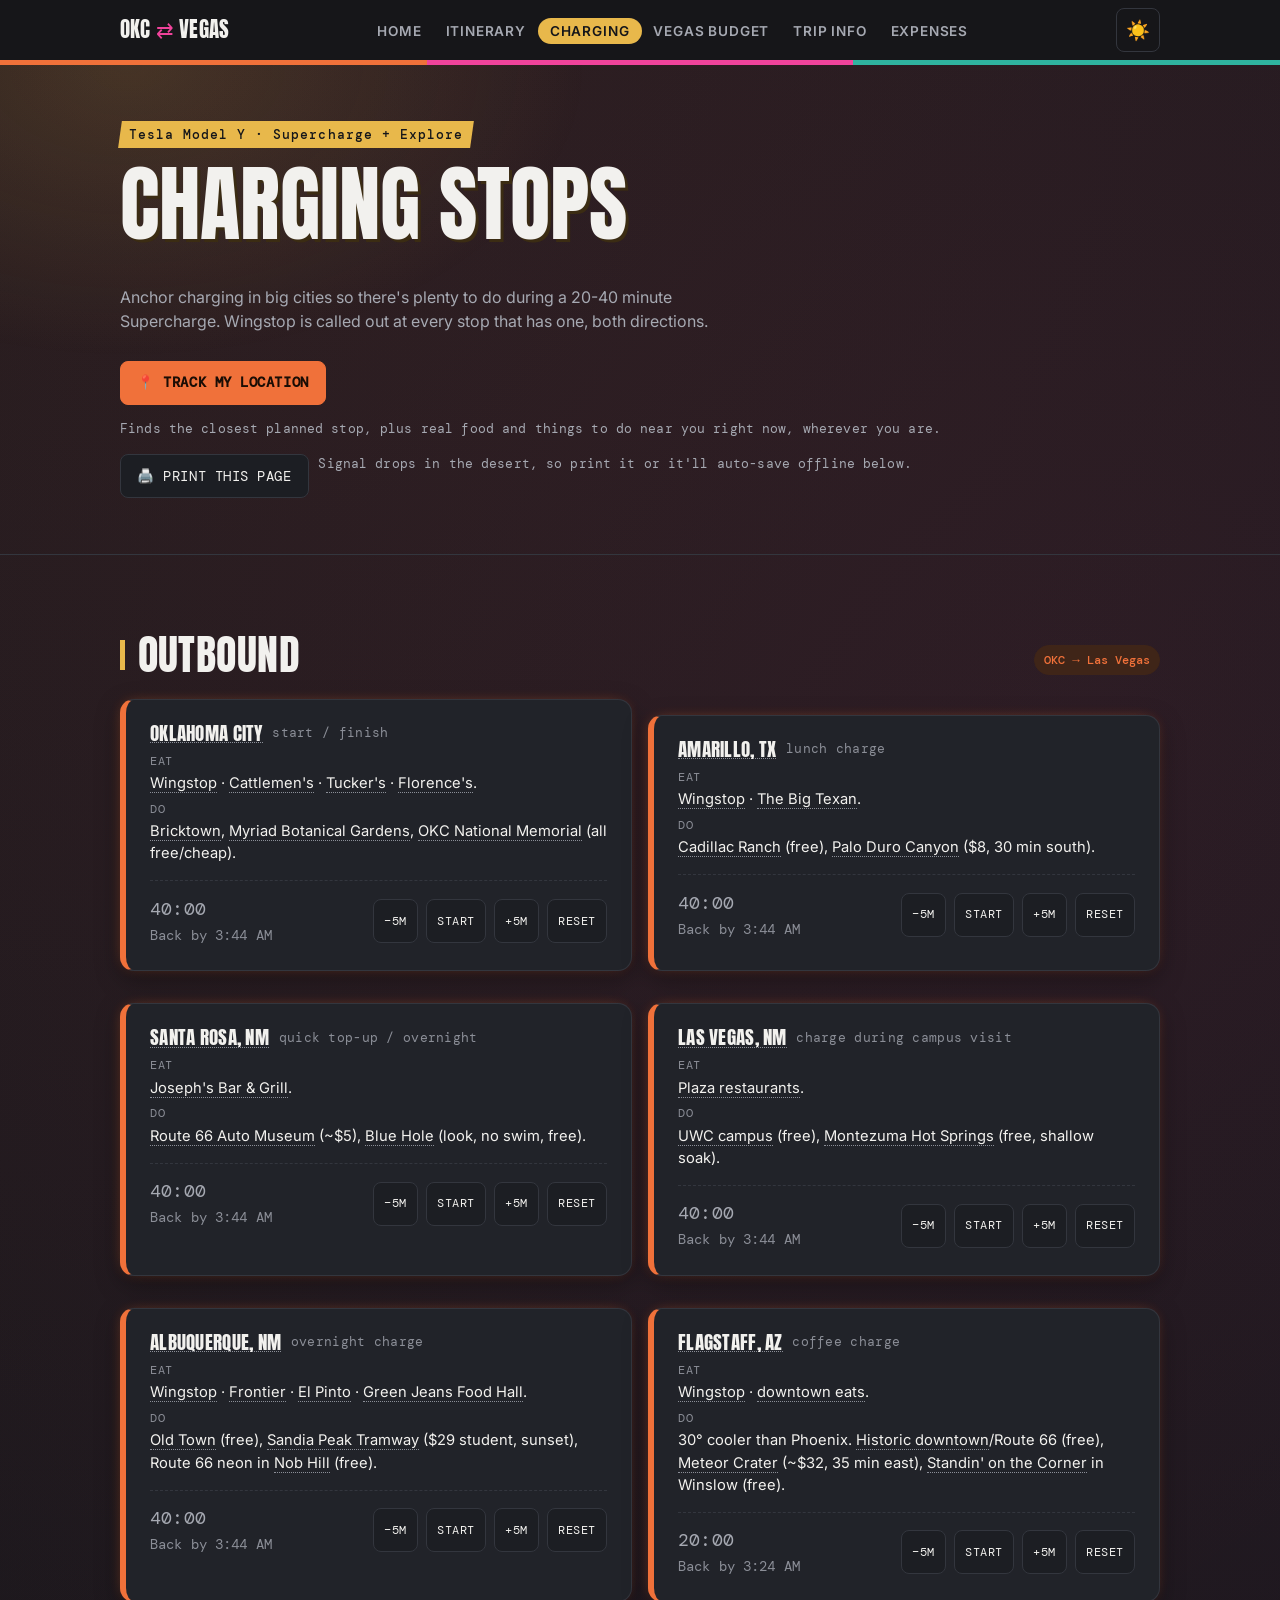
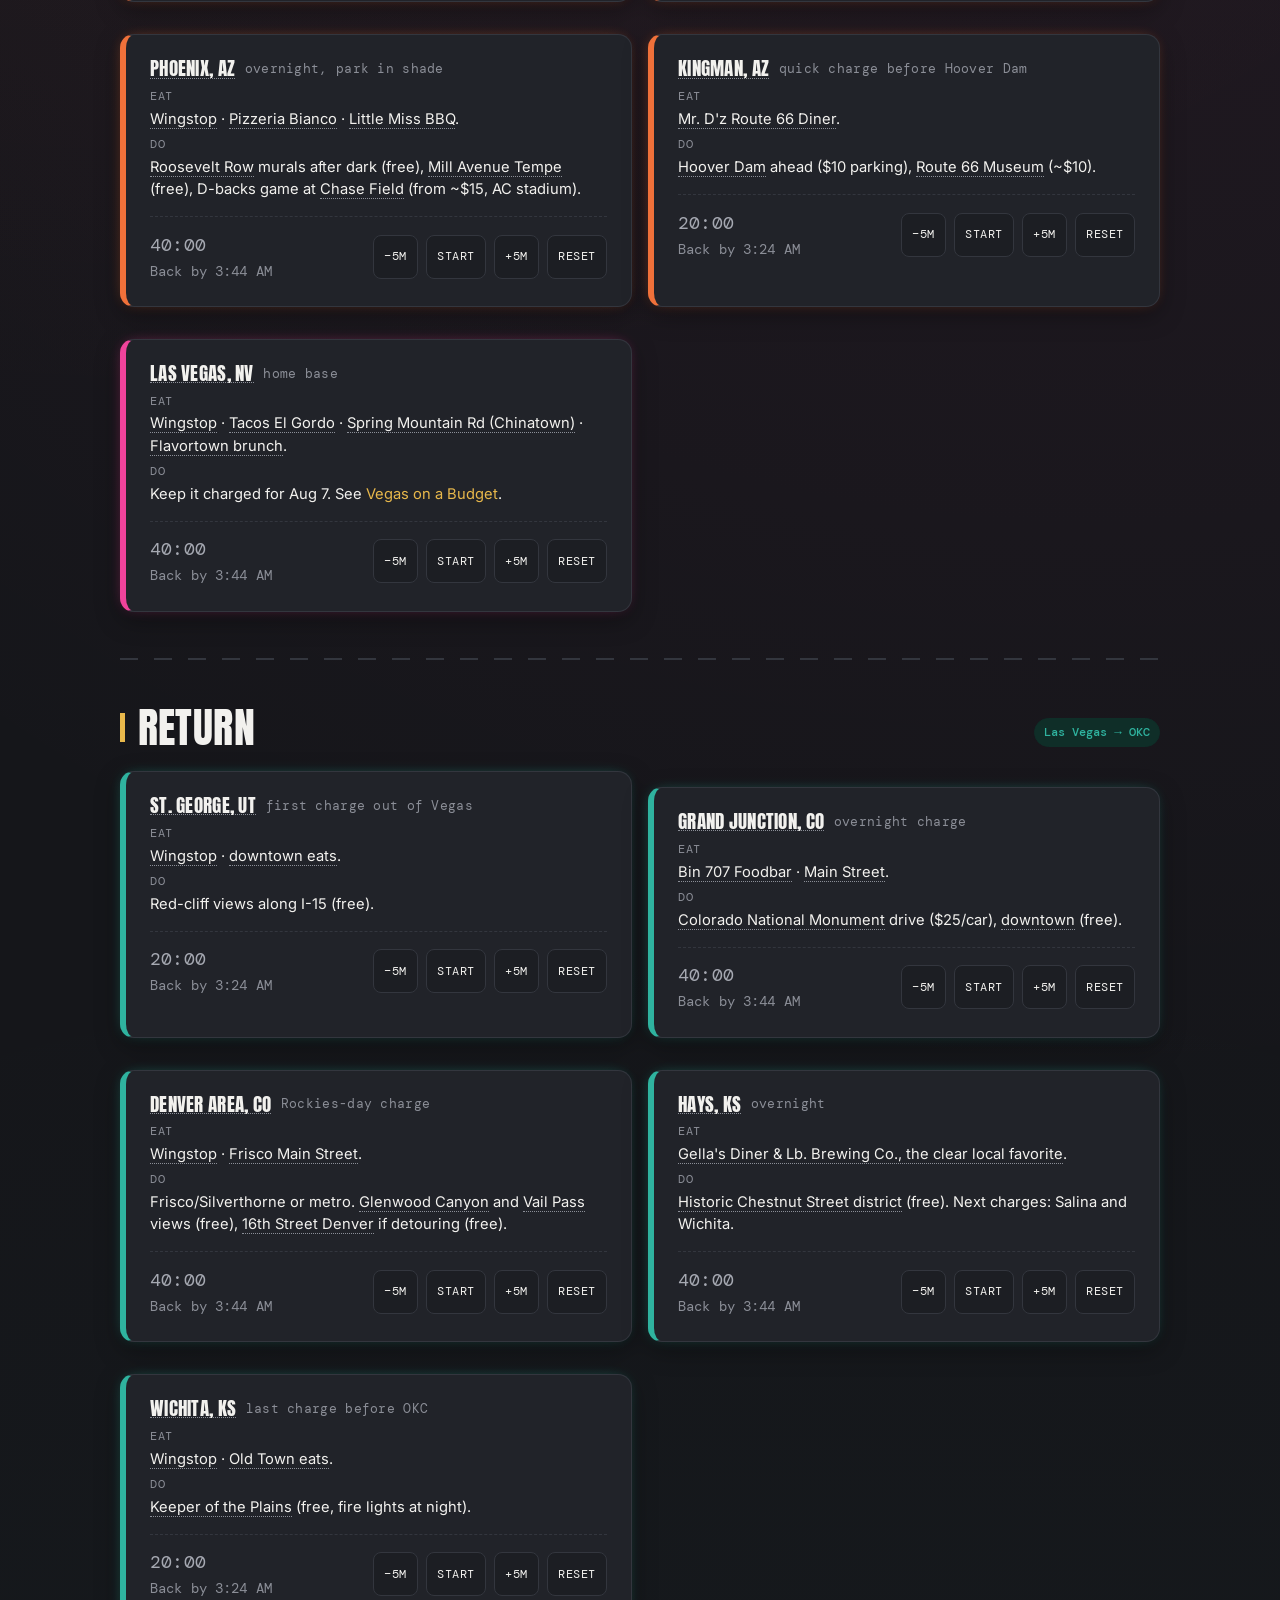
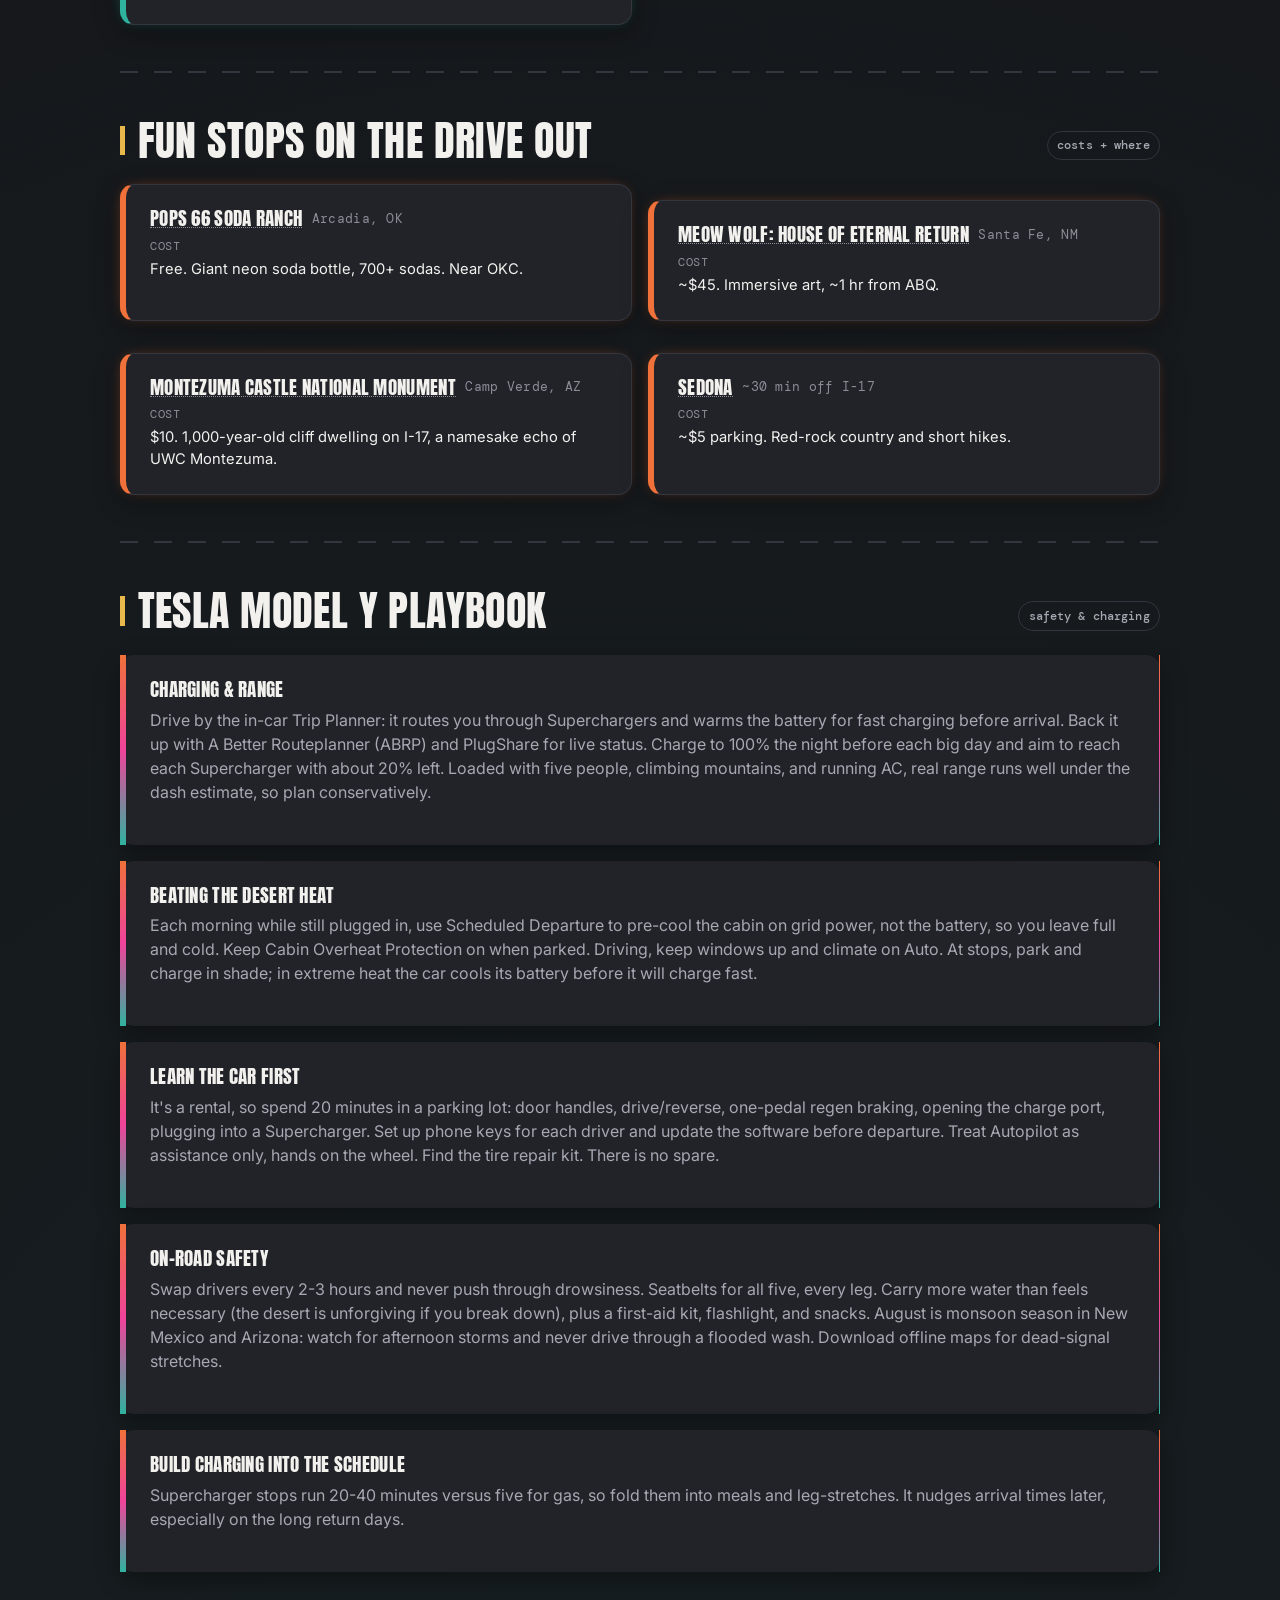
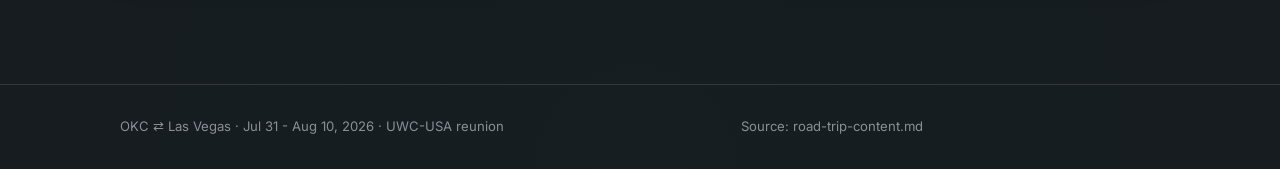
==== charging.html @ 5a691c54 "Add per-stop charge timer durations, adjust buttons, and persistence Each of the 14 charge stops now" ====
<!doctype html>
<html lang="en">
<head>
<meta charset="UTF-8" />
<meta name="viewport" content="width=device-width, initial-scale=1" />
<title>Charging Stops: OKC ⇄ Vegas</title>
<link rel="preconnect" href="https://fonts.googleapis.com" />
<link rel="preconnect" href="https://fonts.gstatic.com" crossorigin />
<link href="https://fonts.googleapis.com/css2?family=Anton&family=DM+Mono:wght@400;500&family=Inter:wght@400;500;600;700&display=swap" rel="stylesheet" />
<link rel="stylesheet" href="css/style.css" />
<script>(function(){try{if(localStorage.getItem("roadtrip-sunlight-mode")==="1")document.documentElement.classList.add("sunlight-mode");}catch(e){}})();</script>
</head>
<body class="page-charging">
<div class="page-loader" id="page-loader"></div>

<nav class="site-nav">
  <div class="wrap">
    <a href="index.html" class="brand">OKC <span class="mid">⇄</span> VEGAS</a>
    <ul class="nav-links" id="nav-links">
      <li><a href="index.html">Home</a></li>
      <li><a href="itinerary.html">Itinerary</a></li>
      <li><a href="charging.html" aria-current="page">Charging</a></li>
      <li><a href="vegas.html">Vegas Budget</a></li>
      <li><a href="info.html">Trip Info</a></li>
      <li><a href="expenses.html">Expenses</a></li>
    </ul>
    <div class="nav-controls">
      <button class="sunlight-toggle" id="sunlight-toggle" type="button" aria-pressed="false" aria-label="Toggle sunlight mode: larger text and higher contrast">☀️</button>
      <button class="nav-toggle" aria-label="Toggle menu" aria-expanded="false" aria-controls="nav-links">☰</button>
    </div>
  </div>
</nav>
<div class="route-strip" aria-hidden="true"></div>

<header class="hero">
  <div class="wrap">
    <span class="eyebrow mono"><span>Tesla Model Y · Supercharge + Explore</span></span>
    <h1 class="poster">Charging Stops</h1>
    <p style="max-width:600px;">Anchor charging in big cities so there's plenty to do during a 20-40 minute Supercharge. Wingstop is called out at every stop that has one, both directions.</p>
    <div class="locate-row">
      <button class="btn btn-primary" id="locate-btn">📍 Track My Location</button>
      <span class="locate-status mono" id="locate-status" aria-live="polite">Finds the closest planned stop, plus real food and things to do near you right now, wherever you are.</span>
    </div>
    <div class="btn-row no-print">
      <button class="btn print-btn" id="print-btn">🖨️ Print this page</button>
      <span class="locate-status mono">Signal drops in the desert, so print it or it'll auto-save offline below.</span>
    </div>
  </div>
</header>

<main>
<div class="wrap" style="padding-top:2rem;">

  <div class="section nearby-section" id="nearby-section" style="padding-top:0;" hidden>
    <div class="section-head">
      <h2>Nearby Now</h2>
      <span class="pill mono" id="nearby-meta"></span>
    </div>
    <div class="radius-row no-print" id="radius-row" role="group" aria-label="Search radius">
      <button class="btn radius-btn" data-radius="1" aria-pressed="true">1 mi</button>
      <button class="btn radius-btn" data-radius="3" aria-pressed="false">3 mi</button>
      <button class="btn radius-btn" data-radius="5" aria-pressed="false">5 mi</button>
      <button class="btn radius-btn" data-radius="10" aria-pressed="false">10 mi</button>
    </div>
    <div class="grid grid-2" id="nearby-list"></div>
  </div>

  <div class="section" id="outbound-section">
    <div class="section-head">
      <h2>Outbound</h2>
      <span class="pill pill-outbound">OKC → Las Vegas</span>
    </div>
    <div class="grid grid-2">

      <div class="card leg-outbound stop-card" data-lat="35.4676" data-lng="-97.5164">
        <h3>Oklahoma City <span class="miles">start / finish</span> <span class="nearest-badge" hidden>📍 <span class="nearest-dist"></span> mi</span></h3>
        <div class="stop-food"><span>Eat</span>Wingstop · Cattlemen's · Tucker's · Florence's.</div>
        <div class="stop-do"><span>Do</span><a class="map-link" href="https://www.google.com/maps/search/?api=1&query=Bricktown%2C%20Oklahoma%20City%2C%20OK" target="_blank" rel="noopener noreferrer">Bricktown</a>, <a class="map-link" href="https://www.google.com/maps/search/?api=1&query=Myriad%20Botanical%20Gardens%2C%20Oklahoma%20City%2C%20OK" target="_blank" rel="noopener noreferrer">Myriad Botanical Gardens</a>, <a class="map-link" href="https://www.google.com/maps/search/?api=1&query=OKC%20National%20Memorial%2C%20Oklahoma%20City%2C%20OK" target="_blank" rel="noopener noreferrer">OKC National Memorial</a> (all free/cheap).</div>
        <div class="charge-timer" role="timer" data-stop-id="oklahoma-city" data-default-minutes="40">
          <div class="timer-main">
            <span class="timer-display mono">40:00</span>
            <span class="timer-departure mono small">Back by --:--</span>
          </div>
          <div class="timer-controls">
            <button class="btn timer-adjust" data-delta="-5">−5m</button>
            <button class="btn timer-start">Start</button>
            <button class="btn timer-adjust" data-delta="5">+5m</button>
            <button class="btn timer-reset">Reset</button>
          </div>
        </div>
      </div>

      <div class="card leg-outbound stop-card" data-lat="35.2220" data-lng="-101.8313">
        <h3>Amarillo, TX <span class="miles">lunch charge</span> <span class="nearest-badge" hidden>📍 <span class="nearest-dist"></span> mi</span></h3>
        <div class="stop-food"><span>Eat</span>Wingstop · The Big Texan.</div>
        <div class="stop-do"><span>Do</span><a class="map-link" href="https://www.google.com/maps/search/?api=1&query=Cadillac%20Ranch%2C%20Amarillo%2C%20TX" target="_blank" rel="noopener noreferrer">Cadillac Ranch</a> (free), <a class="map-link" href="https://www.google.com/maps/search/?api=1&query=Palo%20Duro%20Canyon%2C%20Amarillo%2C%20TX" target="_blank" rel="noopener noreferrer">Palo Duro Canyon</a> ($8, 30 min south).</div>
        <div class="charge-timer" role="timer" data-stop-id="amarillo" data-default-minutes="40">
          <div class="timer-main">
            <span class="timer-display mono">40:00</span>
            <span class="timer-departure mono small">Back by --:--</span>
          </div>
          <div class="timer-controls">
            <button class="btn timer-adjust" data-delta="-5">−5m</button>
            <button class="btn timer-start">Start</button>
            <button class="btn timer-adjust" data-delta="5">+5m</button>
            <button class="btn timer-reset">Reset</button>
          </div>
        </div>
      </div>

      <div class="card leg-outbound stop-card" data-lat="34.9381" data-lng="-104.6819">
        <h3>Santa Rosa, NM <span class="miles">quick top-up / overnight</span> <span class="nearest-badge" hidden>📍 <span class="nearest-dist"></span> mi</span></h3>
        <div class="stop-food"><span>Eat</span>Joseph's Bar &amp; Grill.</div>
        <div class="stop-do"><span>Do</span><a class="map-link" href="https://www.google.com/maps/search/?api=1&query=Route%2066%20Auto%20Museum%2C%20Santa%20Rosa%2C%20NM" target="_blank" rel="noopener noreferrer">Route 66 Auto Museum</a> (~$5), <a class="map-link" href="https://www.google.com/maps/search/?api=1&query=Blue%20Hole%2C%20Santa%20Rosa%2C%20NM" target="_blank" rel="noopener noreferrer">Blue Hole</a> (look, no swim, free).</div>
        <div class="charge-timer" role="timer" data-stop-id="santa-rosa" data-default-minutes="40">
          <div class="timer-main">
            <span class="timer-display mono">40:00</span>
            <span class="timer-departure mono small">Back by --:--</span>
          </div>
          <div class="timer-controls">
            <button class="btn timer-adjust" data-delta="-5">−5m</button>
            <button class="btn timer-start">Start</button>
            <button class="btn timer-adjust" data-delta="5">+5m</button>
            <button class="btn timer-reset">Reset</button>
          </div>
        </div>
      </div>

      <div class="card leg-outbound stop-card" data-lat="35.5939" data-lng="-105.2239">
        <h3>Las Vegas, NM <span class="miles">charge during campus visit</span> <span class="nearest-badge" hidden>📍 <span class="nearest-dist"></span> mi</span></h3>
        <div class="stop-food"><span>Eat</span>Plaza restaurants.</div>
        <div class="stop-do"><span>Do</span><a class="map-link" href="https://www.google.com/maps/search/?api=1&query=United%20World%20College%20USA%2C%20Montezuma%2C%20NM" target="_blank" rel="noopener noreferrer">UWC campus</a> (free), <a class="map-link" href="https://www.google.com/maps/search/?api=1&query=Montezuma%20Hot%20Springs%2C%20Montezuma%2C%20NM" target="_blank" rel="noopener noreferrer">Montezuma Hot Springs</a> (free, shallow soak).</div>
        <div class="charge-timer" role="timer" data-stop-id="las-vegas-nm" data-default-minutes="40">
          <div class="timer-main">
            <span class="timer-display mono">40:00</span>
            <span class="timer-departure mono small">Back by --:--</span>
          </div>
          <div class="timer-controls">
            <button class="btn timer-adjust" data-delta="-5">−5m</button>
            <button class="btn timer-start">Start</button>
            <button class="btn timer-adjust" data-delta="5">+5m</button>
            <button class="btn timer-reset">Reset</button>
          </div>
        </div>
      </div>

      <div class="card leg-outbound stop-card" data-lat="35.0844" data-lng="-106.6504">
        <h3>Albuquerque, NM <span class="miles">overnight charge</span> <span class="nearest-badge" hidden>📍 <span class="nearest-dist"></span> mi</span></h3>
        <div class="stop-food"><span>Eat</span>Wingstop · Frontier · El Pinto · Green Jeans Food Hall.</div>
        <div class="stop-do"><span>Do</span><a class="map-link" href="https://www.google.com/maps/search/?api=1&query=Old%20Town%2C%20Albuquerque%2C%20NM" target="_blank" rel="noopener noreferrer">Old Town</a> (free), <a class="map-link" href="https://www.google.com/maps/search/?api=1&query=Sandia%20Peak%20Tramway%2C%20Albuquerque%2C%20NM" target="_blank" rel="noopener noreferrer">Sandia Peak Tramway</a> ($29 student, sunset), Route 66 neon in <a class="map-link" href="https://www.google.com/maps/search/?api=1&query=Nob%20Hill%2C%20Albuquerque%2C%20NM" target="_blank" rel="noopener noreferrer">Nob Hill</a> (free).</div>
        <div class="charge-timer" role="timer" data-stop-id="albuquerque" data-default-minutes="40">
          <div class="timer-main">
            <span class="timer-display mono">40:00</span>
            <span class="timer-departure mono small">Back by --:--</span>
          </div>
          <div class="timer-controls">
            <button class="btn timer-adjust" data-delta="-5">−5m</button>
            <button class="btn timer-start">Start</button>
            <button class="btn timer-adjust" data-delta="5">+5m</button>
            <button class="btn timer-reset">Reset</button>
          </div>
        </div>
      </div>

      <div class="card leg-outbound stop-card" data-lat="35.1983" data-lng="-111.6513">
        <h3>Flagstaff, AZ <span class="miles">coffee charge</span> <span class="nearest-badge" hidden>📍 <span class="nearest-dist"></span> mi</span></h3>
        <div class="stop-food"><span>Eat</span>Wingstop · downtown eats.</div>
        <div class="stop-do"><span>Do</span>30° cooler than Phoenix. <a class="map-link" href="https://www.google.com/maps/search/?api=1&query=Historic%20Downtown%20Flagstaff%2C%20Flagstaff%2C%20AZ" target="_blank" rel="noopener noreferrer">Historic downtown</a>/Route 66 (free), <a class="map-link" href="https://www.google.com/maps/search/?api=1&query=Meteor%20Crater%2C%20Winslow%2C%20AZ" target="_blank" rel="noopener noreferrer">Meteor Crater</a> (~$32, 35 min east), <a class="map-link" href="https://www.google.com/maps/search/?api=1&query=Standin%27%20on%20the%20Corner%20Park%2C%20Winslow%2C%20AZ" target="_blank" rel="noopener noreferrer">Standin' on the Corner</a> in Winslow (free).</div>
        <div class="charge-timer" role="timer" data-stop-id="flagstaff" data-default-minutes="20">
          <div class="timer-main">
            <span class="timer-display mono">20:00</span>
            <span class="timer-departure mono small">Back by --:--</span>
          </div>
          <div class="timer-controls">
            <button class="btn timer-adjust" data-delta="-5">−5m</button>
            <button class="btn timer-start">Start</button>
            <button class="btn timer-adjust" data-delta="5">+5m</button>
            <button class="btn timer-reset">Reset</button>
          </div>
        </div>
      </div>

      <div class="card leg-outbound stop-card" data-lat="33.4484" data-lng="-112.0740">
        <h3>Phoenix, AZ <span class="miles">overnight, park in shade</span> <span class="nearest-badge" hidden>📍 <span class="nearest-dist"></span> mi</span></h3>
        <div class="stop-food"><span>Eat</span>Wingstop · Pizzeria Bianco · Little Miss BBQ.</div>
        <div class="stop-do"><span>Do</span><a class="map-link" href="https://www.google.com/maps/search/?api=1&query=Roosevelt%20Row%2C%20Phoenix%2C%20AZ" target="_blank" rel="noopener noreferrer">Roosevelt Row</a> murals after dark (free), <a class="map-link" href="https://www.google.com/maps/search/?api=1&query=Mill%20Avenue%2C%20Tempe%2C%20AZ" target="_blank" rel="noopener noreferrer">Mill Avenue Tempe</a> (free), D-backs game at <a class="map-link" href="https://www.google.com/maps/search/?api=1&query=Chase%20Field%2C%20Phoenix%2C%20AZ" target="_blank" rel="noopener noreferrer">Chase Field</a> (from ~$15, AC stadium).</div>
        <div class="charge-timer" role="timer" data-stop-id="phoenix" data-default-minutes="40">
          <div class="timer-main">
            <span class="timer-display mono">40:00</span>
            <span class="timer-departure mono small">Back by --:--</span>
          </div>
          <div class="timer-controls">
            <button class="btn timer-adjust" data-delta="-5">−5m</button>
            <button class="btn timer-start">Start</button>
            <button class="btn timer-adjust" data-delta="5">+5m</button>
            <button class="btn timer-reset">Reset</button>
          </div>
        </div>
      </div>

      <div class="card leg-outbound stop-card" data-lat="35.1894" data-lng="-114.0530">
        <h3>Kingman, AZ <span class="miles">quick charge before Hoover Dam</span> <span class="nearest-badge" hidden>📍 <span class="nearest-dist"></span> mi</span></h3>
        <div class="stop-food"><span>Eat</span>Mr. D'z Route 66 Diner.</div>
        <div class="stop-do"><span>Do</span><a class="map-link" href="https://www.google.com/maps/search/?api=1&query=Hoover%20Dam" target="_blank" rel="noopener noreferrer">Hoover Dam</a> ahead ($10 parking), <a class="map-link" href="https://www.google.com/maps/search/?api=1&query=Route%2066%20Museum%2C%20Kingman%2C%20AZ" target="_blank" rel="noopener noreferrer">Route 66 Museum</a> (~$10).</div>
        <div class="charge-timer" role="timer" data-stop-id="kingman" data-default-minutes="20">
          <div class="timer-main">
            <span class="timer-display mono">20:00</span>
            <span class="timer-departure mono small">Back by --:--</span>
          </div>
          <div class="timer-controls">
            <button class="btn timer-adjust" data-delta="-5">−5m</button>
            <button class="btn timer-start">Start</button>
            <button class="btn timer-adjust" data-delta="5">+5m</button>
            <button class="btn timer-reset">Reset</button>
          </div>
        </div>
      </div>

      <div class="card leg-vegas stop-card" data-lat="36.1699" data-lng="-115.1398">
        <h3>Las Vegas, NV <span class="miles">home base</span> <span class="nearest-badge" hidden>📍 <span class="nearest-dist"></span> mi</span></h3>
        <div class="stop-food"><span>Eat</span>Wingstop · Tacos El Gordo · Spring Mountain Rd (Chinatown) · Flavortown brunch.</div>
        <div class="stop-do"><span>Do</span>Keep it charged for Aug 7. See <a href="vegas.html">Vegas on a Budget</a>.</div>
        <div class="charge-timer" role="timer" data-stop-id="las-vegas-nv" data-default-minutes="40">
          <div class="timer-main">
            <span class="timer-display mono">40:00</span>
            <span class="timer-departure mono small">Back by --:--</span>
          </div>
          <div class="timer-controls">
            <button class="btn timer-adjust" data-delta="-5">−5m</button>
            <button class="btn timer-start">Start</button>
            <button class="btn timer-adjust" data-delta="5">+5m</button>
            <button class="btn timer-reset">Reset</button>
          </div>
        </div>
      </div>

    </div>
  </div>

  <div class="section">
    <div class="section-head">
      <h2>Return</h2>
      <span class="pill pill-return">Las Vegas → OKC</span>
    </div>
    <div class="grid grid-2">

      <div class="card leg-return stop-card" data-lat="37.0965" data-lng="-113.5684">
        <h3>St. George, UT <span class="miles">first charge out of Vegas</span> <span class="nearest-badge" hidden>📍 <span class="nearest-dist"></span> mi</span></h3>
        <div class="stop-food"><span>Eat</span>Wingstop · downtown eats.</div>
        <div class="stop-do"><span>Do</span>Red-cliff views along I-15 (free).</div>
        <div class="charge-timer" role="timer" data-stop-id="st-george" data-default-minutes="20">
          <div class="timer-main">
            <span class="timer-display mono">20:00</span>
            <span class="timer-departure mono small">Back by --:--</span>
          </div>
          <div class="timer-controls">
            <button class="btn timer-adjust" data-delta="-5">−5m</button>
            <button class="btn timer-start">Start</button>
            <button class="btn timer-adjust" data-delta="5">+5m</button>
            <button class="btn timer-reset">Reset</button>
          </div>
        </div>
      </div>

      <div class="card leg-return stop-card" data-lat="39.0639" data-lng="-108.5506">
        <h3>Grand Junction, CO <span class="miles">overnight charge</span> <span class="nearest-badge" hidden>📍 <span class="nearest-dist"></span> mi</span></h3>
        <div class="stop-food"><span>Eat</span>Bin 707 Foodbar · Main Street.</div>
        <div class="stop-do"><span>Do</span><a class="map-link" href="https://www.google.com/maps/search/?api=1&query=Colorado%20National%20Monument%2C%20Grand%20Junction%2C%20CO" target="_blank" rel="noopener noreferrer">Colorado National Monument</a> drive ($25/car), <a class="map-link" href="https://www.google.com/maps/search/?api=1&query=Downtown%20Grand%20Junction%2C%20Grand%20Junction%2C%20CO" target="_blank" rel="noopener noreferrer">downtown</a> (free).</div>
        <div class="charge-timer" role="timer" data-stop-id="grand-junction" data-default-minutes="40">
          <div class="timer-main">
            <span class="timer-display mono">40:00</span>
            <span class="timer-departure mono small">Back by --:--</span>
          </div>
          <div class="timer-controls">
            <button class="btn timer-adjust" data-delta="-5">−5m</button>
            <button class="btn timer-start">Start</button>
            <button class="btn timer-adjust" data-delta="5">+5m</button>
            <button class="btn timer-reset">Reset</button>
          </div>
        </div>
      </div>

      <div class="card leg-return stop-card" data-lat="39.5744" data-lng="-106.0956">
        <h3>Denver area, CO <span class="miles">Rockies-day charge</span> <span class="nearest-badge" hidden>📍 <span class="nearest-dist"></span> mi</span></h3>
        <div class="stop-food"><span>Eat</span>Wingstop · Frisco Main Street.</div>
        <div class="stop-do"><span>Do</span>Frisco/Silverthorne or metro. <a class="map-link" href="https://www.google.com/maps/search/?api=1&query=Glenwood%20Canyon%2C%20Glenwood%20Springs%2C%20CO" target="_blank" rel="noopener noreferrer">Glenwood Canyon</a> and <a class="map-link" href="https://www.google.com/maps/search/?api=1&query=Vail%20Pass%2C%20Vail%2C%20CO" target="_blank" rel="noopener noreferrer">Vail Pass</a> views (free), <a class="map-link" href="https://www.google.com/maps/search/?api=1&query=16th%20Street%20Mall%2C%20Denver%2C%20CO" target="_blank" rel="noopener noreferrer">16th Street Denver</a> if detouring (free).</div>
        <div class="charge-timer" role="timer" data-stop-id="denver-area" data-default-minutes="40">
          <div class="timer-main">
            <span class="timer-display mono">40:00</span>
            <span class="timer-departure mono small">Back by --:--</span>
          </div>
          <div class="timer-controls">
            <button class="btn timer-adjust" data-delta="-5">−5m</button>
            <button class="btn timer-start">Start</button>
            <button class="btn timer-adjust" data-delta="5">+5m</button>
            <button class="btn timer-reset">Reset</button>
          </div>
        </div>
      </div>

      <div class="card leg-return stop-card" data-lat="38.8792" data-lng="-99.3268">
        <h3>Hays, KS <span class="miles">overnight</span> <span class="nearest-badge" hidden>📍 <span class="nearest-dist"></span> mi</span></h3>
        <div class="stop-food"><span>Eat</span>Gella's Diner &amp; Lb. Brewing Co., the clear local favorite.</div>
        <div class="stop-do"><span>Do</span><a class="map-link" href="https://www.google.com/maps/search/?api=1&query=Historic%20Chestnut%20Street%20District%2C%20Hays%2C%20KS" target="_blank" rel="noopener noreferrer">Historic Chestnut Street district</a> (free). Next charges: Salina and Wichita.</div>
        <div class="charge-timer" role="timer" data-stop-id="hays" data-default-minutes="40">
          <div class="timer-main">
            <span class="timer-display mono">40:00</span>
            <span class="timer-departure mono small">Back by --:--</span>
          </div>
          <div class="timer-controls">
            <button class="btn timer-adjust" data-delta="-5">−5m</button>
            <button class="btn timer-start">Start</button>
            <button class="btn timer-adjust" data-delta="5">+5m</button>
            <button class="btn timer-reset">Reset</button>
          </div>
        </div>
      </div>

      <div class="card leg-return stop-card" data-lat="37.6872" data-lng="-97.3301">
        <h3>Wichita, KS <span class="miles">last charge before OKC</span> <span class="nearest-badge" hidden>📍 <span class="nearest-dist"></span> mi</span></h3>
        <div class="stop-food"><span>Eat</span>Wingstop · Old Town eats.</div>
        <div class="stop-do"><span>Do</span><a class="map-link" href="https://www.google.com/maps/search/?api=1&query=Keeper%20of%20the%20Plains%2C%20Wichita%2C%20KS" target="_blank" rel="noopener noreferrer">Keeper of the Plains</a> (free, fire lights at night).</div>
        <div class="charge-timer" role="timer" data-stop-id="wichita" data-default-minutes="20">
          <div class="timer-main">
            <span class="timer-display mono">20:00</span>
            <span class="timer-departure mono small">Back by --:--</span>
          </div>
          <div class="timer-controls">
            <button class="btn timer-adjust" data-delta="-5">−5m</button>
            <button class="btn timer-start">Start</button>
            <button class="btn timer-adjust" data-delta="5">+5m</button>
            <button class="btn timer-reset">Reset</button>
          </div>
        </div>
      </div>

    </div>
  </div>

  <div class="section">
    <div class="section-head">
      <h2>Fun Stops on the Drive Out</h2>
      <span class="pill mono">costs + where</span>
    </div>
    <div class="grid grid-2">
      <div class="card leg-outbound stop-card">
        <h3>Pops 66 Soda Ranch <span class="miles">Arcadia, OK</span></h3>
        <div class="stop-do"><span>Cost</span>Free. Giant neon soda bottle, 700+ sodas. Near OKC.</div>
      </div>
      <div class="card leg-outbound stop-card">
        <h3>Meow Wolf: House of Eternal Return <span class="miles">Santa Fe, NM</span></h3>
        <div class="stop-do"><span>Cost</span>~$45. Immersive art, ~1 hr from ABQ.</div>
      </div>
      <div class="card leg-outbound stop-card">
        <h3>Montezuma Castle National Monument <span class="miles">Camp Verde, AZ</span></h3>
        <div class="stop-do"><span>Cost</span>$10. 1,000-year-old cliff dwelling on I-17, a namesake echo of UWC Montezuma.</div>
      </div>
      <div class="card leg-outbound stop-card">
        <h3>Sedona <span class="miles">~30 min off I-17</span></h3>
        <div class="stop-do"><span>Cost</span>~$5 parking. Red-rock country and short hikes.</div>
      </div>
    </div>
  </div>

  <div class="section">
    <div class="section-head">
      <h2>Tesla Model Y Playbook</h2>
      <span class="pill mono">safety &amp; charging</span>
    </div>

    <div class="card leg-spectrum" style="margin-bottom:1rem;">
      <h3>Charging &amp; range</h3>
      <p>Drive by the in-car Trip Planner: it routes you through Superchargers and warms the battery for fast charging before arrival. Back it up with A Better Routeplanner (ABRP) and PlugShare for live status. Charge to 100% the night before each big day and aim to reach each Supercharger with about 20% left. Loaded with five people, climbing mountains, and running AC, real range runs well under the dash estimate, so plan conservatively.</p>
    </div>

    <div class="card leg-spectrum" style="margin-bottom:1rem;">
      <h3>Beating the desert heat</h3>
      <p>Each morning while still plugged in, use Scheduled Departure to pre-cool the cabin on grid power, not the battery, so you leave full and cold. Keep Cabin Overheat Protection on when parked. Driving, keep windows up and climate on Auto. At stops, park and charge in shade; in extreme heat the car cools its battery before it will charge fast.</p>
    </div>

    <div class="card leg-spectrum" style="margin-bottom:1rem;">
      <h3>Learn the car first</h3>
      <p>It's a rental, so spend 20 minutes in a parking lot: door handles, drive/reverse, one-pedal regen braking, opening the charge port, plugging into a Supercharger. Set up phone keys for each driver and update the software before departure. Treat Autopilot as assistance only, hands on the wheel. Find the tire repair kit. There is no spare.</p>
    </div>

    <div class="card leg-spectrum" style="margin-bottom:1rem;">
      <h3>On-road safety</h3>
      <p>Swap drivers every 2-3 hours and never push through drowsiness. Seatbelts for all five, every leg. Carry more water than feels necessary (the desert is unforgiving if you break down), plus a first-aid kit, flashlight, and snacks. August is monsoon season in New Mexico and Arizona: watch for afternoon storms and never drive through a flooded wash. Download offline maps for dead-signal stretches.</p>
    </div>

    <div class="card leg-spectrum">
      <h3>Build charging into the schedule</h3>
      <p>Supercharger stops run 20-40 minutes versus five for gas, so fold them into meals and leg-stretches. It nudges arrival times later, especially on the long return days.</p>
    </div>
  </div>

</div>
</main>

<footer>
  <div class="wrap">
    <span>OKC ⇄ Las Vegas · Jul 31 - Aug 10, 2026 · UWC-USA reunion</span>
    <span>Source: road-trip-content.md</span>
    <span class="small mono" id="offline-status"></span>
  </div>
</footer>

<script src="js/accessibility.js"></script>
<script src="js/nav.js"></script>
<script src="js/sw-register.js"></script>
<script src="js/transitions.js"></script>
<script src="js/maps-link.js"></script>
<script src="js/print.js"></script>
<script src="js/charging.js"></script>
</body>
</html>
---- css/style.css ----
/* ============================================================
   OKC ⇄ Vegas Road Trip — design system
   Dark asphalt base, color-coded legs, poster/body/mono type
   ============================================================ */

:root {
  --bg: #15161a;
  --bg-raised: #1c1e23;
  --bg-card: #212329;
  --border: #33363e;

  --text: #f2f1ee;
  --text-dim: #a6a9b2;
  --text-faint: #8b8e97; /* brightened from #6d7078 — the original failed WCAG AA (~3.6:1) at the small sizes it's used at */

  --orange: #f0713a;   /* outbound */
  --magenta: #f0439b;  /* vegas */
  --teal: #2fb39f;     /* return */
  --gold: #e8b84b;     /* food / wingstop */
  --green: #4cc57e;    /* free */

  /* darkened ~15% from the original dim tokens so pill/badge text (accent color
     on -dim background) clears 4.5:1 instead of sitting borderline at ~4.2-4.4 */
  --orange-dim: #3f2518;
  --magenta-dim: #3f182f;
  --teal-dim: #0f2e28;
  --gold-dim: #3b2c13;
  --green-dim: #132f1f;

  --radius: 14px;
  --radius-sm: 8px;
  --shadow: 0 8px 24px rgba(0, 0, 0, 0.35);

  --page-accent: var(--orange);
  --page-accent-dim: var(--orange-dim);

  --font-head: "Anton", "Impact", "Arial Narrow Bold", "Arial Narrow", sans-serif;
  --font-body: "Inter", -apple-system, BlinkMacSystemFont, sans-serif;
  --font-mono: "DM Mono", "SFMono-Regular", Consolas, monospace;
}

/* per-page identity color — set on <body> so nav, hero, and section
   accents shift page to page instead of defaulting to orange everywhere */
body.page-home     { --page-accent: var(--orange);  --page-accent-dim: var(--orange-dim); }
body.page-itinerary{ --page-accent: var(--orange);  --page-accent-dim: var(--orange-dim); }
body.page-charging { --page-accent: var(--gold);    --page-accent-dim: var(--gold-dim); }
body.page-vegas    { --page-accent: var(--magenta); --page-accent-dim: var(--magenta-dim); }
body.page-info     { --page-accent: var(--teal);    --page-accent-dim: var(--teal-dim); }
body.page-expenses { --page-accent: var(--green);   --page-accent-dim: var(--green-dim); }

* {
  box-sizing: border-box;
}

html {
  scroll-behavior: smooth;
}

/* native cross-document view transition — browsers that support it (Chrome/Edge)
   get a real cross-fade between pages for free; unsupported browsers just
   ignore this and fall back to the JS fade below */
@view-transition {
  navigation: auto;
}

/* ---------- page enter/leave (multi-page transitions) ---------- */

body {
  animation: page-enter 0.45s ease both;
}

@keyframes page-enter {
  from { opacity: 0; transform: translateY(8px); }
  to { opacity: 1; transform: translateY(0); }
}

body.page-leaving {
  animation: page-leave 0.18s ease forwards;
}

@keyframes page-leave {
  to { opacity: 0; transform: translateY(-6px); }
}

.page-loader {
  position: fixed;
  top: 0;
  left: 0;
  height: 3px;
  width: 0%;
  z-index: 999;
  background: linear-gradient(90deg, var(--orange), var(--magenta), var(--teal));
  transition: width 0.4s ease, opacity 0.3s ease 0.2s;
  opacity: 1;
}

.page-loader.done {
  width: 100%;
  opacity: 0;
}

@media (prefers-reduced-motion: reduce) {
  body, body.page-leaving {
    animation: none;
  }
  .page-loader {
    display: none;
  }
}

body {
  margin: 0;
  overflow-x: hidden;
  background: var(--bg);
  background-image:
    radial-gradient(circle at 15% 0%, rgba(240, 113, 58, 0.08), transparent 40%),
    radial-gradient(circle at 85% 15%, rgba(240, 67, 155, 0.08), transparent 45%),
    radial-gradient(circle at 50% 100%, rgba(47, 179, 159, 0.05), transparent 50%);
  color: var(--text);
  font-family: var(--font-body);
  line-height: 1.5;
  -webkit-font-smoothing: antialiased;
}

h1, h2, h3, h4 {
  font-family: var(--font-head);
  font-weight: 400;
  letter-spacing: 0.01em;
  text-transform: uppercase;
  line-height: 0.95;
  margin: 0 0 0.5em;
  overflow-wrap: break-word;
}

p, .route-line, .callout, .stop-food, .stop-do {
  overflow-wrap: break-word;
}

h1 { font-size: clamp(2.6rem, 9vw, 5.2rem); letter-spacing: 0; }
h2 { font-size: clamp(1.8rem, 5vw, 2.6rem); }
h3 { font-size: 1.2rem; letter-spacing: 0.015em; }

/* poster treatment for hero titles — layered stroke gives it a
   printed/vinyl-decal feel instead of a plain bold web font */
.poster {
  text-shadow: 3px 3px 0 var(--page-accent-dim);
}

p { margin: 0 0 1em; color: var(--text-dim); }

a { color: var(--gold); text-decoration: none; }
a:hover { text-decoration: underline; }

.mono {
  font-family: var(--font-mono);
  letter-spacing: 0.01em;
}

/* ---------- layout shells ---------- */

.wrap {
  max-width: 1080px;
  margin: 0 auto;
  padding: 0 1.25rem;
}

main {
  padding-bottom: 4rem;
}

/* ---------- nav ---------- */

.site-nav {
  position: sticky;
  top: 0;
  z-index: 50;
  background: rgba(21, 22, 26, 0.92);
  backdrop-filter: blur(8px);
}

/* route strip — the outbound/vegas/return color code, printed as a
   literal stripe under the nav on every page so it reads as one system */
.route-strip {
  position: sticky;
  top: 60px;
  z-index: 49;
  height: 5px;
  background: linear-gradient(
    90deg,
    var(--orange) 0%, var(--orange) 33.33%,
    var(--magenta) 33.33%, var(--magenta) 66.66%,
    var(--teal) 66.66%, var(--teal) 100%
  );
}

.site-nav .wrap {
  display: flex;
  align-items: center;
  justify-content: space-between;
  height: 60px;
}

.brand {
  font-family: var(--font-head);
  text-transform: uppercase;
  font-size: 1.3rem;
  letter-spacing: 0.01em;
  color: var(--text);
  white-space: nowrap;
}

.brand span { color: var(--orange); }
.brand .mid { color: var(--magenta); }

.nav-links {
  display: flex;
  gap: 1.5rem;
  list-style: none;
  margin: 0;
  padding: 0;
}

.nav-links a {
  color: var(--text-dim);
  font-size: 0.85rem;
  text-transform: uppercase;
  letter-spacing: 0.06em;
  font-weight: 600;
}

.nav-links a:hover,
.nav-links a[aria-current="page"] {
  color: var(--text);
  text-decoration: none;
}

.nav-links a[aria-current="page"] {
  color: var(--bg);
  background: var(--page-accent);
  border-radius: 999px;
  padding: 0.4em 0.9em;
  margin: -0.4em -0.9em;
}

.nav-controls {
  display: flex;
  align-items: center;
  gap: 0.5rem;
  flex-shrink: 0;
}

.sunlight-toggle {
  display: inline-flex;
  align-items: center;
  justify-content: center;
  background: none;
  border: 1px solid var(--border);
  border-radius: var(--radius-sm);
  color: var(--text);
  width: 44px;
  height: 44px;
  font-size: 1.2rem;
  cursor: pointer;
  padding: 0;
}

.sunlight-toggle[aria-pressed="true"] {
  background: var(--page-accent);
  border-color: var(--page-accent);
}

.nav-toggle {
  display: none;
  background: none;
  border: 1px solid var(--border);
  border-radius: var(--radius-sm);
  color: var(--text);
  width: 44px;
  height: 44px;
  font-size: 1.2rem;
  cursor: pointer;
}

@media (max-width: 760px) {
  .nav-toggle { display: block; }

  .nav-links {
    position: absolute;
    top: 60px;
    left: 0;
    right: 0;
    flex-direction: column;
    gap: 0;
    background: var(--bg-raised);
    border-bottom: 1px solid var(--border);
    max-height: 0;
    overflow: hidden;
    transition: max-height 0.25s ease;
  }

  .nav-links.open {
    max-height: 400px;
  }

  .nav-links a {
    display: block;
    padding: 0.9rem 1.25rem;
    border-bottom: 1px solid var(--border);
  }

  .nav-links a[aria-current="page"] {
    color: var(--text);
    background: var(--page-accent-dim);
    border-radius: 0;
    margin: 0;
    border-bottom: 1px solid var(--border);
    border-left: 3px solid var(--page-accent);
    padding: 0.9rem 1.25rem 0.9rem calc(1.25rem - 3px);
  }
}

/* ---------- hero ---------- */

.hero {
  padding: 3.5rem 0 2.5rem;
  border-bottom: 1px solid var(--border);
  position: relative;
  overflow: hidden;
}

.hero::before {
  content: "";
  position: absolute;
  inset: 0;
  background: radial-gradient(ellipse 60% 100% at 10% 0%, color-mix(in srgb, var(--page-accent) 14%, transparent), transparent 60%);
  pointer-events: none;
}

.hero .wrap { position: relative; }

.hero .eyebrow {
  display: inline-flex;
  align-items: center;
  gap: 0.5em;
  max-width: 100%;
  font-family: var(--font-mono);
  font-weight: 500;
  color: var(--bg);
  background: var(--page-accent);
  padding: 0.3em 0.7em;
  transform: skew(-8deg);
  font-size: 0.8rem;
  letter-spacing: 0.08em;
  margin-bottom: 1rem;
}

.hero .eyebrow span {
  display: inline-block;
  min-width: 0;
  white-space: normal;
  transform: skew(8deg);
}

.hero-meta {
  display: flex;
  flex-wrap: wrap;
  gap: 0.6rem;
  margin-top: 1.25rem;
}

/* ---------- badges / pills ---------- */

.pill {
  display: inline-flex;
  align-items: center;
  gap: 0.4em;
  font-family: var(--font-mono);
  font-weight: 500;
  font-size: 0.78rem;
  padding: 0.35em 0.75em;
  border-radius: 999px;
  border: 1px solid var(--border);
  color: var(--text-dim);
  white-space: nowrap;
}

.pill-outbound { color: var(--orange); border-color: var(--orange-dim); background: var(--orange-dim); }
.pill-vegas    { color: var(--magenta); border-color: var(--magenta-dim); background: var(--magenta-dim); }
.pill-return   { color: var(--teal); border-color: var(--teal-dim); background: var(--teal-dim); }
.pill-food     { color: var(--gold); border-color: var(--gold-dim); background: var(--gold-dim); }
.pill-free     { color: var(--green); border-color: var(--green-dim); background: var(--green-dim); }
.pill-charging   { color: var(--teal); border-color: var(--teal-dim); background: var(--teal-dim); }
.pill-lodging    { color: var(--magenta); border-color: var(--magenta-dim); background: var(--magenta-dim); }
.pill-tolls      { color: var(--orange); border-color: var(--orange-dim); background: var(--orange-dim); }
.pill-activities { color: var(--green); border-color: var(--green-dim); background: var(--green-dim); }

/* ---------- cards ---------- */

.card {
  background: var(--bg-card);
  border: 1px solid var(--border);
  border-radius: var(--radius);
  padding: 1.5rem;
  box-shadow: var(--shadow);
}

/* thin top accent in the page's identity color — for cards that aren't
   tied to a specific outbound/vegas/return leg but should still carry
   the page's color through the body copy, not just the nav/hero */
.card-accent {
  border-top: 3px solid var(--page-accent);
}

.card + .card { margin-top: 1rem; }

.grid {
  display: grid;
  gap: 1rem;
}

.grid-2 { grid-template-columns: repeat(2, 1fr); }
.grid-3 { grid-template-columns: repeat(3, 1fr); }

@media (max-width: 760px) {
  .grid-2, .grid-3 { grid-template-columns: 1fr; }
}

.section {
  position: relative;
  padding: 3rem 0;
}

/* dashed road-line divider between sections, site-wide, instead of a flat border */
.section:not(:last-of-type)::after {
  content: "";
  position: absolute;
  left: 0;
  right: 0;
  bottom: 0;
  height: 2px;
  background-image: repeating-linear-gradient(
    90deg,
    var(--border) 0, var(--border) 18px,
    transparent 18px, transparent 34px
  );
}

/* ---------- leg accent border ---------- */

.leg-outbound { border-left: 6px solid var(--orange); box-shadow: var(--shadow), -1px 0 16px -8px var(--orange); }
.leg-vegas    { border-left: 6px solid var(--magenta); box-shadow: var(--shadow), -1px 0 16px -8px var(--magenta); }
.leg-return   { border-left: 6px solid var(--teal); box-shadow: var(--shadow), -1px 0 16px -8px var(--teal); }

/* spectrum border — for content that spans the whole trip rather than
   one leg (e.g. the Tesla playbook), a gradient stands in for a single color */
.leg-spectrum {
  border-left: 6px solid transparent;
  border-image: linear-gradient(180deg, var(--orange), var(--magenta), var(--teal)) 1 100%;
}

/* budget-tier accents (vegas page) — same treatment as leg-*, keyed to
   the free/cheap/splurge color coding from the design notes */
.accent-free    { border-left: 6px solid var(--green); box-shadow: var(--shadow), -1px 0 16px -8px var(--green); }
.accent-cheap   { border-left: 6px solid var(--gold); box-shadow: var(--shadow), -1px 0 16px -8px var(--gold); }
.accent-splurge { border-left: 6px solid var(--magenta); box-shadow: var(--shadow), -1px 0 16px -8px var(--magenta); }

/* ---------- road divider ---------- */

.road-divider {
  height: 2px;
  margin: 0;
  background-image: repeating-linear-gradient(
    90deg,
    var(--border) 0, var(--border) 18px,
    transparent 18px, transparent 34px
  );
  border: none;
}

/* ---------- day card (itinerary) ---------- */

.day-card {
  position: relative;
  padding-left: 1.75rem;
}

/* timeline node — a lit dot on the colored rail, like a stop on a route map */
.day-card::before {
  content: "";
  position: absolute;
  left: -9px;
  top: 1.7rem;
  width: 14px;
  height: 14px;
  border-radius: 50%;
  background: var(--border);
  border: 3px solid var(--bg);
  z-index: 1;
}

.leg-outbound.day-card::before { background: var(--orange); box-shadow: 0 0 0 3px var(--orange-dim); }
.leg-vegas.day-card::before    { background: var(--magenta); box-shadow: 0 0 0 3px var(--magenta-dim); }
.leg-return.day-card::before   { background: var(--teal); box-shadow: 0 0 0 3px var(--teal-dim); }

/* rail connector — bridges the gap to the next day so the dots read as one route line */
.day-card::after {
  content: "";
  position: absolute;
  left: -3px;
  top: 1.7rem;
  bottom: -1rem;
  width: 2px;
  z-index: 0;
}

.leg-outbound.day-card::after { background: var(--orange-dim); }
.leg-vegas.day-card::after    { background: var(--magenta-dim); }
.leg-return.day-card::after   { background: var(--teal-dim); }
.day-card:last-child::after   { display: none; }

.day-head {
  display: flex;
  flex-wrap: wrap;
  align-items: baseline;
  gap: 0.6rem;
  margin-bottom: 0.6rem;
}

.day-head h3 {
  font-size: 1.5rem;
}

.day-date {
  font-family: var(--font-mono);
  color: var(--text-faint);
  font-size: 0.85rem;
}

.day-stats {
  display: flex;
  flex-wrap: wrap;
  gap: 0.5rem;
  margin: 0.75rem 0;
}

.day-card ul {
  margin: 0.5rem 0 0;
  padding-left: 1.1rem;
  color: var(--text-dim);
}

.day-card li { margin-bottom: 0.35rem; }

.day-card.is-today {
  box-shadow: var(--shadow), 0 0 0 2px var(--gold), 0 0 28px -6px var(--gold);
}

.weather-strip {
  display: flex;
  align-items: center;
  flex-wrap: wrap;
  gap: 0.5rem 0.75rem;
  margin: 0.5rem 0;
}

.weather-strip:empty { display: none; }

.weather-text { color: var(--text-dim); }

.monsoon-badge {
  color: var(--gold);
  border-color: var(--gold);
  background: var(--gold-dim);
  font-weight: 700;
}

.callout {
  margin-top: 0.9rem;
  padding: 0.75rem 1rem;
  border-radius: var(--radius-sm);
  background: var(--bg-raised);
  border: 1px dashed var(--border);
  font-size: 0.92rem;
}

.callout strong { color: var(--text); }

/* ---------- stop card (charging) ---------- */

.stop-card h3 {
  display: flex;
  align-items: center;
  flex-wrap: wrap;
  gap: 0.5rem 0.6rem;
}

.stop-card .miles,
.nearby-item .miles {
  font-family: var(--font-mono);
  color: var(--text-faint);
  font-size: 0.8rem;
  font-weight: normal;
  text-transform: none;
}

/* ---------- nearby now (charging) ---------- */

.nearby-item h3 {
  display: flex;
  align-items: center;
  flex-wrap: wrap;
  gap: 0.5rem 0.6rem;
}

.nearby-item .stop-do {
  margin-bottom: 0.9rem;
}

.stop-food, .stop-do {
  font-size: 0.92rem;
  margin: 0.4rem 0 0;
}

a.map-link {
  color: inherit;
  text-decoration: none;
  border-bottom: 1px dotted var(--text-faint);
}

a.map-link:hover {
  color: var(--page-accent);
  border-bottom-color: var(--page-accent);
}

.stop-food span, .stop-do span {
  font-family: var(--font-mono);
  font-size: 0.72rem;
  text-transform: uppercase;
  letter-spacing: 0.05em;
  color: var(--text-faint);
  display: block;
  margin-bottom: 0.15rem;
}

/* ---------- radius picker (charging, nearby now) ---------- */

.radius-row {
  display: flex;
  align-items: center;
  gap: 0.5rem;
  flex-wrap: wrap;
  margin: -0.5rem 0 1.25rem;
}

.radius-btn {
  min-height: 44px;
  padding: 0.45em 0.9em;
  font-size: 0.72rem;
}

.radius-btn[aria-pressed="true"] {
  background: var(--page-accent);
  border-color: var(--page-accent);
  color: var(--bg);
  font-weight: 700;
}

/* ---------- locate (charging) ---------- */

.locate-row {
  display: flex;
  align-items: center;
  gap: 0.9rem;
  flex-wrap: wrap;
  margin-top: 1.75rem;
}

.locate-status {
  font-size: 0.8rem;
  color: var(--text-dim);
}

.nearest-badge {
  display: inline-flex;
  align-items: center;
  gap: 0.35em;
  font-family: var(--font-mono);
  font-size: 0.66rem;
  font-weight: 500;
  text-transform: uppercase;
  letter-spacing: 0.05em;
  color: var(--bg);
  background: var(--green);
  padding: 0.3em 0.6em;
  border-radius: 999px;
  animation: pulse-badge 1.8s ease-in-out infinite;
}

.nearest-badge[hidden] {
  display: none;
}

@keyframes pulse-badge {
  0%, 100% { box-shadow: 0 0 0 0 rgba(76, 197, 126, 0.55); }
  50% { box-shadow: 0 0 0 7px rgba(76, 197, 126, 0); }
}

.stop-card.is-nearest {
  border-color: var(--green);
  box-shadow: var(--shadow), 0 0 0 2px var(--green), 0 0 28px -6px var(--green);
}

/* ---------- charge timer (charging) ---------- */

.charge-timer {
  display: flex;
  align-items: center;
  justify-content: space-between;
  gap: 0.75rem;
  flex-wrap: wrap;
  margin-top: 1rem;
  padding-top: 0.9rem;
  border-top: 1px dashed var(--border);
}

.timer-main {
  display: flex;
  flex-direction: column;
  gap: 0.15rem;
}

.timer-display {
  font-size: 1.15rem;
  color: var(--text-dim);
  min-width: 5ch;
}

.timer-departure {
  color: var(--text-faint);
}

.charge-timer.is-running .timer-display { color: var(--page-accent); }
.charge-timer.is-done .timer-display { color: var(--green); font-size: 0.95rem; }

.timer-controls {
  display: flex;
  flex-wrap: wrap;
  gap: 0.5rem;
}

.timer-controls .btn {
  min-height: 44px;
  padding: 0.5em 0.9em;
  font-size: 0.72rem;
}

.timer-adjust {
  min-width: 44px;
  padding: 0.5em 0.6em;
}

/* ---------- budget list (vegas) ---------- */

.budget-tier {
  margin-bottom: 2.5rem;
}

.budget-tier-head {
  display: flex;
  align-items: center;
  gap: 0.75rem;
  margin-bottom: 1rem;
}

.budget-tier-head .pill {
  font-size: 0.95rem;
  padding: 0.5em 1em;
  text-transform: uppercase;
  letter-spacing: 0.05em;
}

.budget-item {
  display: flex;
  align-items: flex-start;
  gap: 0.9rem;
  padding: 0.9rem 0;
  border-bottom: 1px solid var(--border);
  cursor: pointer;
}

.budget-item:last-child { border-bottom: none; }

.budget-check {
  width: 19px;
  height: 19px;
  margin-top: 0.2rem;
  flex-shrink: 0;
  accent-color: var(--page-accent);
  cursor: pointer;
}

.budget-item-body {
  flex: 1;
  min-width: 0;
}

.budget-item h4 {
  font-family: var(--font-body);
  text-transform: none;
  font-weight: 600;
  color: var(--text);
  margin: 0 0 0.2rem;
  font-size: 0.98rem;
}

.budget-item p { margin: 0; font-size: 0.88rem; }

.budget-item:has(.budget-check:checked) h4 {
  text-decoration: line-through;
  color: var(--text-dim);
}

/* price badge — reuses the .pill look so each activity carries its own
   free/cheap/splurge color, not just the section header */
.budget-price {
  font-family: var(--font-mono);
  font-size: 0.72rem;
  font-weight: 500;
  white-space: nowrap;
  flex-shrink: 0;
  margin-top: 0.1rem;
}

/* ---------- running total (vegas) ---------- */

.budget-summary {
  position: sticky;
  bottom: 1rem;
  z-index: 20;
  margin-top: 2rem;
}

.budget-summary-inner {
  display: flex;
  align-items: center;
  justify-content: space-between;
  flex-wrap: wrap;
  gap: 0.75rem 1.25rem;
  background: var(--bg-card);
  border: 1px solid var(--border);
  border-radius: var(--radius);
  padding: 1rem 1.25rem;
  box-shadow: var(--shadow);
  transition: border-color 0.25s ease, box-shadow 0.25s ease;
}

.budget-summary.has-selection .budget-summary-inner {
  border-color: var(--magenta);
  box-shadow: var(--shadow), 0 0 0 2px var(--magenta), 0 0 28px -6px var(--magenta);
}

.budget-summary-figures {
  display: flex;
  align-items: baseline;
  gap: 0.9rem;
  flex-wrap: wrap;
}

.budget-summary-count {
  font-size: 0.8rem;
  color: var(--text-faint);
}

.budget-summary-total {
  font-size: 1rem;
  color: var(--text-dim);
}

.budget-summary-total strong {
  font-family: var(--font-head);
  font-size: 1.5rem;
  color: var(--magenta);
  font-weight: 400;
  margin: 0 0.15em;
}

/* ---------- tables (trip info) ---------- */

table {
  width: 100%;
  border-collapse: collapse;
  font-size: 0.92rem;
}

th, td {
  text-align: left;
  padding: 0.65rem 0.75rem;
  border-bottom: 1px solid var(--border);
}

th {
  font-family: var(--font-mono);
  font-size: 0.75rem;
  text-transform: uppercase;
  letter-spacing: 0.05em;
  color: var(--text-faint);
  font-weight: normal;
}

td[contenteditable="true"], input.cell-input {
  outline: none;
}

td[contenteditable="true"]:focus,
td[contenteditable="true"]:hover {
  background: var(--bg-raised);
  border-radius: 4px;
}

#flights-table td:first-child,
#flights-table th:first-child,
#stays-table td:first-child,
#stays-table th:first-child {
  width: 18px;
  padding-right: 0;
}

/* ---------- voice input (trip info flights) ---------- */

.mic-btn {
  display: inline-flex;
  align-items: center;
  justify-content: center;
  width: 44px;
  height: 44px;
  min-height: 44px;
  padding: 0;
  border-radius: 999px;
  border: 1px solid var(--border);
  background: var(--bg-raised);
  color: var(--text-dim);
  font-size: 0.95rem;
  cursor: pointer;
}

.mic-btn:hover {
  border-color: var(--page-accent);
  color: var(--text);
}

.mic-btn.listening {
  color: var(--bg);
  background: var(--magenta);
  border-color: var(--magenta);
  animation: mic-pulse 1.2s ease-in-out infinite;
}

@keyframes mic-pulse {
  0%, 100% { box-shadow: 0 0 0 0 rgba(240, 67, 155, 0.5); }
  50% { box-shadow: 0 0 0 8px rgba(240, 67, 155, 0); }
}

.mic-btn.unsupported {
  opacity: 0.5;
  border-style: dashed;
}

.mic-btn.unsupported:hover {
  opacity: 0.8;
  border-color: var(--gold);
}

.email-extract {
  margin-top: 1rem;
}

.email-extract-preview {
  margin-top: 0.9rem;
}

.email-extract-preview dl {
  display: grid;
  grid-template-columns: auto 1fr;
  gap: 0.4rem 1rem;
  margin: 0 0 1rem;
  font-size: 0.9rem;
}

.email-extract-preview dt {
  font-family: var(--font-mono);
  font-size: 0.72rem;
  text-transform: uppercase;
  letter-spacing: 0.05em;
  color: var(--text-faint);
}

.email-extract-preview dd {
  margin: 0;
  color: var(--text);
}

.email-extract-preview dd.unfilled {
  color: var(--text-faint);
  font-style: italic;
}

.status-select {
  font-family: var(--font-mono);
  font-size: 0.8rem;
  min-height: 44px;
  background: var(--bg-raised);
  color: var(--text);
  border: 1px solid var(--border);
  border-radius: 999px;
  padding: 0.4em 0.7em;
}

.status-select.status-booked { color: var(--green); border-color: var(--green-dim); }
.status-select.status-not-booked { color: var(--orange); border-color: var(--orange-dim); }
.status-select.status-searching { color: var(--text-faint); border-color: var(--border); }

/* ---------- hotel picks (trip info) ---------- */

.hotel-card-head {
  display: flex;
  align-items: center;
  justify-content: space-between;
  flex-wrap: wrap;
  gap: 0.75rem;
  margin-bottom: 0.25rem;
}

.hotel-card-head h3 {
  margin: 0;
}

.claim-toggle {
  display: inline-flex;
  align-items: center;
  gap: 0.5em;
  font-family: var(--font-mono);
  font-size: 0.78rem;
  color: var(--text-dim);
  cursor: pointer;
  white-space: nowrap;
}

.claim-toggle input {
  width: 18px;
  height: 18px;
  accent-color: var(--page-accent);
  cursor: pointer;
}

.hotel-card:has(.claim-check:checked) {
  border-color: var(--green);
  box-shadow: var(--shadow), 0 0 0 2px var(--green);
}

.hotel-card:has(.claim-check:checked) .claim-toggle {
  color: var(--green);
}

.claim-name-row {
  margin: 0.6rem 0 1rem;
}

.claim-name-input {
  width: 100%;
  min-height: 44px;
  background: var(--bg-raised);
  border: 1px solid var(--border);
  border-radius: var(--radius-sm);
  color: var(--text);
  font-size: 0.85rem;
  padding: 0.6em 0.8em;
}

.claim-name-input:focus { outline: 1px solid var(--green); }

.venmo-input {
  width: 100%;
  min-height: 44px;
  background: var(--bg-raised);
  border: 1px solid var(--border);
  border-radius: var(--radius-sm);
  color: var(--text);
  font-family: var(--font-mono);
  font-size: 0.85rem;
  padding: 0.6em 0.8em;
}

.venmo-input:focus { outline: 1px solid var(--page-accent); }

.hotel-picks {
  list-style: none;
  margin: 1rem 0 0;
  padding: 0;
}

.hotel-pick {
  display: flex;
  align-items: center;
  justify-content: space-between;
  gap: 1rem;
  flex-wrap: wrap;
  padding: 0.85rem 0;
  border-top: 1px solid var(--border);
}

.hotel-pick-tag {
  font-family: var(--font-mono);
  font-size: 0.65rem;
  text-transform: uppercase;
  letter-spacing: 0.06em;
  padding: 0.2em 0.55em;
  border-radius: 999px;
  margin-right: 0.6em;
}

.hotel-pick-top .hotel-pick-tag { color: var(--gold); background: var(--gold-dim); }
.hotel-pick-runner .hotel-pick-tag { color: var(--text-dim); background: var(--bg-raised); }
.hotel-pick-budget .hotel-pick-tag { color: var(--green); background: var(--green-dim); }

.hotel-pick strong {
  color: var(--text);
  font-weight: 600;
}

.hotel-rating {
  font-family: var(--font-mono);
  font-size: 0.78rem;
  color: var(--text-faint);
  margin-left: 0.6em;
}

.hotel-pick p {
  margin: 0.3rem 0 0;
  font-size: 0.85rem;
}

.hotel-search-link {
  min-height: 44px;
  padding: 0.5em 0.9em;
  font-size: 0.68rem;
  flex-shrink: 0;
}

.hotel-note {
  font-size: 0.85rem;
  margin: 0.5rem 0 0;
}

/* ---------- emergency card (trip info) ---------- */

.hospital-list {
  list-style: none;
  margin: 0;
  padding: 0;
}

.hospital-list li {
  display: flex;
  align-items: center;
  justify-content: space-between;
  gap: 0.75rem;
  padding: 0.75rem 0;
  border-top: 1px solid var(--border);
}

.hospital-list li:first-child { border-top: none; }

/* ---------- buttons ---------- */

.btn {
  display: inline-flex;
  align-items: center;
  justify-content: center;
  gap: 0.5em;
  min-height: 44px;
  font-family: var(--font-mono);
  font-size: 0.85rem;
  text-transform: uppercase;
  letter-spacing: 0.04em;
  padding: 0.7em 1.2em;
  border-radius: var(--radius-sm);
  border: 1px solid var(--border);
  background: var(--bg-raised);
  color: var(--text);
  cursor: pointer;
}

.btn:hover { border-color: var(--text-faint); text-decoration: none; }

.btn-primary {
  background: var(--orange);
  border-color: var(--orange);
  color: #1a0d05;
  font-weight: 700;
}

.btn-primary:hover { background: #ff8450; }

.btn-row { display: flex; gap: 0.6rem; flex-wrap: wrap; margin: 1rem 0; }

.save-flash {
  font-family: var(--font-mono);
  font-size: 0.8rem;
  color: var(--green);
  opacity: 0;
  transition: opacity 0.3s ease;
}

.save-flash.show { opacity: 1; }

/* ---------- checklist ---------- */

.checklist {
  list-style: none;
  margin: 0;
  padding: 0;
}

.checklist li {
  display: flex;
  align-items: flex-start;
  gap: 0.7rem;
  padding: 0.6rem 0;
  border-bottom: 1px solid var(--border);
}

.checklist li:last-child { border-bottom: none; }

.checklist input[type="checkbox"] {
  margin-top: 0.2rem;
  width: 18px;
  height: 18px;
  accent-color: var(--page-accent);
  flex-shrink: 0;
}

.checklist .check-num {
  font-family: var(--font-mono);
  font-size: 0.7rem;
  font-weight: 500;
  color: var(--bg);
  background: var(--page-accent);
  border-radius: 4px;
  padding: 0.2em 0.45em;
  flex-shrink: 0;
  margin-top: 0.15rem;
}

.checklist label.done {
  color: var(--text-faint);
  text-decoration: line-through;
}

/* ---------- notes ---------- */

textarea.notes {
  width: 100%;
  min-height: 160px;
  background: var(--bg-raised);
  border: 1px solid var(--border);
  border-radius: var(--radius-sm);
  color: var(--text);
  font-family: var(--font-body);
  font-size: 0.92rem;
  padding: 0.9rem;
  resize: vertical;
}

textarea.notes:focus { outline: 1px solid var(--orange); }

/* ---------- route legend ---------- */

.route-line {
  display: flex;
  flex-wrap: wrap;
  align-items: center;
  gap: 0.4rem;
  font-family: var(--font-mono);
  font-size: 0.95rem;
  line-height: 1.8;
}

.route-line .seg-outbound { color: var(--orange); }
.route-line .seg-vegas { color: var(--magenta); }
.route-line .seg-return { color: var(--teal); }

.route-line .arrow { color: var(--text-faint); }

.legend {
  display: flex;
  flex-wrap: wrap;
  gap: 1.2rem;
  margin-top: 1rem;
}

.legend-item {
  display: flex;
  align-items: center;
  gap: 0.5rem;
  font-size: 0.85rem;
  color: var(--text-dim);
}

.legend-dot {
  width: 10px;
  height: 10px;
  border-radius: 50%;
  flex-shrink: 0;
}

.dot-outbound { background: var(--orange); }
.dot-vegas { background: var(--magenta); }
.dot-return { background: var(--teal); }

/* ---------- hard rules banner ---------- */

.rules-banner {
  display: flex;
  flex-wrap: wrap;
  gap: 0.75rem 1.5rem;
  background: var(--bg-raised);
  border: 1px solid var(--border);
  border-radius: var(--radius);
  padding: 1rem 1.25rem;
  margin-top: 1.5rem;
  font-size: 0.9rem;
}

.rules-banner strong { color: var(--gold); }

/* ---------- footer ---------- */

footer {
  border-top: 1px solid var(--border);
  padding: 2rem 0;
  color: var(--text-faint);
  font-size: 0.82rem;
}

footer .wrap {
  display: flex;
  justify-content: space-between;
  flex-wrap: wrap;
  gap: 0.5rem;
}

/* ---------- misc utility ---------- */

.text-center { text-align: center; }
.mt-0 { margin-top: 0; }
.small { font-size: 0.85rem; color: var(--text-faint); }

.section-head {
  display: flex;
  justify-content: space-between;
  align-items: flex-end;
  flex-wrap: wrap;
  gap: 1rem;
  margin-bottom: 1.5rem;
}

.section-head h2 {
  position: relative;
  padding-left: 1.1rem;
  margin: 0;
}

.section-head h2::before {
  content: "";
  position: absolute;
  left: 0;
  top: 0.12em;
  bottom: 0.12em;
  width: 5px;
  background: var(--page-accent);
}

/* ---------- neon (vegas) ---------- */

.neon {
  text-shadow:
    0 0 4px color-mix(in srgb, var(--page-accent) 85%, white 15%),
    0 0 16px var(--page-accent),
    0 0 42px var(--page-accent);
}

/* ---------- stat band (home hero) ---------- */

.stat-band {
  display: flex;
  flex-wrap: wrap;
  gap: 1.75rem 3rem;
  margin-top: 2rem;
  padding-top: 1.75rem;
  border-top: 1px solid var(--border);
}

.stat-band .stat {
  display: flex;
  flex-direction: column;
  gap: 0.2rem;
}

.stat-band .stat .num {
  font-family: var(--font-head);
  font-size: clamp(2rem, 5vw, 2.75rem);
  line-height: 1;
}

.stat-band .stat .label {
  font-family: var(--font-mono);
  font-size: 0.72rem;
  text-transform: uppercase;
  letter-spacing: 0.08em;
  color: var(--text-faint);
}

.num-outbound { color: var(--orange); }
.num-vegas    { color: var(--magenta); }
.num-return   { color: var(--teal); }
.num-food     { color: var(--gold); }

/* ---------- countdown (home) ---------- */

.countdown-row {
  display: flex;
  flex-wrap: wrap;
  gap: 1.25rem;
}

.countdown-card {
  flex: 1;
  min-width: 220px;
  background: var(--bg-card);
  border: 1px solid var(--border);
  border-radius: var(--radius);
  padding: 1.5rem 1.75rem;
  box-shadow: var(--shadow);
  display: flex;
  flex-direction: column;
  gap: 0.3rem;
}

.countdown-card.countdown-outbound {
  border-color: var(--orange-dim);
  box-shadow: var(--shadow), 0 0 28px -10px var(--orange);
}

.countdown-card.countdown-vegas {
  border-color: var(--magenta-dim);
  box-shadow: var(--shadow), 0 0 28px -10px var(--magenta);
}

.countdown-num {
  font-family: var(--font-head);
  font-size: clamp(2.75rem, 8vw, 4rem);
  line-height: 1;
}

.countdown-outbound .countdown-num { color: var(--orange); }
.countdown-vegas .countdown-num { color: var(--magenta); }

.countdown-label {
  font-family: var(--font-mono);
  font-size: 0.78rem;
  text-transform: uppercase;
  letter-spacing: 0.06em;
  color: var(--text-dim);
}

.countdown-label .countdown-date {
  color: var(--text-faint);
}

/* ---------- today card (home) ---------- */

.today-card {
  margin-top: 1.75rem;
}

.today-card-head {
  display: flex;
  align-items: center;
  gap: 0.75rem;
  flex-wrap: wrap;
  margin-bottom: 0.5rem;
}

/* ---------- expenses ---------- */

.estimate-grid {
  display: grid;
  grid-template-columns: repeat(3, 1fr);
  gap: 1rem;
  margin: 1rem 0;
}

@media (max-width: 760px) {
  .estimate-grid { grid-template-columns: 1fr; }
}

.estimate-field {
  display: flex;
  flex-direction: column;
  gap: 0.35rem;
  font-size: 0.85rem;
}

.estimate-field span {
  font-family: var(--font-mono);
  font-size: 0.72rem;
  text-transform: uppercase;
  letter-spacing: 0.05em;
  color: var(--text-faint);
}

.estimate-field input,
.estimate-field select {
  background: var(--bg-raised);
  border: 1px solid var(--border);
  border-radius: var(--radius-sm);
  color: var(--text);
  font-family: var(--font-body);
  font-size: 0.95rem;
  padding: 0.6em 0.8em;
  min-height: 44px;
}

.estimate-field input:focus,
.estimate-field select:focus { outline: 1px solid var(--page-accent); }

.estimate-result {
  display: flex;
  align-items: center;
  flex-wrap: wrap;
  gap: 1.5rem;
  padding-top: 1rem;
  border-top: 1px dashed var(--border);
}

.estimate-result > div {
  display: flex;
  flex-direction: column;
  gap: 0.2rem;
}

.estimate-result-label {
  font-family: var(--font-mono);
  font-size: 0.7rem;
  text-transform: uppercase;
  letter-spacing: 0.05em;
  color: var(--text-faint);
}

.estimate-result-num {
  font-size: 1.3rem;
  color: var(--page-accent);
}

.expense-form {
  display: grid;
  grid-template-columns: 2fr 1fr 1fr 1fr;
  gap: 1rem;
}

@media (max-width: 760px) {
  .expense-form { grid-template-columns: 1fr; }
}

.expense-split-row {
  display: flex;
  align-items: center;
  flex-wrap: wrap;
  gap: 0.6rem 1rem;
  margin-top: 1rem;
}

.expense-split-checks {
  display: flex;
  flex-wrap: wrap;
  gap: 0.4rem 1rem;
}

.split-check {
  display: inline-flex;
  align-items: center;
  gap: 0.4em;
  font-size: 0.85rem;
  color: var(--text-dim);
  cursor: pointer;
}

.split-check input {
  width: 17px;
  height: 17px;
  accent-color: var(--page-accent);
  cursor: pointer;
}

.net-positive { color: var(--green); }
.net-negative { color: var(--orange); }

.settle-row {
  display: flex;
  align-items: center;
  justify-content: space-between;
  flex-wrap: wrap;
  gap: 0.75rem 1rem;
  padding: 0.85rem 0;
  border-top: 1px solid var(--border);
}

.settle-row:first-child { border-top: none; }

.settle-text { font-size: 0.95rem; }
.settle-amount { font-size: 1rem; color: var(--page-accent); }

/* ---------- focus visibility (keyboard nav) ---------- */

a:focus-visible,
button:focus-visible,
input:focus-visible,
select:focus-visible,
textarea:focus-visible,
[tabindex]:focus-visible {
  outline: 2px solid var(--page-accent);
  outline-offset: 2px;
}

/* ---------- sunlight mode (bright outdoor readability) ----------
   redefines the same design tokens the rest of the site already reads from,
   rather than overriding individual selectors — near-black backgrounds get
   pushed to true black, foreground grays get brighter, pill/badge dim
   backgrounds go to black so accent text reads at max contrast, and the
   base font scales up. Kept as a dark theme (not flipped to light) because
   the existing accent palette (links, stat numbers, countdown digits) is
   only contrast-tested against a near-black background — flipping to white
   would silently break all of those instead of just the backgrounds. */

html.sunlight-mode {
  --bg: #000000;
  --bg-raised: #0a0a0a;
  --bg-card: #000000;
  --border: #ffffff;
  --text: #ffffff;
  --text-dim: #f2f2f2;
  --text-faint: #e0e0e0;
  --orange-dim: #000000;
  --magenta-dim: #000000;
  --teal-dim: #000000;
  --gold-dim: #000000;
  --green-dim: #000000;
  font-size: 118%;
}

html.sunlight-mode .card,
html.sunlight-mode .stop-card,
html.sunlight-mode .day-card,
html.sunlight-mode .hotel-card,
html.sunlight-mode .callout,
html.sunlight-mode .countdown-card,
html.sunlight-mode .pill,
html.sunlight-mode .status-select {
  border-width: 2px;
}

html.sunlight-mode .site-nav {
  background: #000000;
}

/* ---------- print button ---------- */

.print-btn {
  display: inline-flex;
  align-items: center;
  gap: 0.5em;
}

/* ---------- print stylesheet ----------
   ink-friendly, no chrome/interactivity, no page-break-splitting of cards */

@media print {
  .no-print,
  .site-nav,
  .route-strip,
  .page-loader,
  .nav-toggle,
  .locate-row,
  .nearby-section,
  .weather-strip,
  .today-card,
  .sunlight-toggle,
  .hero .btn-row,
  .charge-timer,
  .mic-btn,
  .email-extract,
  .budget-summary,
  .hotel-search-link,
  .claim-toggle,
  .claim-name-row,
  #add-flight,
  #add-stay,
  .btn[data-remove],
  [data-remove],
  [data-mic],
  footer .small#offline-status {
    display: none !important;
  }

  * {
    box-shadow: none !important;
    text-shadow: none !important;
    animation: none !important;
    background-image: none !important;
  }

  html, body {
    background: #fff !important;
    color: #111 !important;
  }

  body {
    animation: none !important;
  }

  h1, h2, h3, h4, .brand, .stop-card h3, .day-head h3 {
    color: #111 !important;
  }

  p, li, td, .small, .callout, .stop-food, .stop-do {
    color: #222 !important;
  }

  a, a.map-link {
    color: #111 !important;
    text-decoration: underline !important;
  }

  .hero {
    padding: 1rem 0;
    border-bottom: 2px solid #111;
  }

  .hero::before { display: none !important; }

  .hero .eyebrow {
    background: none !important;
    color: #111 !important;
    transform: none !important;
    padding: 0 !important;
  }

  .hero .eyebrow span { transform: none !important; }

  .poster { text-shadow: none !important; }

  .card,
  .day-card,
  .stop-card,
  .callout,
  .hotel-card {
    background: #fff !important;
    border: 1px solid #999 !important;
    box-shadow: none !important;
    break-inside: avoid;
    page-break-inside: avoid;
  }

  .leg-outbound, .leg-vegas, .leg-return, .leg-spectrum,
  .accent-free, .accent-cheap, .accent-splurge {
    border-left-width: 4px !important;
  }

  .pill, .status-select, .hotel-pick-tag {
    border: 1px solid #999 !important;
    background: #eee !important;
    color: #111 !important;
  }

  .section:not(:last-of-type)::after {
    background-image: none !important;
    border-bottom: 1px dashed #999;
  }

  .day-card::before, .day-card::after {
    display: none !important;
  }

  .nearest-badge, .save-flash {
    display: none !important;
  }

  main { padding-bottom: 0; }

  footer {
    border-top: 1px solid #999;
    color: #444 !important;
  }

  /* scoped print: "Print emergency card" hides everything else so it lands
     on its own one-page printout instead of the whole Trip Info page */
  body.printing-emergency-only .section:not(#emergency-section),
  body.printing-emergency-only header.hero,
  body.printing-emergency-only footer {
    display: none !important;
  }

  body.printing-emergency-only #emergency-section {
    break-inside: avoid;
    page-break-inside: avoid;
  }
}
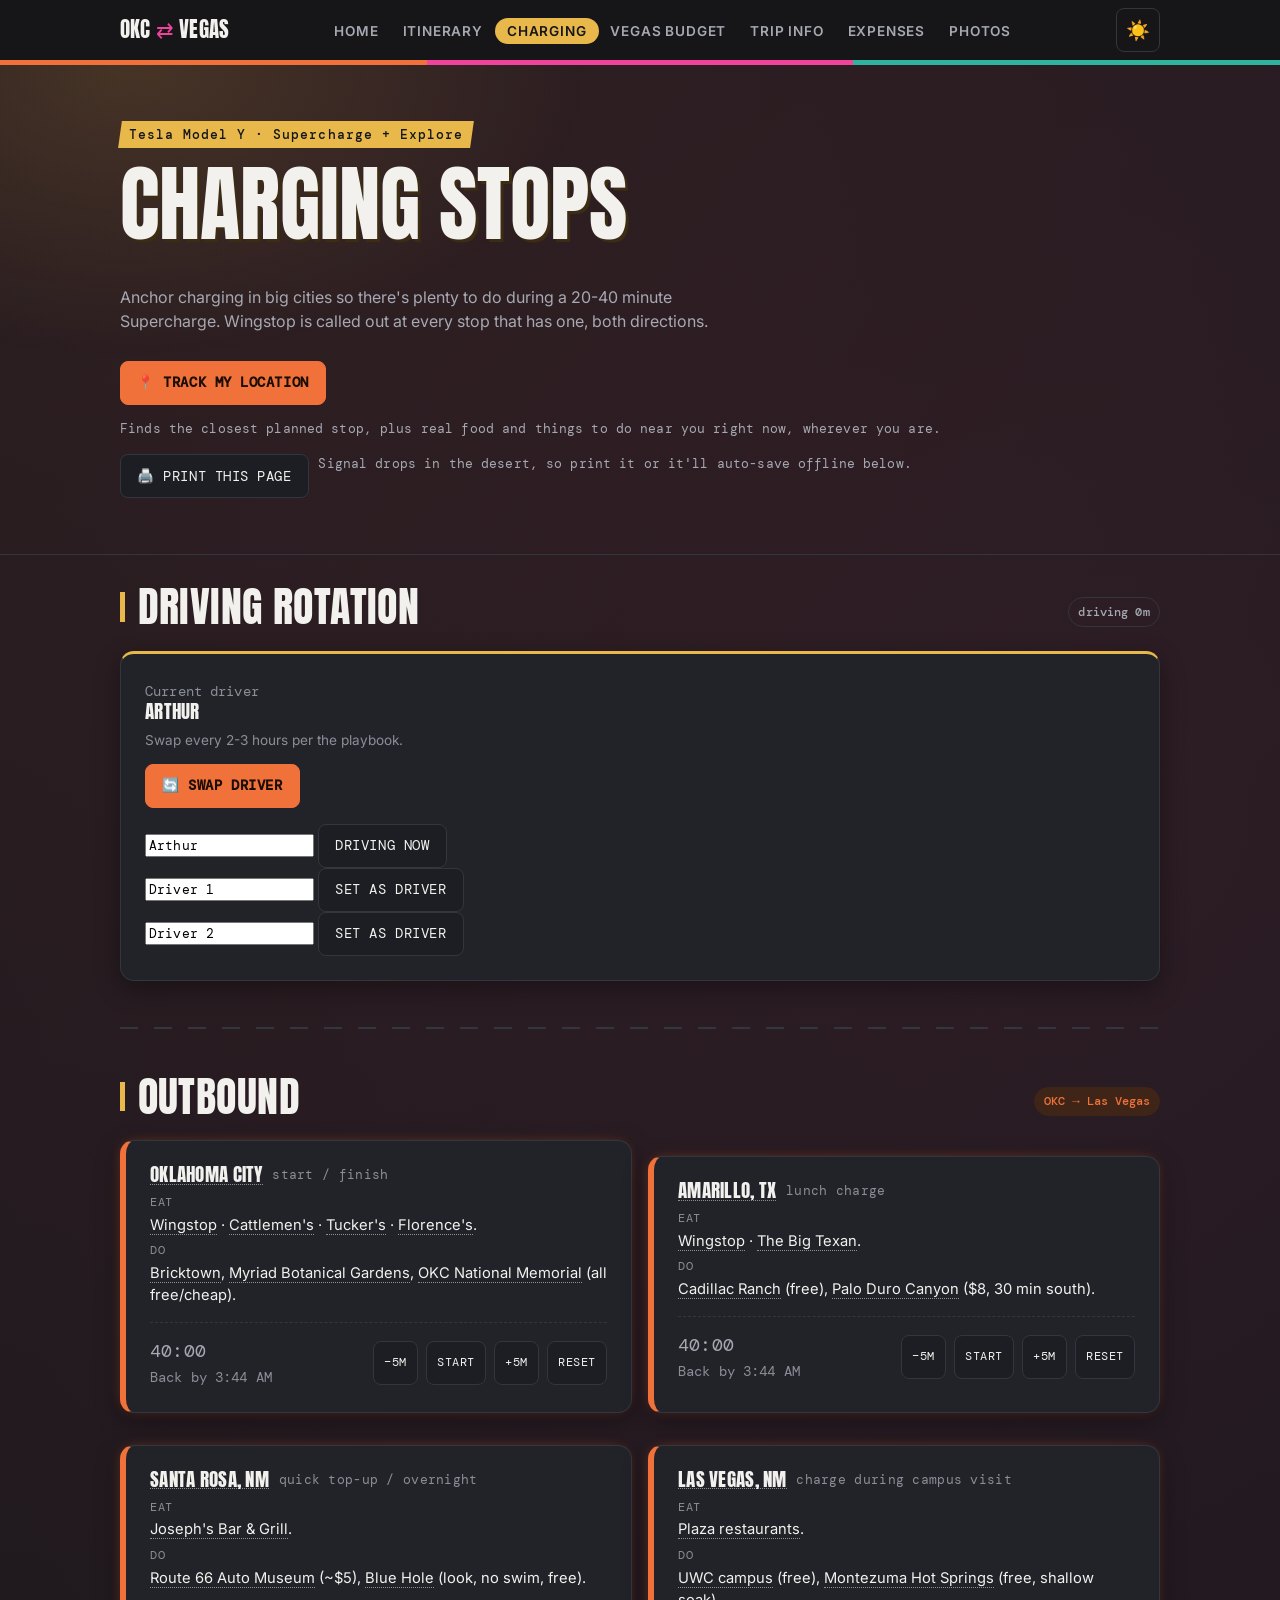
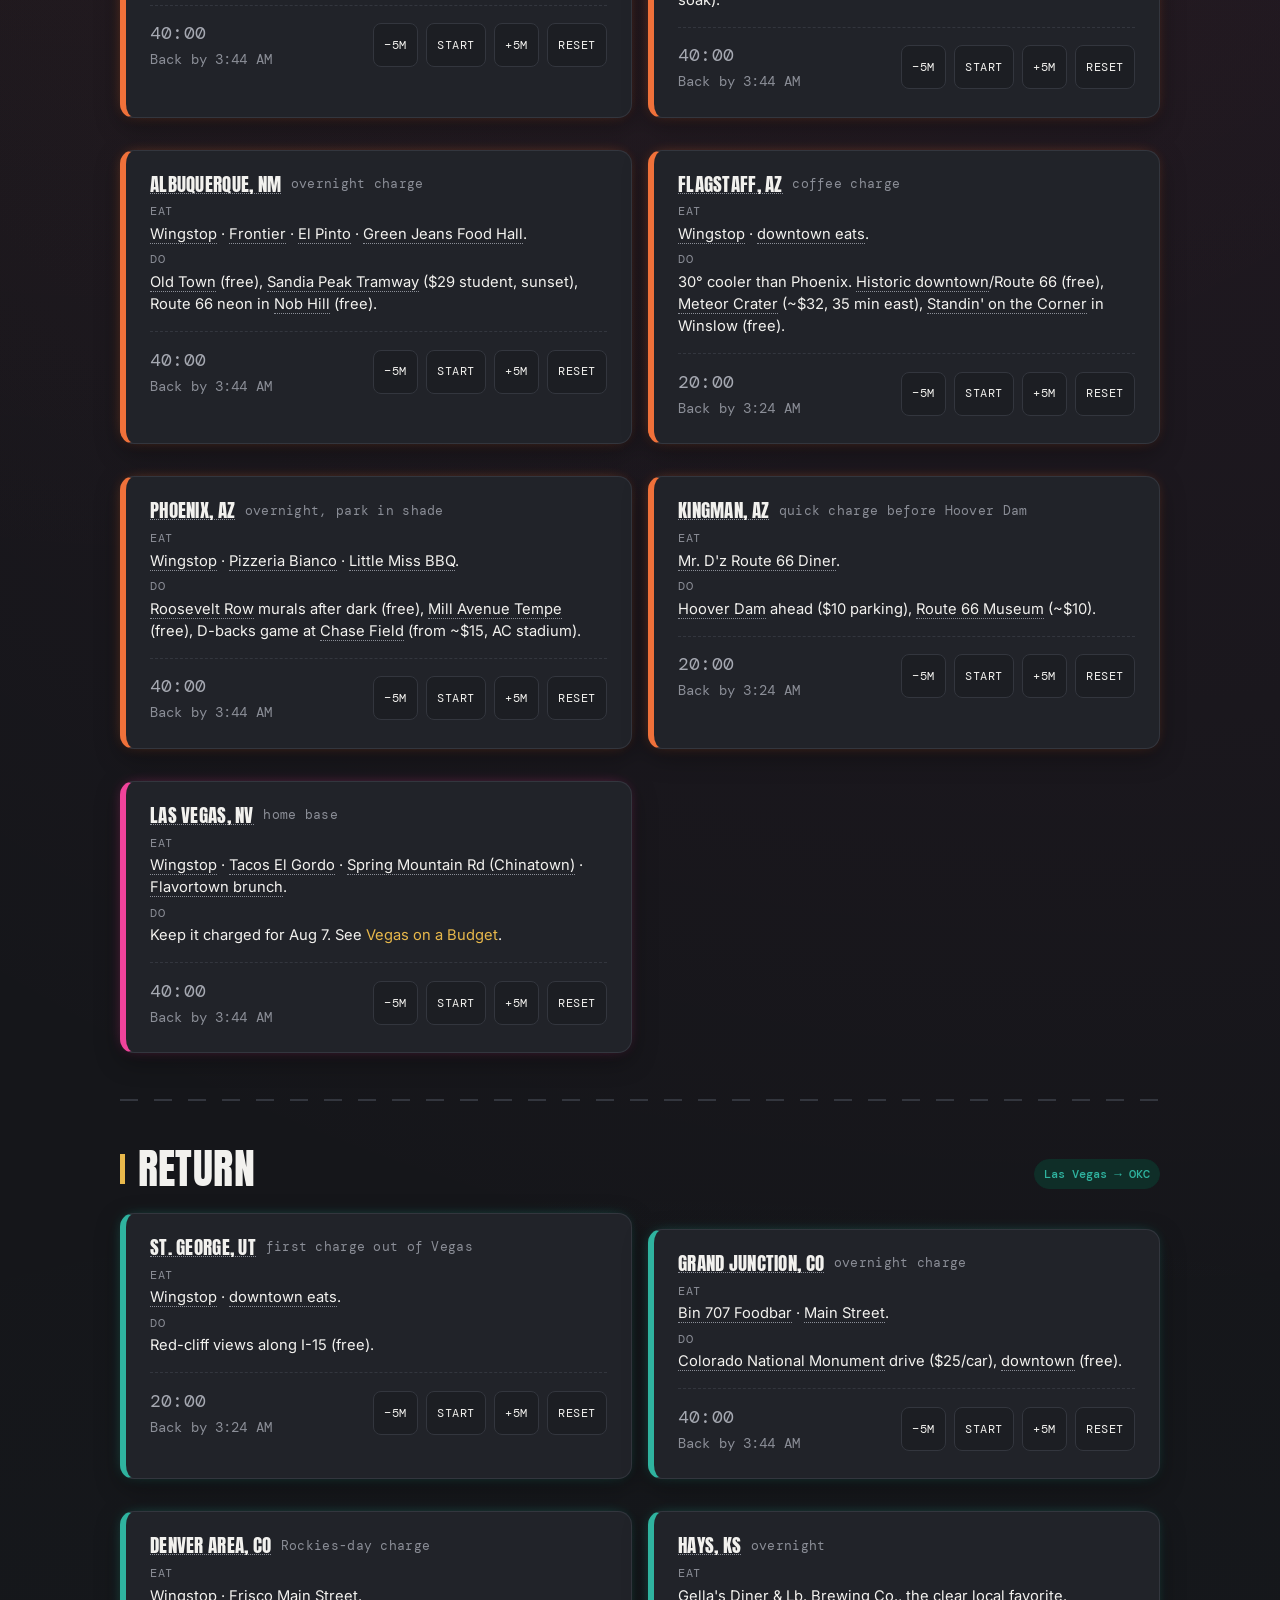
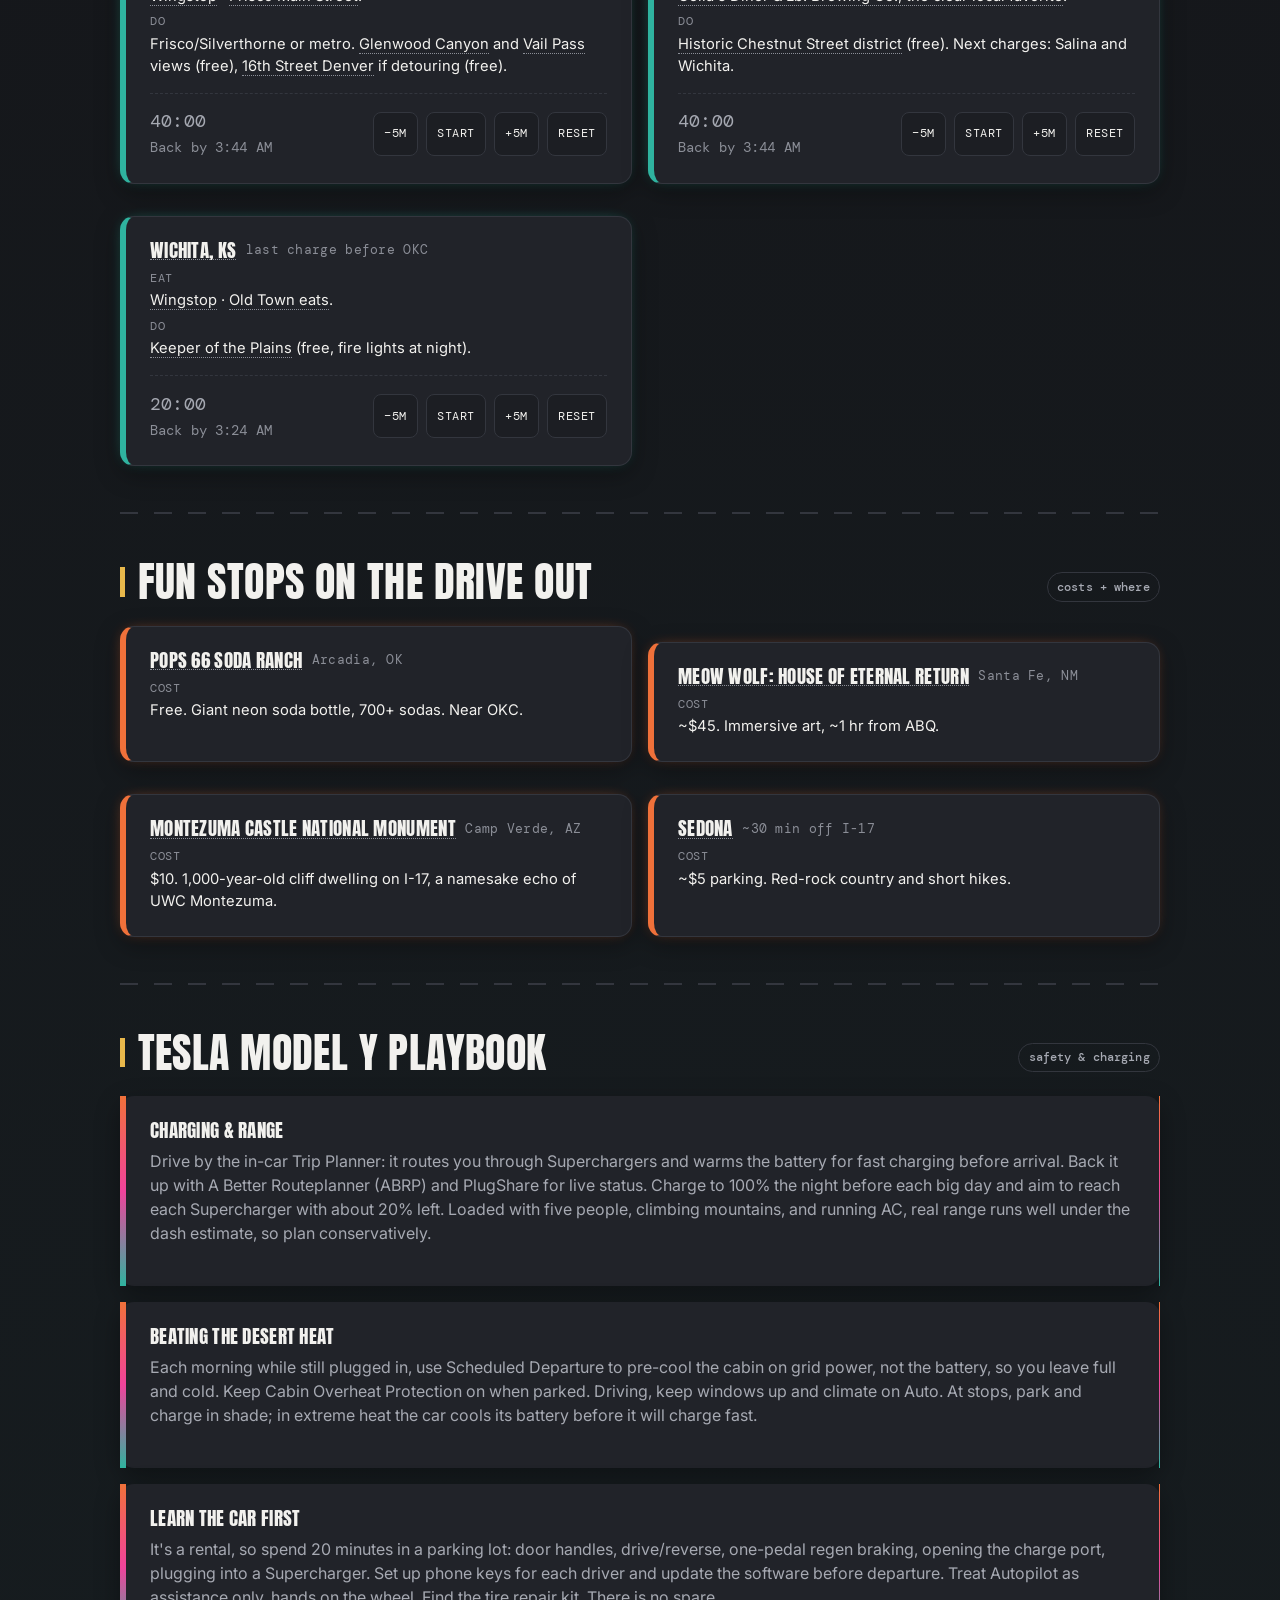
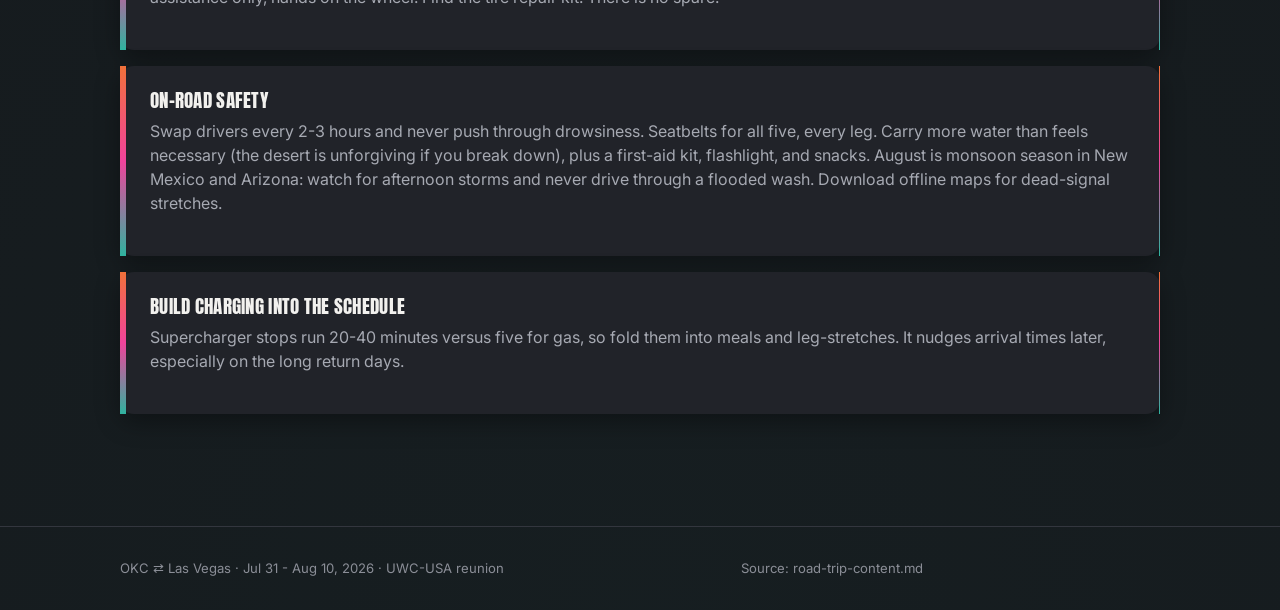
==== commit 8946e86d: "Add driving rotation tracker to charging page Shows whose turn it is with a live elapsed-shift timer" ====
--- a/charging.html
+++ b/charging.html
@@ -23,6 +23,7 @@
       <li><a href="vegas.html">Vegas Budget</a></li>
       <li><a href="info.html">Trip Info</a></li>
       <li><a href="expenses.html">Expenses</a></li>
+      <li><a href="photos.html">Photos</a></li>
     </ul>
     <div class="nav-controls">
       <button class="sunlight-toggle" id="sunlight-toggle" type="button" aria-pressed="false" aria-label="Toggle sunlight mode: larger text and higher contrast">☀️</button>
@@ -51,6 +52,22 @@
 <main>
 <div class="wrap" style="padding-top:2rem;">
 
+  <div class="section" id="rotation-section" style="padding-top:0;">
+    <div class="section-head">
+      <h2>Driving Rotation</h2>
+      <span class="pill mono" id="rotation-elapsed">—</span>
+    </div>
+    <div class="card card-accent">
+      <span class="small mono">Current driver</span>
+      <h3 class="mt-0" id="rotation-current-name">—</h3>
+      <p class="small mt-0" id="rotation-status">Swap every 2-3 hours per the playbook.</p>
+      <div class="btn-row mt-0">
+        <button class="btn btn-primary" id="rotation-swap-btn">🔄 Swap driver</button>
+      </div>
+      <div class="rotation-roster" id="rotation-roster"></div>
+    </div>
+  </div>
+
   <div class="section nearby-section" id="nearby-section" style="padding-top:0;" hidden>
     <div class="section-head">
       <h2>Nearby Now</h2>
@@ -412,5 +429,6 @@
 <script src="js/maps-link.js"></script>
 <script src="js/print.js"></script>
 <script src="js/charging.js"></script>
+<script src="js/rotation.js"></script>
 </body>
 </html>
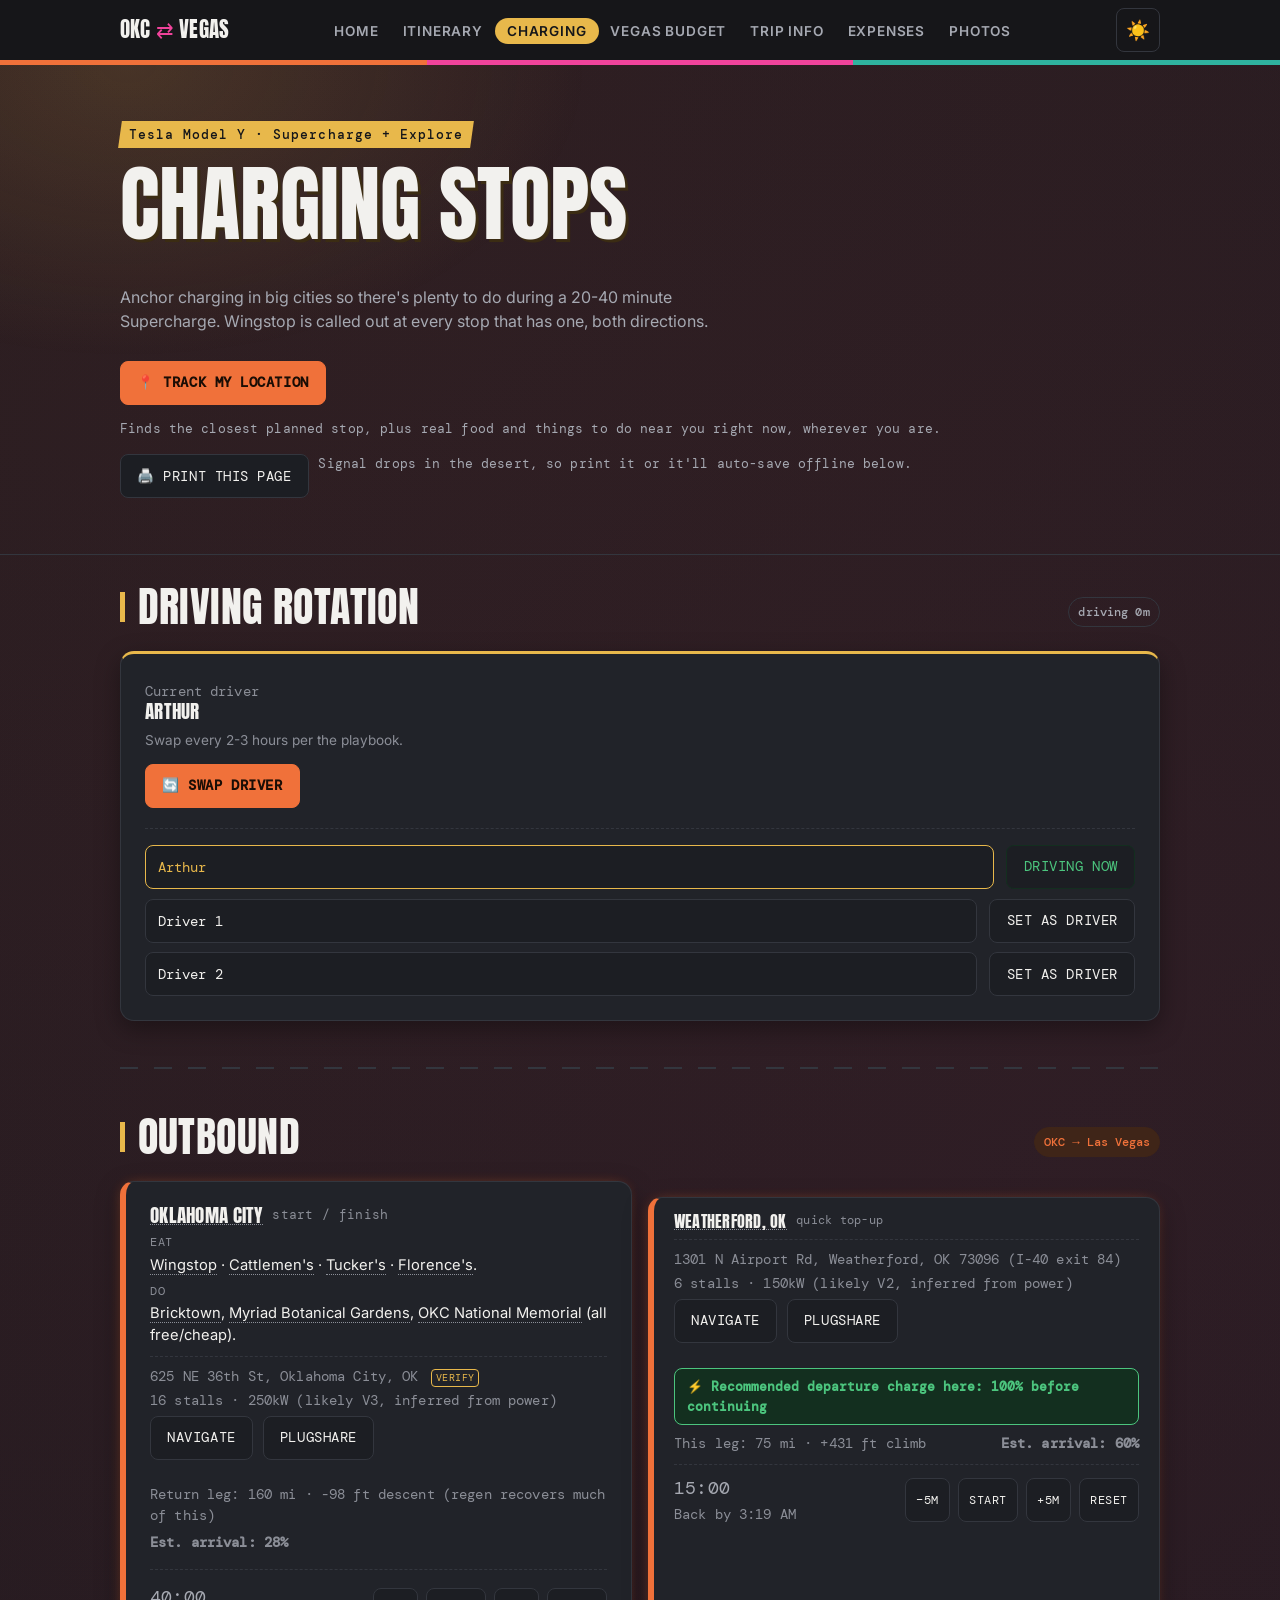
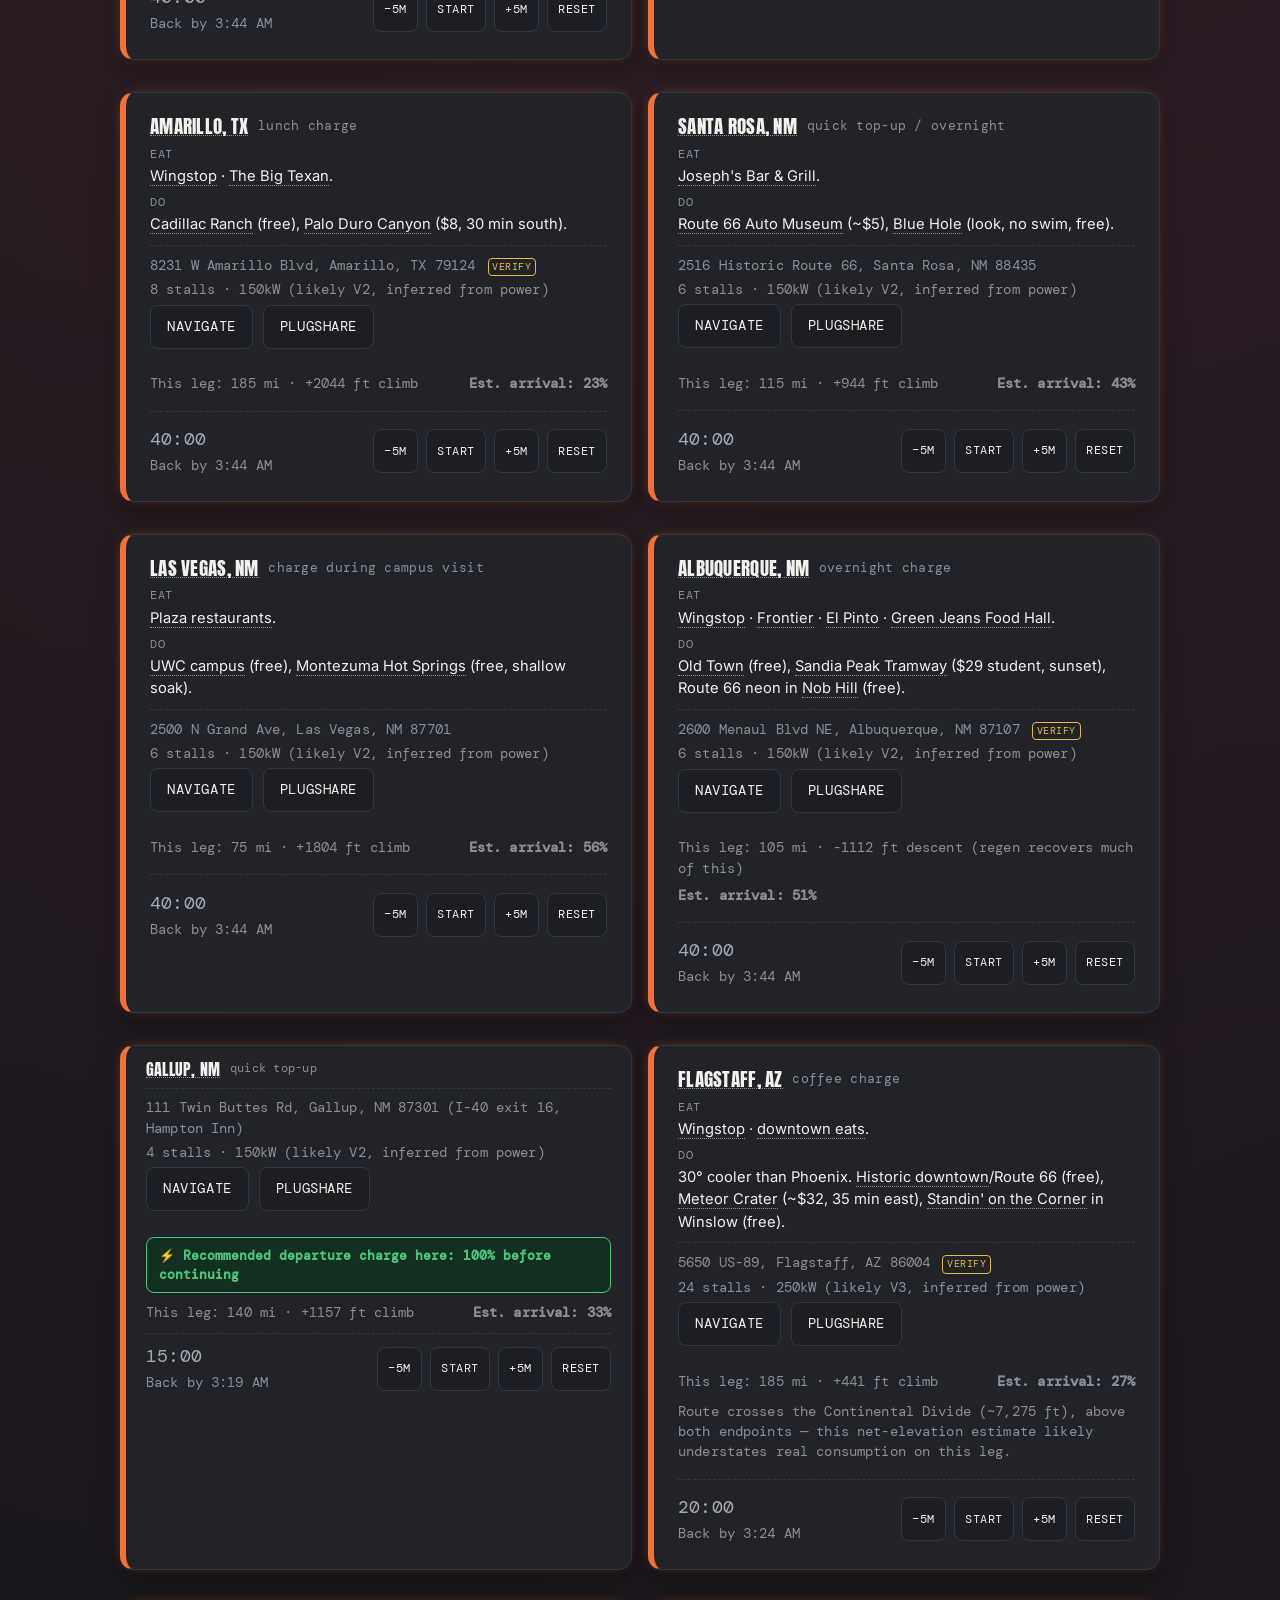
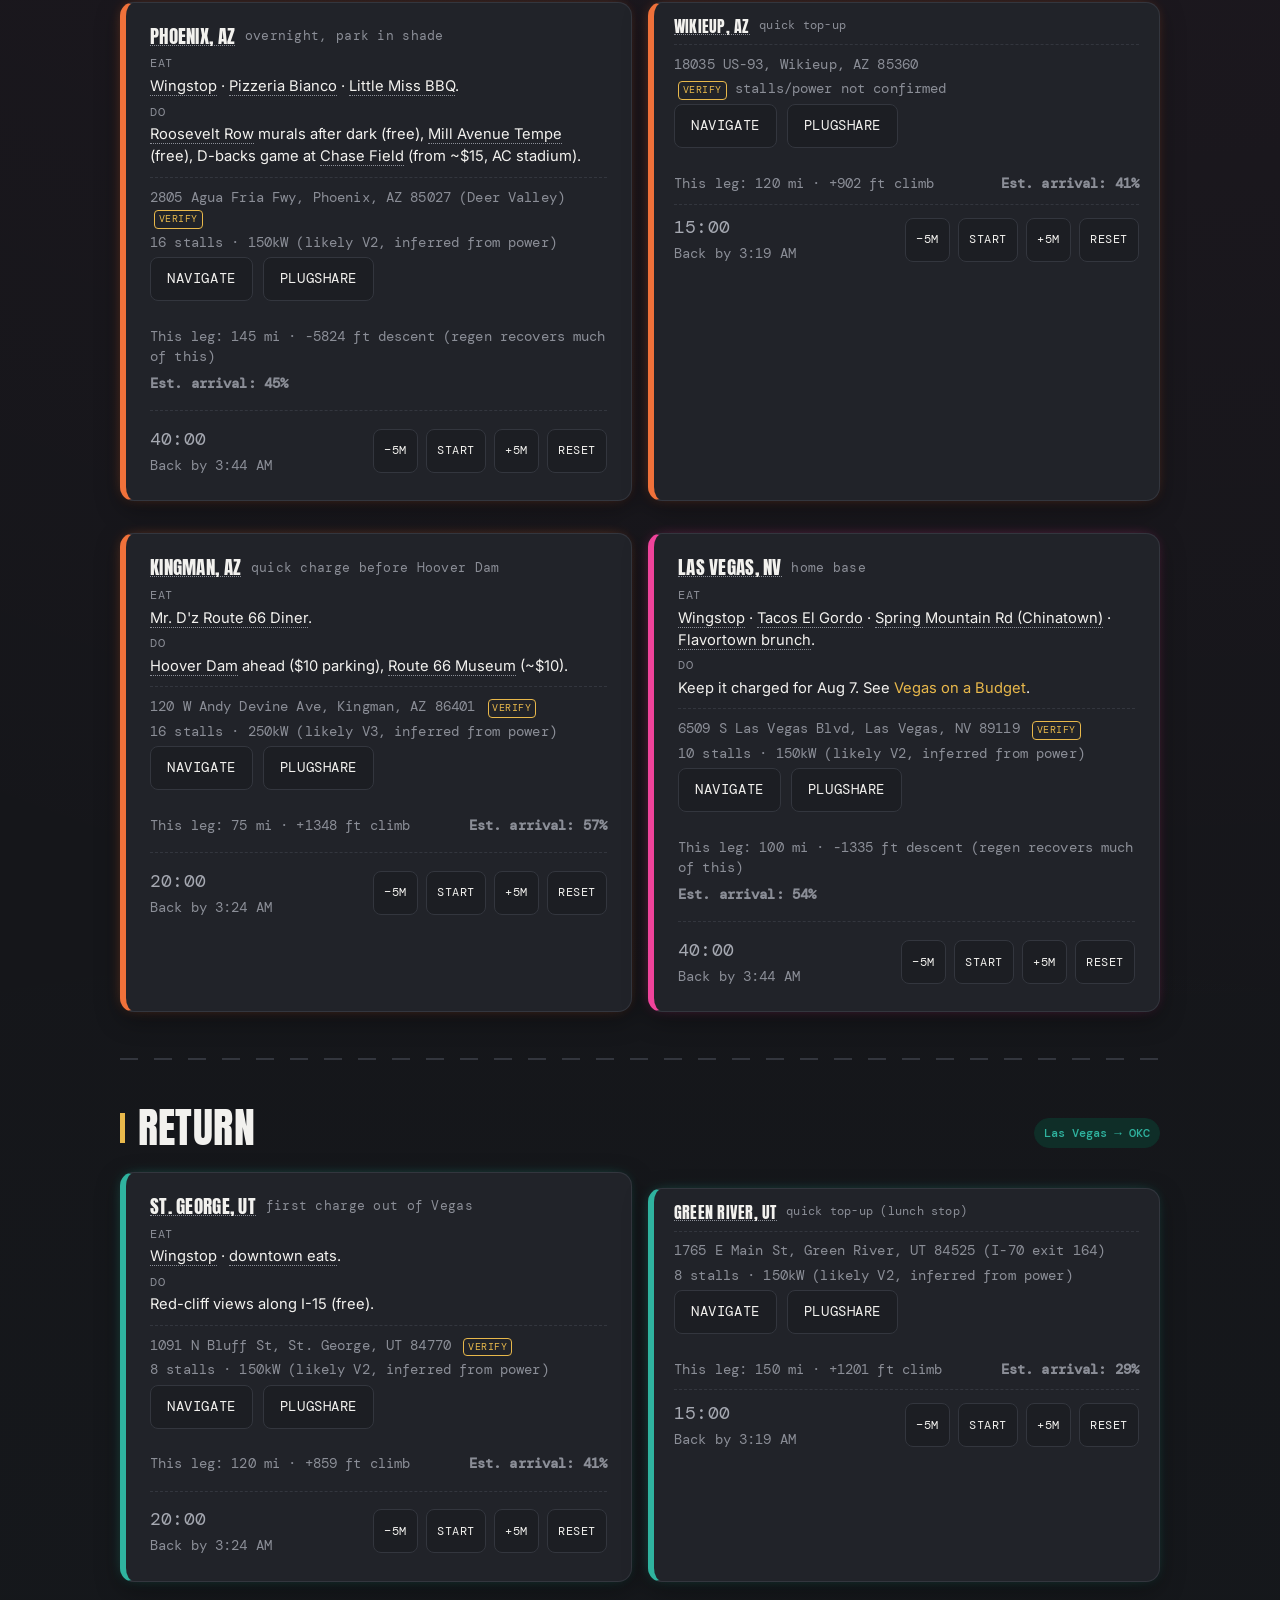
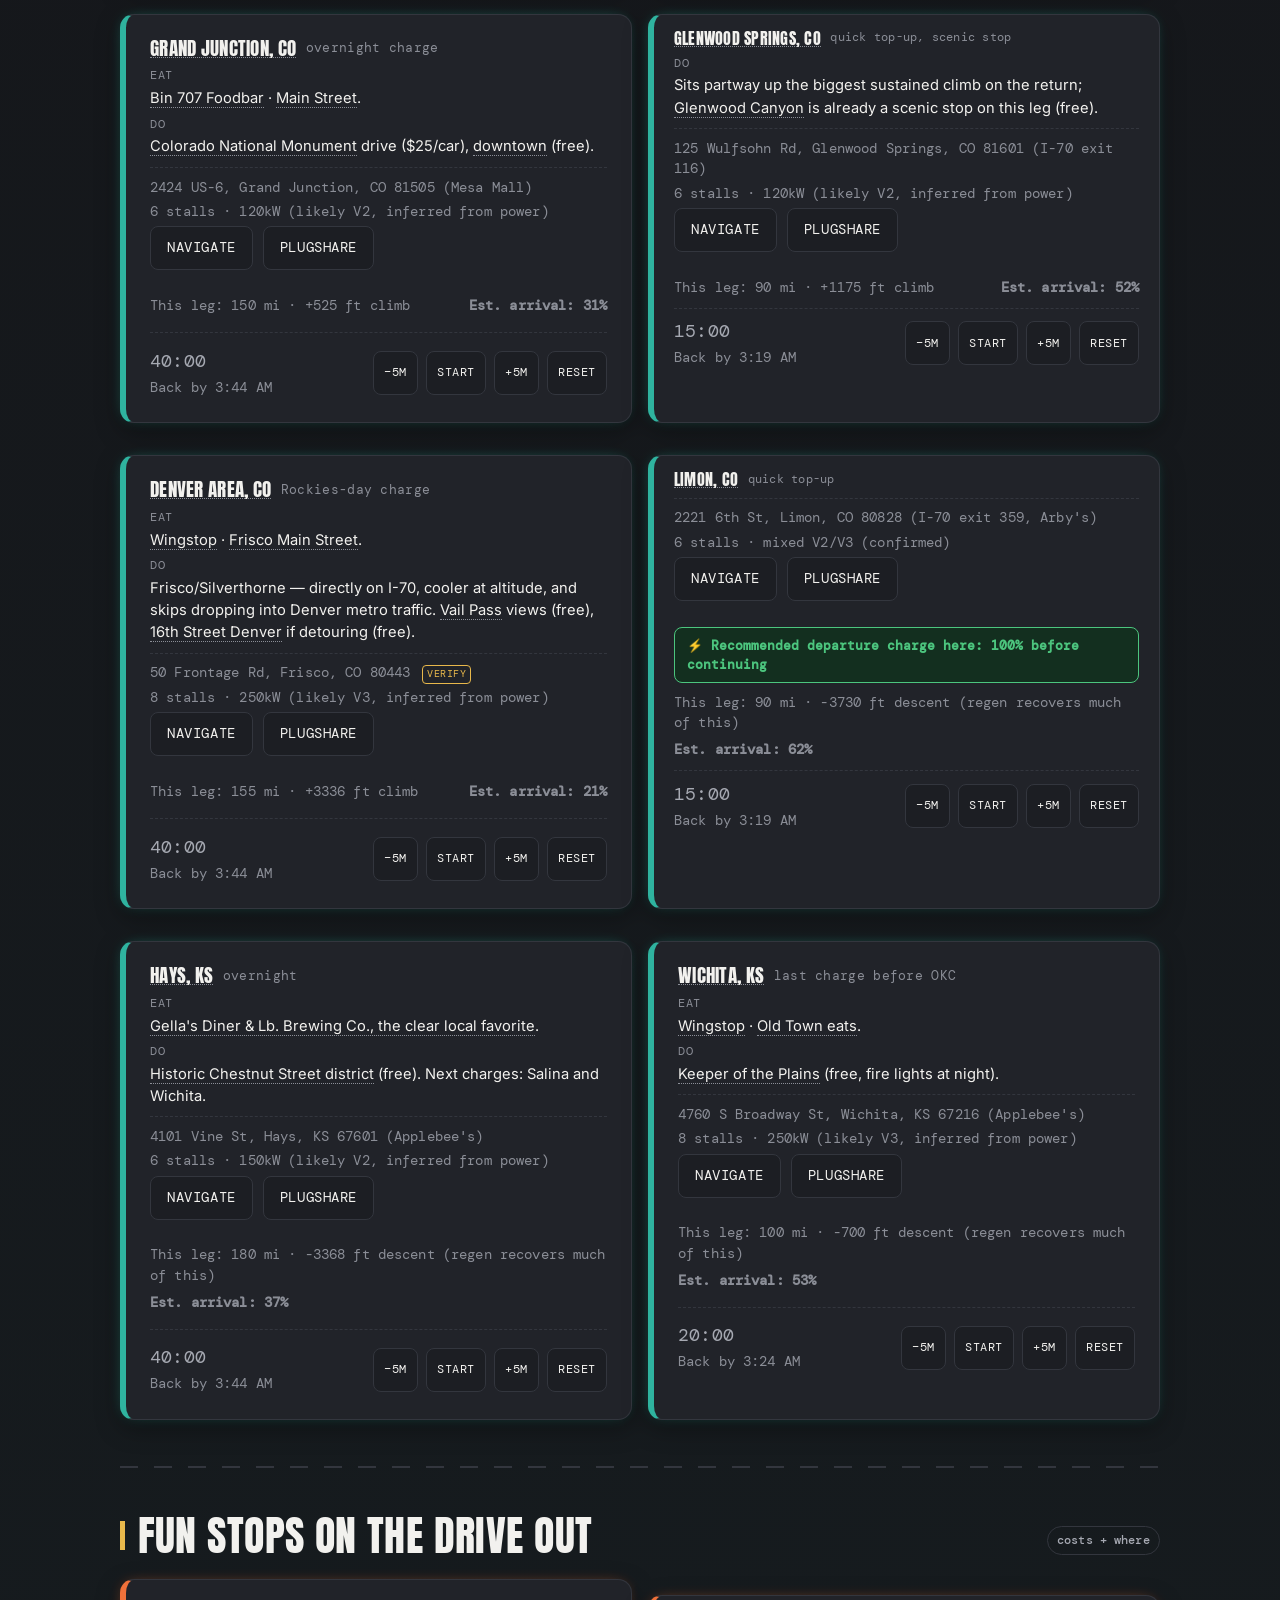
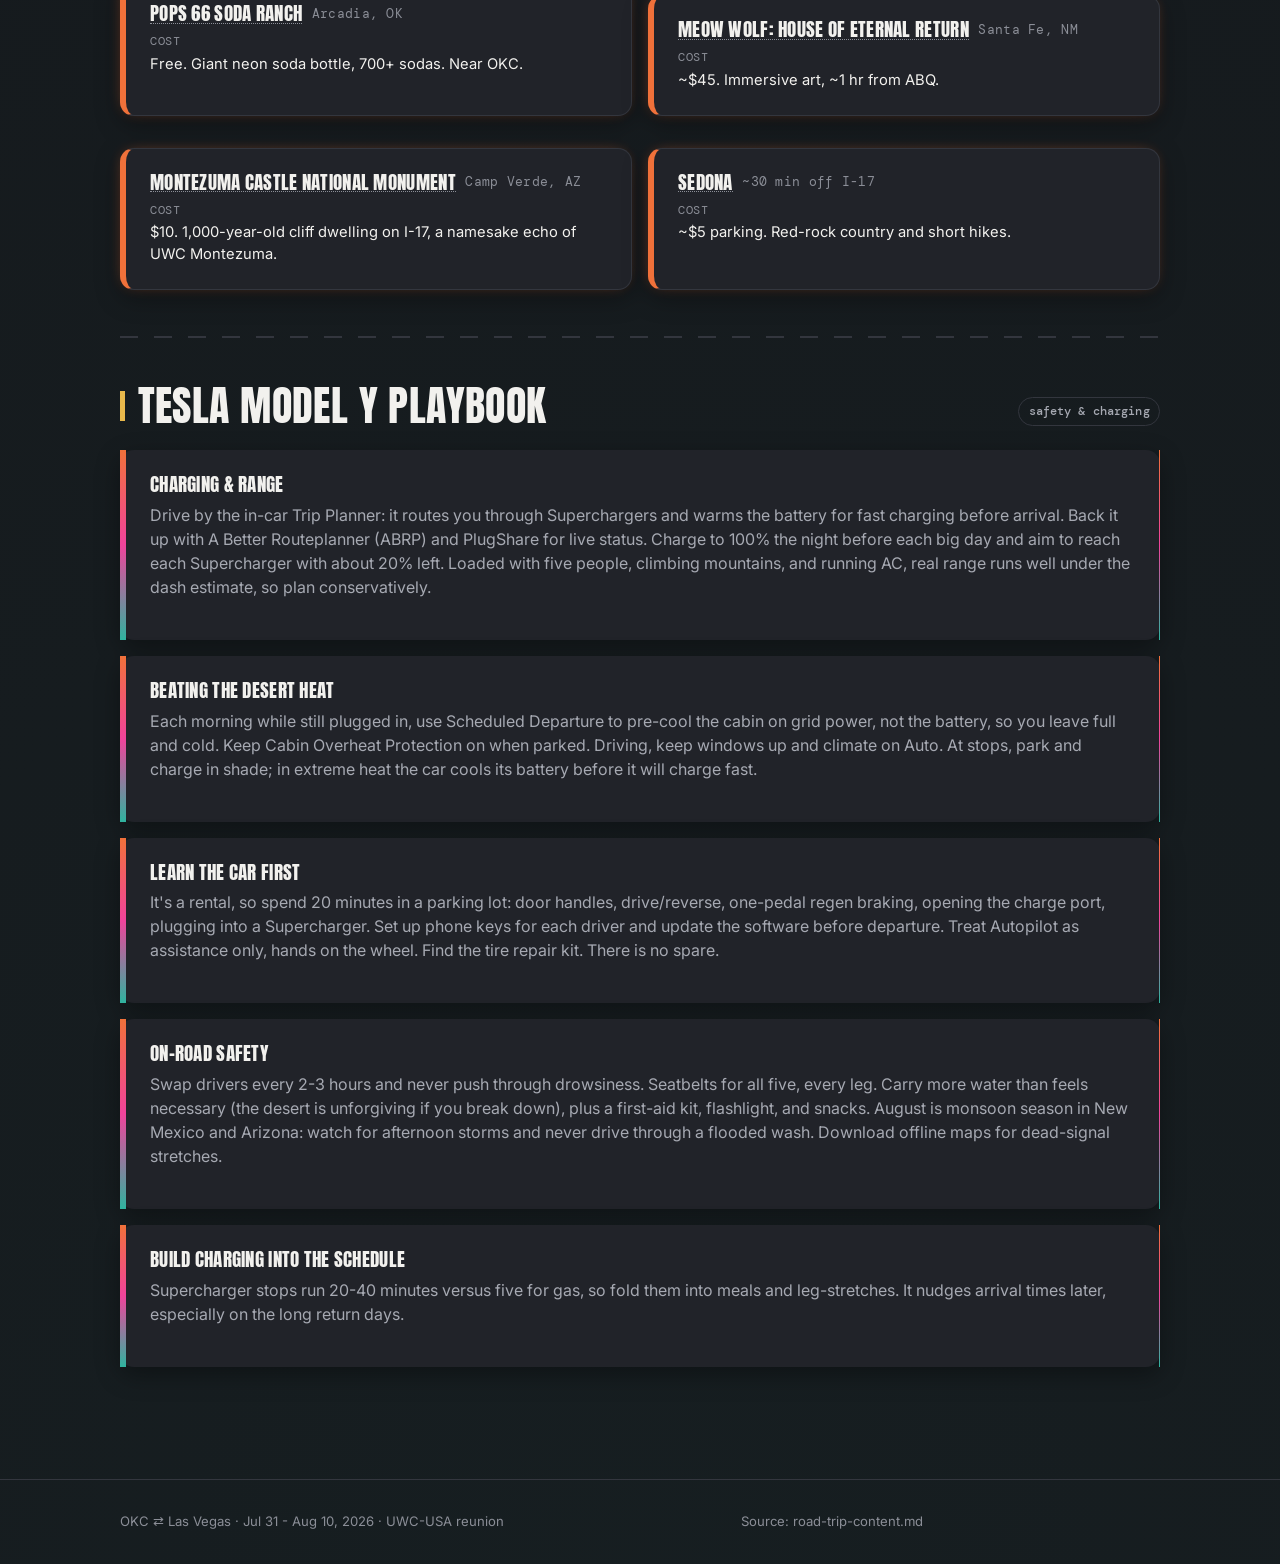
==== commit 0550df3d: "Add Supercharger detail and SOC estimates to charging page" ====
--- a/charging.html
+++ b/charging.html
@@ -89,10 +89,18 @@
     </div>
     <div class="grid grid-2">
 
-      <div class="card leg-outbound stop-card" data-lat="35.4676" data-lng="-97.5164">
+      <div class="card leg-outbound stop-card" data-lat="35.4676" data-lng="-97.5164" data-stop-id="oklahoma-city" data-elevation="1201" data-return-distance="160">
         <h3>Oklahoma City <span class="miles">start / finish</span> <span class="nearest-badge" hidden>📍 <span class="nearest-dist"></span> mi</span></h3>
         <div class="stop-food"><span>Eat</span>Wingstop · Cattlemen's · Tucker's · Florence's.</div>
         <div class="stop-do"><span>Do</span><a class="map-link" href="https://www.google.com/maps/search/?api=1&query=Bricktown%2C%20Oklahoma%20City%2C%20OK" target="_blank" rel="noopener noreferrer">Bricktown</a>, <a class="map-link" href="https://www.google.com/maps/search/?api=1&query=Myriad%20Botanical%20Gardens%2C%20Oklahoma%20City%2C%20OK" target="_blank" rel="noopener noreferrer">Myriad Botanical Gardens</a>, <a class="map-link" href="https://www.google.com/maps/search/?api=1&query=OKC%20National%20Memorial%2C%20Oklahoma%20City%2C%20OK" target="_blank" rel="noopener noreferrer">OKC National Memorial</a> (all free/cheap).</div>
+        <div class="supercharger-detail">
+          <span class="mono small">625 NE 36th St, Oklahoma City, OK <span class="verify-flag" title="Multiple OKC Supercharger locations exist — confirm this one fits your actual route/lodging">verify</span></span>
+          <span class="mono small">16 stalls · 250kW (likely V3, inferred from power)</span>
+          <div class="btn-row mt-0">
+            <a class="btn hotel-search-link" href="https://www.google.com/maps/dir/?api=1&destination=625%20NE%2036th%20St%2C%20Oklahoma%20City%2C%20OK" target="_blank" rel="noopener noreferrer">Navigate</a>
+            <a class="btn hotel-search-link" href="https://www.google.com/search?q=PlugShare+Tesla+Supercharger+625+NE+36th+St+Oklahoma+City+OK" target="_blank" rel="noopener noreferrer">PlugShare</a>
+          </div>
+        </div>
         <div class="charge-timer" role="timer" data-stop-id="oklahoma-city" data-default-minutes="40">
           <div class="timer-main">
             <span class="timer-display mono">40:00</span>
@@ -107,10 +115,42 @@
         </div>
       </div>
 
-      <div class="card leg-outbound stop-card" data-lat="35.2220" data-lng="-101.8313">
+      <div class="card leg-outbound stop-card quick-stop" data-lat="35.5334" data-lng="-98.7015" data-stop-id="weatherford" data-elevation="1632" data-distance-prev="75" data-depart-pct="100">
+        <h3>Weatherford, OK <span class="miles">quick top-up</span> <span class="nearest-badge" hidden>📍 <span class="nearest-dist"></span> mi</span></h3>
+        <div class="supercharger-detail">
+          <span class="mono small">1301 N Airport Rd, Weatherford, OK 73096 (I-40 exit 84)</span>
+          <span class="mono small">6 stalls · 150kW (likely V2, inferred from power)</span>
+          <div class="btn-row mt-0">
+            <a class="btn hotel-search-link" href="https://www.google.com/maps/dir/?api=1&destination=1301%20N%20Airport%20Rd%2C%20Weatherford%2C%20OK" target="_blank" rel="noopener noreferrer">Navigate</a>
+            <a class="btn hotel-search-link" href="https://www.google.com/search?q=PlugShare+Tesla+Supercharger+1301+N+Airport+Rd+Weatherford+OK" target="_blank" rel="noopener noreferrer">PlugShare</a>
+          </div>
+        </div>
+        <div class="charge-timer" role="timer" data-stop-id="weatherford" data-default-minutes="15">
+          <div class="timer-main">
+            <span class="timer-display mono">15:00</span>
+            <span class="timer-departure mono small">Back by --:--</span>
+          </div>
+          <div class="timer-controls">
+            <button class="btn timer-adjust" data-delta="-5">−5m</button>
+            <button class="btn timer-start">Start</button>
+            <button class="btn timer-adjust" data-delta="5">+5m</button>
+            <button class="btn timer-reset">Reset</button>
+          </div>
+        </div>
+      </div>
+
+      <div class="card leg-outbound stop-card" data-lat="35.2220" data-lng="-101.8313" data-stop-id="amarillo" data-elevation="3676" data-distance-prev="185">
         <h3>Amarillo, TX <span class="miles">lunch charge</span> <span class="nearest-badge" hidden>📍 <span class="nearest-dist"></span> mi</span></h3>
         <div class="stop-food"><span>Eat</span>Wingstop · The Big Texan.</div>
         <div class="stop-do"><span>Do</span><a class="map-link" href="https://www.google.com/maps/search/?api=1&query=Cadillac%20Ranch%2C%20Amarillo%2C%20TX" target="_blank" rel="noopener noreferrer">Cadillac Ranch</a> (free), <a class="map-link" href="https://www.google.com/maps/search/?api=1&query=Palo%20Duro%20Canyon%2C%20Amarillo%2C%20TX" target="_blank" rel="noopener noreferrer">Palo Duro Canyon</a> ($8, 30 min south).</div>
+        <div class="supercharger-detail">
+          <span class="mono small">8231 W Amarillo Blvd, Amarillo, TX 79124 <span class="verify-flag" title="A second Amarillo location exists at 8507 E I-40 — confirm this one">verify</span></span>
+          <span class="mono small">8 stalls · 150kW (likely V2, inferred from power)</span>
+          <div class="btn-row mt-0">
+            <a class="btn hotel-search-link" href="https://www.google.com/maps/dir/?api=1&destination=8231%20W%20Amarillo%20Blvd%2C%20Amarillo%2C%20TX" target="_blank" rel="noopener noreferrer">Navigate</a>
+            <a class="btn hotel-search-link" href="https://www.google.com/search?q=PlugShare+Tesla+Supercharger+8231+W+Amarillo+Blvd+Amarillo+TX" target="_blank" rel="noopener noreferrer">PlugShare</a>
+          </div>
+        </div>
         <div class="charge-timer" role="timer" data-stop-id="amarillo" data-default-minutes="40">
           <div class="timer-main">
             <span class="timer-display mono">40:00</span>
@@ -125,10 +165,18 @@
         </div>
       </div>
 
-      <div class="card leg-outbound stop-card" data-lat="34.9381" data-lng="-104.6819">
+      <div class="card leg-outbound stop-card" data-lat="34.9381" data-lng="-104.6819" data-stop-id="santa-rosa" data-elevation="4620" data-distance-prev="115">
         <h3>Santa Rosa, NM <span class="miles">quick top-up / overnight</span> <span class="nearest-badge" hidden>📍 <span class="nearest-dist"></span> mi</span></h3>
         <div class="stop-food"><span>Eat</span>Joseph's Bar &amp; Grill.</div>
         <div class="stop-do"><span>Do</span><a class="map-link" href="https://www.google.com/maps/search/?api=1&query=Route%2066%20Auto%20Museum%2C%20Santa%20Rosa%2C%20NM" target="_blank" rel="noopener noreferrer">Route 66 Auto Museum</a> (~$5), <a class="map-link" href="https://www.google.com/maps/search/?api=1&query=Blue%20Hole%2C%20Santa%20Rosa%2C%20NM" target="_blank" rel="noopener noreferrer">Blue Hole</a> (look, no swim, free).</div>
+        <div class="supercharger-detail">
+          <span class="mono small">2516 Historic Route 66, Santa Rosa, NM 88435</span>
+          <span class="mono small">6 stalls · 150kW (likely V2, inferred from power)</span>
+          <div class="btn-row mt-0">
+            <a class="btn hotel-search-link" href="https://www.google.com/maps/dir/?api=1&destination=2516%20Historic%20Route%2066%2C%20Santa%20Rosa%2C%20NM" target="_blank" rel="noopener noreferrer">Navigate</a>
+            <a class="btn hotel-search-link" href="https://www.plugshare.com/location/62109" target="_blank" rel="noopener noreferrer">PlugShare</a>
+          </div>
+        </div>
         <div class="charge-timer" role="timer" data-stop-id="santa-rosa" data-default-minutes="40">
           <div class="timer-main">
             <span class="timer-display mono">40:00</span>
@@ -143,10 +191,18 @@
         </div>
       </div>
 
-      <div class="card leg-outbound stop-card" data-lat="35.5939" data-lng="-105.2239">
+      <div class="card leg-outbound stop-card" data-lat="35.5939" data-lng="-105.2239" data-stop-id="las-vegas-nm" data-elevation="6424" data-distance-prev="75">
         <h3>Las Vegas, NM <span class="miles">charge during campus visit</span> <span class="nearest-badge" hidden>📍 <span class="nearest-dist"></span> mi</span></h3>
         <div class="stop-food"><span>Eat</span>Plaza restaurants.</div>
         <div class="stop-do"><span>Do</span><a class="map-link" href="https://www.google.com/maps/search/?api=1&query=United%20World%20College%20USA%2C%20Montezuma%2C%20NM" target="_blank" rel="noopener noreferrer">UWC campus</a> (free), <a class="map-link" href="https://www.google.com/maps/search/?api=1&query=Montezuma%20Hot%20Springs%2C%20Montezuma%2C%20NM" target="_blank" rel="noopener noreferrer">Montezuma Hot Springs</a> (free, shallow soak).</div>
+        <div class="supercharger-detail">
+          <span class="mono small">2500 N Grand Ave, Las Vegas, NM 87701</span>
+          <span class="mono small">6 stalls · 150kW (likely V2, inferred from power)</span>
+          <div class="btn-row mt-0">
+            <a class="btn hotel-search-link" href="https://www.google.com/maps/dir/?api=1&destination=2500%20N%20Grand%20Ave%2C%20Las%20Vegas%2C%20NM" target="_blank" rel="noopener noreferrer">Navigate</a>
+            <a class="btn hotel-search-link" href="https://www.google.com/search?q=PlugShare+Tesla+Supercharger+2500+N+Grand+Ave+Las+Vegas+NM" target="_blank" rel="noopener noreferrer">PlugShare</a>
+          </div>
+        </div>
         <div class="charge-timer" role="timer" data-stop-id="las-vegas-nm" data-default-minutes="40">
           <div class="timer-main">
             <span class="timer-display mono">40:00</span>
@@ -161,10 +217,18 @@
         </div>
       </div>
 
-      <div class="card leg-outbound stop-card" data-lat="35.0844" data-lng="-106.6504">
+      <div class="card leg-outbound stop-card" data-lat="35.0844" data-lng="-106.6504" data-stop-id="albuquerque" data-elevation="5312" data-distance-prev="105">
         <h3>Albuquerque, NM <span class="miles">overnight charge</span> <span class="nearest-badge" hidden>📍 <span class="nearest-dist"></span> mi</span></h3>
         <div class="stop-food"><span>Eat</span>Wingstop · Frontier · El Pinto · Green Jeans Food Hall.</div>
         <div class="stop-do"><span>Do</span><a class="map-link" href="https://www.google.com/maps/search/?api=1&query=Old%20Town%2C%20Albuquerque%2C%20NM" target="_blank" rel="noopener noreferrer">Old Town</a> (free), <a class="map-link" href="https://www.google.com/maps/search/?api=1&query=Sandia%20Peak%20Tramway%2C%20Albuquerque%2C%20NM" target="_blank" rel="noopener noreferrer">Sandia Peak Tramway</a> ($29 student, sunset), Route 66 neon in <a class="map-link" href="https://www.google.com/maps/search/?api=1&query=Nob%20Hill%2C%20Albuquerque%2C%20NM" target="_blank" rel="noopener noreferrer">Nob Hill</a> (free).</div>
+        <div class="supercharger-detail">
+          <span class="mono small">2600 Menaul Blvd NE, Albuquerque, NM 87107 <span class="verify-flag" title="A second ABQ location exists at 2200 Louisiana Blvd NE — confirm this one">verify</span></span>
+          <span class="mono small">6 stalls · 150kW (likely V2, inferred from power)</span>
+          <div class="btn-row mt-0">
+            <a class="btn hotel-search-link" href="https://www.google.com/maps/dir/?api=1&destination=2600%20Menaul%20Blvd%20NE%2C%20Albuquerque%2C%20NM" target="_blank" rel="noopener noreferrer">Navigate</a>
+            <a class="btn hotel-search-link" href="https://www.google.com/search?q=PlugShare+Tesla+Supercharger+2600+Menaul+Blvd+NE+Albuquerque+NM" target="_blank" rel="noopener noreferrer">PlugShare</a>
+          </div>
+        </div>
         <div class="charge-timer" role="timer" data-stop-id="albuquerque" data-default-minutes="40">
           <div class="timer-main">
             <span class="timer-display mono">40:00</span>
@@ -179,10 +243,42 @@
         </div>
       </div>
 
-      <div class="card leg-outbound stop-card" data-lat="35.1983" data-lng="-111.6513">
+      <div class="card leg-outbound stop-card quick-stop" data-lat="35.5281" data-lng="-108.7426" data-stop-id="gallup" data-elevation="6469" data-distance-prev="140" data-depart-pct="100">
+        <h3>Gallup, NM <span class="miles">quick top-up</span> <span class="nearest-badge" hidden>📍 <span class="nearest-dist"></span> mi</span></h3>
+        <div class="supercharger-detail">
+          <span class="mono small">111 Twin Buttes Rd, Gallup, NM 87301 (I-40 exit 16, Hampton Inn)</span>
+          <span class="mono small">4 stalls · 150kW (likely V2, inferred from power)</span>
+          <div class="btn-row mt-0">
+            <a class="btn hotel-search-link" href="https://www.google.com/maps/dir/?api=1&destination=111%20Twin%20Buttes%20Rd%2C%20Gallup%2C%20NM" target="_blank" rel="noopener noreferrer">Navigate</a>
+            <a class="btn hotel-search-link" href="https://www.google.com/search?q=PlugShare+Tesla+Supercharger+111+Twin+Buttes+Rd+Gallup+NM" target="_blank" rel="noopener noreferrer">PlugShare</a>
+          </div>
+        </div>
+        <div class="charge-timer" role="timer" data-stop-id="gallup" data-default-minutes="15">
+          <div class="timer-main">
+            <span class="timer-display mono">15:00</span>
+            <span class="timer-departure mono small">Back by --:--</span>
+          </div>
+          <div class="timer-controls">
+            <button class="btn timer-adjust" data-delta="-5">−5m</button>
+            <button class="btn timer-start">Start</button>
+            <button class="btn timer-adjust" data-delta="5">+5m</button>
+            <button class="btn timer-reset">Reset</button>
+          </div>
+        </div>
+      </div>
+
+      <div class="card leg-outbound stop-card" data-lat="35.1983" data-lng="-111.6513" data-stop-id="flagstaff" data-elevation="6910" data-distance-prev="185" data-soc-caveat="Route crosses the Continental Divide (~7,275 ft), above both endpoints — this net-elevation estimate likely understates real consumption on this leg.">
         <h3>Flagstaff, AZ <span class="miles">coffee charge</span> <span class="nearest-badge" hidden>📍 <span class="nearest-dist"></span> mi</span></h3>
         <div class="stop-food"><span>Eat</span>Wingstop · downtown eats.</div>
         <div class="stop-do"><span>Do</span>30° cooler than Phoenix. <a class="map-link" href="https://www.google.com/maps/search/?api=1&query=Historic%20Downtown%20Flagstaff%2C%20Flagstaff%2C%20AZ" target="_blank" rel="noopener noreferrer">Historic downtown</a>/Route 66 (free), <a class="map-link" href="https://www.google.com/maps/search/?api=1&query=Meteor%20Crater%2C%20Winslow%2C%20AZ" target="_blank" rel="noopener noreferrer">Meteor Crater</a> (~$32, 35 min east), <a class="map-link" href="https://www.google.com/maps/search/?api=1&query=Standin%27%20on%20the%20Corner%20Park%2C%20Winslow%2C%20AZ" target="_blank" rel="noopener noreferrer">Standin' on the Corner</a> in Winslow (free).</div>
+        <div class="supercharger-detail">
+          <span class="mono small">5650 US-89, Flagstaff, AZ 86004 <span class="verify-flag" title="A second Flagstaff location exists at 2650 S Beulah Blvd (12 stalls) — confirm this one">verify</span></span>
+          <span class="mono small">24 stalls · 250kW (likely V3, inferred from power)</span>
+          <div class="btn-row mt-0">
+            <a class="btn hotel-search-link" href="https://www.google.com/maps/dir/?api=1&destination=5650%20US-89%2C%20Flagstaff%2C%20AZ" target="_blank" rel="noopener noreferrer">Navigate</a>
+            <a class="btn hotel-search-link" href="https://www.google.com/search?q=PlugShare+Tesla+Supercharger+5650+US-89+Flagstaff+AZ" target="_blank" rel="noopener noreferrer">PlugShare</a>
+          </div>
+        </div>
         <div class="charge-timer" role="timer" data-stop-id="flagstaff" data-default-minutes="20">
           <div class="timer-main">
             <span class="timer-display mono">20:00</span>
@@ -197,10 +293,18 @@
         </div>
       </div>
 
-      <div class="card leg-outbound stop-card" data-lat="33.4484" data-lng="-112.0740">
+      <div class="card leg-outbound stop-card" data-lat="33.4484" data-lng="-112.0740" data-stop-id="phoenix" data-elevation="1086" data-distance-prev="145">
         <h3>Phoenix, AZ <span class="miles">overnight, park in shade</span> <span class="nearest-badge" hidden>📍 <span class="nearest-dist"></span> mi</span></h3>
         <div class="stop-food"><span>Eat</span>Wingstop · Pizzeria Bianco · Little Miss BBQ.</div>
         <div class="stop-do"><span>Do</span><a class="map-link" href="https://www.google.com/maps/search/?api=1&query=Roosevelt%20Row%2C%20Phoenix%2C%20AZ" target="_blank" rel="noopener noreferrer">Roosevelt Row</a> murals after dark (free), <a class="map-link" href="https://www.google.com/maps/search/?api=1&query=Mill%20Avenue%2C%20Tempe%2C%20AZ" target="_blank" rel="noopener noreferrer">Mill Avenue Tempe</a> (free), D-backs game at <a class="map-link" href="https://www.google.com/maps/search/?api=1&query=Chase%20Field%2C%20Phoenix%2C%20AZ" target="_blank" rel="noopener noreferrer">Chase Field</a> (from ~$15, AC stadium).</div>
+        <div class="supercharger-detail">
+          <span class="mono small">2805 Agua Fria Fwy, Phoenix, AZ 85027 (Deer Valley) <span class="verify-flag" title="Phoenix has 4+ Supercharger locations — this one is closest to the I-17 route in from Flagstaff; confirm it fits your plan">verify</span></span>
+          <span class="mono small">16 stalls · 150kW (likely V2, inferred from power)</span>
+          <div class="btn-row mt-0">
+            <a class="btn hotel-search-link" href="https://www.google.com/maps/dir/?api=1&destination=2805%20Agua%20Fria%20Fwy%2C%20Phoenix%2C%20AZ" target="_blank" rel="noopener noreferrer">Navigate</a>
+            <a class="btn hotel-search-link" href="https://www.google.com/search?q=PlugShare+Tesla+Supercharger+2805+Agua+Fria+Fwy+Phoenix+AZ" target="_blank" rel="noopener noreferrer">PlugShare</a>
+          </div>
+        </div>
         <div class="charge-timer" role="timer" data-stop-id="phoenix" data-default-minutes="40">
           <div class="timer-main">
             <span class="timer-display mono">40:00</span>
@@ -215,10 +319,42 @@
         </div>
       </div>
 
-      <div class="card leg-outbound stop-card" data-lat="35.1894" data-lng="-114.0530">
+      <div class="card leg-outbound stop-card quick-stop" data-lat="34.7059" data-lng="-113.6425" data-stop-id="wikieup" data-elevation="1988" data-distance-prev="120">
+        <h3>Wikieup, AZ <span class="miles">quick top-up</span> <span class="nearest-badge" hidden>📍 <span class="nearest-dist"></span> mi</span></h3>
+        <div class="supercharger-detail">
+          <span class="mono small">18035 US-93, Wikieup, AZ 85360</span>
+          <span class="mono small"><span class="verify-flag" title="Stall count and power rating didn't surface in research — confirm before relying on this stop">verify</span> stalls/power not confirmed</span>
+          <div class="btn-row mt-0">
+            <a class="btn hotel-search-link" href="https://www.google.com/maps/dir/?api=1&destination=18035%20US-93%2C%20Wikieup%2C%20AZ" target="_blank" rel="noopener noreferrer">Navigate</a>
+            <a class="btn hotel-search-link" href="https://www.google.com/search?q=PlugShare+Tesla+Supercharger+18035+US-93+Wikieup+AZ" target="_blank" rel="noopener noreferrer">PlugShare</a>
+          </div>
+        </div>
+        <div class="charge-timer" role="timer" data-stop-id="wikieup" data-default-minutes="15">
+          <div class="timer-main">
+            <span class="timer-display mono">15:00</span>
+            <span class="timer-departure mono small">Back by --:--</span>
+          </div>
+          <div class="timer-controls">
+            <button class="btn timer-adjust" data-delta="-5">−5m</button>
+            <button class="btn timer-start">Start</button>
+            <button class="btn timer-adjust" data-delta="5">+5m</button>
+            <button class="btn timer-reset">Reset</button>
+          </div>
+        </div>
+      </div>
+
+      <div class="card leg-outbound stop-card" data-lat="35.1894" data-lng="-114.0530" data-stop-id="kingman" data-elevation="3336" data-distance-prev="75">
         <h3>Kingman, AZ <span class="miles">quick charge before Hoover Dam</span> <span class="nearest-badge" hidden>📍 <span class="nearest-dist"></span> mi</span></h3>
         <div class="stop-food"><span>Eat</span>Mr. D'z Route 66 Diner.</div>
         <div class="stop-do"><span>Do</span><a class="map-link" href="https://www.google.com/maps/search/?api=1&query=Hoover%20Dam" target="_blank" rel="noopener noreferrer">Hoover Dam</a> ahead ($10 parking), <a class="map-link" href="https://www.google.com/maps/search/?api=1&query=Route%2066%20Museum%2C%20Kingman%2C%20AZ" target="_blank" rel="noopener noreferrer">Route 66 Museum</a> (~$10).</div>
+        <div class="supercharger-detail">
+          <span class="mono small">120 W Andy Devine Ave, Kingman, AZ 86401 <span class="verify-flag" title="A second Kingman location exists at 789 W Beale St (10 stalls) — confirm this one">verify</span></span>
+          <span class="mono small">16 stalls · 250kW (likely V3, inferred from power)</span>
+          <div class="btn-row mt-0">
+            <a class="btn hotel-search-link" href="https://www.google.com/maps/dir/?api=1&destination=120%20W%20Andy%20Devine%20Ave%2C%20Kingman%2C%20AZ" target="_blank" rel="noopener noreferrer">Navigate</a>
+            <a class="btn hotel-search-link" href="https://www.google.com/search?q=PlugShare+Tesla+Supercharger+120+W+Andy+Devine+Ave+Kingman+AZ" target="_blank" rel="noopener noreferrer">PlugShare</a>
+          </div>
+        </div>
         <div class="charge-timer" role="timer" data-stop-id="kingman" data-default-minutes="20">
           <div class="timer-main">
             <span class="timer-display mono">20:00</span>
@@ -233,10 +369,18 @@
         </div>
       </div>
 
-      <div class="card leg-vegas stop-card" data-lat="36.1699" data-lng="-115.1398">
+      <div class="card leg-vegas stop-card" data-lat="36.1699" data-lng="-115.1398" data-stop-id="las-vegas-nv" data-elevation="2001" data-distance-prev="100">
         <h3>Las Vegas, NV <span class="miles">home base</span> <span class="nearest-badge" hidden>📍 <span class="nearest-dist"></span> mi</span></h3>
         <div class="stop-food"><span>Eat</span>Wingstop · Tacos El Gordo · Spring Mountain Rd (Chinatown) · Flavortown brunch.</div>
         <div class="stop-do"><span>Do</span>Keep it charged for Aug 7. See <a href="vegas.html">Vegas on a Budget</a>.</div>
+        <div class="supercharger-detail">
+          <span class="mono small">6509 S Las Vegas Blvd, Las Vegas, NV 89119 <span class="verify-flag" title="Las Vegas has 4+ Supercharger locations — pick whichever is closest to the Airbnb once booked">verify</span></span>
+          <span class="mono small">10 stalls · 150kW (likely V2, inferred from power)</span>
+          <div class="btn-row mt-0">
+            <a class="btn hotel-search-link" href="https://www.google.com/maps/dir/?api=1&destination=6509%20S%20Las%20Vegas%20Blvd%2C%20Las%20Vegas%2C%20NV" target="_blank" rel="noopener noreferrer">Navigate</a>
+            <a class="btn hotel-search-link" href="https://www.google.com/search?q=PlugShare+Tesla+Supercharger+6509+S+Las+Vegas+Blvd+Las+Vegas+NV" target="_blank" rel="noopener noreferrer">PlugShare</a>
+          </div>
+        </div>
         <div class="charge-timer" role="timer" data-stop-id="las-vegas-nv" data-default-minutes="40">
           <div class="timer-main">
             <span class="timer-display mono">40:00</span>
@@ -261,10 +405,18 @@
     </div>
     <div class="grid grid-2">
 
-      <div class="card leg-return stop-card" data-lat="37.0965" data-lng="-113.5684">
+      <div class="card leg-return stop-card" data-lat="37.0965" data-lng="-113.5684" data-stop-id="st-george" data-elevation="2860" data-distance-prev="120">
         <h3>St. George, UT <span class="miles">first charge out of Vegas</span> <span class="nearest-badge" hidden>📍 <span class="nearest-dist"></span> mi</span></h3>
         <div class="stop-food"><span>Eat</span>Wingstop · downtown eats.</div>
         <div class="stop-do"><span>Do</span>Red-cliff views along I-15 (free).</div>
+        <div class="supercharger-detail">
+          <span class="mono small">1091 N Bluff St, St. George, UT 84770 <span class="verify-flag" title="A second St. George location exists at Convention Center Dr (12 stalls) — confirm this one">verify</span></span>
+          <span class="mono small">8 stalls · 150kW (likely V2, inferred from power)</span>
+          <div class="btn-row mt-0">
+            <a class="btn hotel-search-link" href="https://www.google.com/maps/dir/?api=1&destination=1091%20N%20Bluff%20St%2C%20St.%20George%2C%20UT" target="_blank" rel="noopener noreferrer">Navigate</a>
+            <a class="btn hotel-search-link" href="https://www.google.com/search?q=PlugShare+Tesla+Supercharger+1091+N+Bluff+St+St+George+UT" target="_blank" rel="noopener noreferrer">PlugShare</a>
+          </div>
+        </div>
         <div class="charge-timer" role="timer" data-stop-id="st-george" data-default-minutes="20">
           <div class="timer-main">
             <span class="timer-display mono">20:00</span>
@@ -279,10 +431,42 @@
         </div>
       </div>
 
-      <div class="card leg-return stop-card" data-lat="39.0639" data-lng="-108.5506">
+      <div class="card leg-return stop-card quick-stop" data-lat="38.9938" data-lng="-110.1671" data-stop-id="green-river" data-elevation="4061" data-distance-prev="150">
+        <h3>Green River, UT <span class="miles">quick top-up (lunch stop)</span> <span class="nearest-badge" hidden>📍 <span class="nearest-dist"></span> mi</span></h3>
+        <div class="supercharger-detail">
+          <span class="mono small">1765 E Main St, Green River, UT 84525 (I-70 exit 164)</span>
+          <span class="mono small">8 stalls · 150kW (likely V2, inferred from power)</span>
+          <div class="btn-row mt-0">
+            <a class="btn hotel-search-link" href="https://www.google.com/maps/dir/?api=1&destination=1765%20E%20Main%20St%2C%20Green%20River%2C%20UT" target="_blank" rel="noopener noreferrer">Navigate</a>
+            <a class="btn hotel-search-link" href="https://www.google.com/search?q=PlugShare+Tesla+Supercharger+1765+E+Main+St+Green+River+UT" target="_blank" rel="noopener noreferrer">PlugShare</a>
+          </div>
+        </div>
+        <div class="charge-timer" role="timer" data-stop-id="green-river" data-default-minutes="15">
+          <div class="timer-main">
+            <span class="timer-display mono">15:00</span>
+            <span class="timer-departure mono small">Back by --:--</span>
+          </div>
+          <div class="timer-controls">
+            <button class="btn timer-adjust" data-delta="-5">−5m</button>
+            <button class="btn timer-start">Start</button>
+            <button class="btn timer-adjust" data-delta="5">+5m</button>
+            <button class="btn timer-reset">Reset</button>
+          </div>
+        </div>
+      </div>
+
+      <div class="card leg-return stop-card" data-lat="39.0639" data-lng="-108.5506" data-stop-id="grand-junction" data-elevation="4586" data-distance-prev="150">
         <h3>Grand Junction, CO <span class="miles">overnight charge</span> <span class="nearest-badge" hidden>📍 <span class="nearest-dist"></span> mi</span></h3>
         <div class="stop-food"><span>Eat</span>Bin 707 Foodbar · Main Street.</div>
         <div class="stop-do"><span>Do</span><a class="map-link" href="https://www.google.com/maps/search/?api=1&query=Colorado%20National%20Monument%2C%20Grand%20Junction%2C%20CO" target="_blank" rel="noopener noreferrer">Colorado National Monument</a> drive ($25/car), <a class="map-link" href="https://www.google.com/maps/search/?api=1&query=Downtown%20Grand%20Junction%2C%20Grand%20Junction%2C%20CO" target="_blank" rel="noopener noreferrer">downtown</a> (free).</div>
+        <div class="supercharger-detail">
+          <span class="mono small">2424 US-6, Grand Junction, CO 81505 (Mesa Mall)</span>
+          <span class="mono small">6 stalls · 120kW (likely V2, inferred from power)</span>
+          <div class="btn-row mt-0">
+            <a class="btn hotel-search-link" href="https://www.google.com/maps/dir/?api=1&destination=2424%20US-6%2C%20Grand%20Junction%2C%20CO" target="_blank" rel="noopener noreferrer">Navigate</a>
+            <a class="btn hotel-search-link" href="https://www.google.com/search?q=PlugShare+Tesla+Supercharger+2424+US-6+Grand+Junction+CO" target="_blank" rel="noopener noreferrer">PlugShare</a>
+          </div>
+        </div>
         <div class="charge-timer" role="timer" data-stop-id="grand-junction" data-default-minutes="40">
           <div class="timer-main">
             <span class="timer-display mono">40:00</span>
@@ -297,10 +481,43 @@
         </div>
       </div>
 
-      <div class="card leg-return stop-card" data-lat="39.5744" data-lng="-106.0956">
+      <div class="card leg-return stop-card quick-stop" data-lat="39.5505" data-lng="-107.3248" data-stop-id="glenwood-springs" data-elevation="5761" data-distance-prev="90">
+        <h3>Glenwood Springs, CO <span class="miles">quick top-up, scenic stop</span> <span class="nearest-badge" hidden>📍 <span class="nearest-dist"></span> mi</span></h3>
+        <div class="stop-do"><span>Do</span>Sits partway up the biggest sustained climb on the return; <a class="map-link" href="https://www.google.com/maps/search/?api=1&query=Glenwood%20Canyon%2C%20Glenwood%20Springs%2C%20CO" target="_blank" rel="noopener noreferrer">Glenwood Canyon</a> is already a scenic stop on this leg (free).</div>
+        <div class="supercharger-detail">
+          <span class="mono small">125 Wulfsohn Rd, Glenwood Springs, CO 81601 (I-70 exit 116)</span>
+          <span class="mono small">6 stalls · 120kW (likely V2, inferred from power)</span>
+          <div class="btn-row mt-0">
+            <a class="btn hotel-search-link" href="https://www.google.com/maps/dir/?api=1&destination=125%20Wulfsohn%20Rd%2C%20Glenwood%20Springs%2C%20CO" target="_blank" rel="noopener noreferrer">Navigate</a>
+            <a class="btn hotel-search-link" href="https://www.google.com/search?q=PlugShare+Tesla+Supercharger+125+Wulfsohn+Rd+Glenwood+Springs+CO" target="_blank" rel="noopener noreferrer">PlugShare</a>
+          </div>
+        </div>
+        <div class="charge-timer" role="timer" data-stop-id="glenwood-springs" data-default-minutes="15">
+          <div class="timer-main">
+            <span class="timer-display mono">15:00</span>
+            <span class="timer-departure mono small">Back by --:--</span>
+          </div>
+          <div class="timer-controls">
+            <button class="btn timer-adjust" data-delta="-5">−5m</button>
+            <button class="btn timer-start">Start</button>
+            <button class="btn timer-adjust" data-delta="5">+5m</button>
+            <button class="btn timer-reset">Reset</button>
+          </div>
+        </div>
+      </div>
+
+      <div class="card leg-return stop-card" data-lat="39.5744" data-lng="-106.0956" data-stop-id="denver-area" data-elevation="9097" data-distance-prev="155">
         <h3>Denver area, CO <span class="miles">Rockies-day charge</span> <span class="nearest-badge" hidden>📍 <span class="nearest-dist"></span> mi</span></h3>
         <div class="stop-food"><span>Eat</span>Wingstop · Frisco Main Street.</div>
-        <div class="stop-do"><span>Do</span>Frisco/Silverthorne or metro. <a class="map-link" href="https://www.google.com/maps/search/?api=1&query=Glenwood%20Canyon%2C%20Glenwood%20Springs%2C%20CO" target="_blank" rel="noopener noreferrer">Glenwood Canyon</a> and <a class="map-link" href="https://www.google.com/maps/search/?api=1&query=Vail%20Pass%2C%20Vail%2C%20CO" target="_blank" rel="noopener noreferrer">Vail Pass</a> views (free), <a class="map-link" href="https://www.google.com/maps/search/?api=1&query=16th%20Street%20Mall%2C%20Denver%2C%20CO" target="_blank" rel="noopener noreferrer">16th Street Denver</a> if detouring (free).</div>
+        <div class="stop-do"><span>Do</span>Frisco/Silverthorne — directly on I-70, cooler at altitude, and skips dropping into Denver metro traffic. <a class="map-link" href="https://www.google.com/maps/search/?api=1&query=Vail%20Pass%2C%20Vail%2C%20CO" target="_blank" rel="noopener noreferrer">Vail Pass</a> views (free), <a class="map-link" href="https://www.google.com/maps/search/?api=1&query=16th%20Street%20Mall%2C%20Denver%2C%20CO" target="_blank" rel="noopener noreferrer">16th Street Denver</a> if detouring (free).</div>
+        <div class="supercharger-detail">
+          <span class="mono small">50 Frontage Rd, Frisco, CO 80443 <span class="verify-flag" title="A Silverthorne location also exists nearby — confirm this one fits">verify</span></span>
+          <span class="mono small">8 stalls · 250kW (likely V3, inferred from power)</span>
+          <div class="btn-row mt-0">
+            <a class="btn hotel-search-link" href="https://www.google.com/maps/dir/?api=1&destination=50%20Frontage%20Rd%2C%20Frisco%2C%20CO" target="_blank" rel="noopener noreferrer">Navigate</a>
+            <a class="btn hotel-search-link" href="https://www.google.com/search?q=PlugShare+Tesla+Supercharger+50+Frontage+Rd+Frisco+CO" target="_blank" rel="noopener noreferrer">PlugShare</a>
+          </div>
+        </div>
         <div class="charge-timer" role="timer" data-stop-id="denver-area" data-default-minutes="40">
           <div class="timer-main">
             <span class="timer-display mono">40:00</span>
@@ -315,10 +532,42 @@
         </div>
       </div>
 
-      <div class="card leg-return stop-card" data-lat="38.8792" data-lng="-99.3268">
+      <div class="card leg-return stop-card quick-stop" data-lat="39.2641" data-lng="-103.6929" data-stop-id="limon" data-elevation="5367" data-distance-prev="90" data-depart-pct="100">
+        <h3>Limon, CO <span class="miles">quick top-up</span> <span class="nearest-badge" hidden>📍 <span class="nearest-dist"></span> mi</span></h3>
+        <div class="supercharger-detail">
+          <span class="mono small">2221 6th St, Limon, CO 80828 (I-70 exit 359, Arby's)</span>
+          <span class="mono small">6 stalls · mixed V2/V3 (confirmed)</span>
+          <div class="btn-row mt-0">
+            <a class="btn hotel-search-link" href="https://www.google.com/maps/dir/?api=1&destination=2221%206th%20St%2C%20Limon%2C%20CO" target="_blank" rel="noopener noreferrer">Navigate</a>
+            <a class="btn hotel-search-link" href="https://www.google.com/search?q=PlugShare+Tesla+Supercharger+2221+6th+St+Limon+CO" target="_blank" rel="noopener noreferrer">PlugShare</a>
+          </div>
+        </div>
+        <div class="charge-timer" role="timer" data-stop-id="limon" data-default-minutes="15">
+          <div class="timer-main">
+            <span class="timer-display mono">15:00</span>
+            <span class="timer-departure mono small">Back by --:--</span>
+          </div>
+          <div class="timer-controls">
+            <button class="btn timer-adjust" data-delta="-5">−5m</button>
+            <button class="btn timer-start">Start</button>
+            <button class="btn timer-adjust" data-delta="5">+5m</button>
+            <button class="btn timer-reset">Reset</button>
+          </div>
+        </div>
+      </div>
+
+      <div class="card leg-return stop-card" data-lat="38.8792" data-lng="-99.3268" data-stop-id="hays" data-elevation="1999" data-distance-prev="180">
         <h3>Hays, KS <span class="miles">overnight</span> <span class="nearest-badge" hidden>📍 <span class="nearest-dist"></span> mi</span></h3>
         <div class="stop-food"><span>Eat</span>Gella's Diner &amp; Lb. Brewing Co., the clear local favorite.</div>
         <div class="stop-do"><span>Do</span><a class="map-link" href="https://www.google.com/maps/search/?api=1&query=Historic%20Chestnut%20Street%20District%2C%20Hays%2C%20KS" target="_blank" rel="noopener noreferrer">Historic Chestnut Street district</a> (free). Next charges: Salina and Wichita.</div>
+        <div class="supercharger-detail">
+          <span class="mono small">4101 Vine St, Hays, KS 67601 (Applebee's)</span>
+          <span class="mono small">6 stalls · 150kW (likely V2, inferred from power)</span>
+          <div class="btn-row mt-0">
+            <a class="btn hotel-search-link" href="https://www.google.com/maps/dir/?api=1&destination=4101%20Vine%20St%2C%20Hays%2C%20KS" target="_blank" rel="noopener noreferrer">Navigate</a>
+            <a class="btn hotel-search-link" href="https://www.google.com/search?q=PlugShare+Tesla+Supercharger+4101+Vine+St+Hays+KS" target="_blank" rel="noopener noreferrer">PlugShare</a>
+          </div>
+        </div>
         <div class="charge-timer" role="timer" data-stop-id="hays" data-default-minutes="40">
           <div class="timer-main">
             <span class="timer-display mono">40:00</span>
@@ -333,10 +582,18 @@
         </div>
       </div>
 
-      <div class="card leg-return stop-card" data-lat="37.6872" data-lng="-97.3301">
+      <div class="card leg-return stop-card" data-lat="37.6872" data-lng="-97.3301" data-stop-id="wichita" data-elevation="1299" data-distance-prev="100">
         <h3>Wichita, KS <span class="miles">last charge before OKC</span> <span class="nearest-badge" hidden>📍 <span class="nearest-dist"></span> mi</span></h3>
         <div class="stop-food"><span>Eat</span>Wingstop · Old Town eats.</div>
         <div class="stop-do"><span>Do</span><a class="map-link" href="https://www.google.com/maps/search/?api=1&query=Keeper%20of%20the%20Plains%2C%20Wichita%2C%20KS" target="_blank" rel="noopener noreferrer">Keeper of the Plains</a> (free, fire lights at night).</div>
+        <div class="supercharger-detail">
+          <span class="mono small">4760 S Broadway St, Wichita, KS 67216 (Applebee's)</span>
+          <span class="mono small">8 stalls · 250kW (likely V3, inferred from power)</span>
+          <div class="btn-row mt-0">
+            <a class="btn hotel-search-link" href="https://www.google.com/maps/dir/?api=1&destination=4760%20S%20Broadway%20St%2C%20Wichita%2C%20KS" target="_blank" rel="noopener noreferrer">Navigate</a>
+            <a class="btn hotel-search-link" href="https://www.google.com/search?q=PlugShare+Tesla+Supercharger+4760+S+Broadway+St+Wichita+KS" target="_blank" rel="noopener noreferrer">PlugShare</a>
+          </div>
+        </div>
         <div class="charge-timer" role="timer" data-stop-id="wichita" data-default-minutes="20">
           <div class="timer-main">
             <span class="timer-display mono">20:00</span>
@@ -430,5 +687,6 @@
 <script src="js/print.js"></script>
 <script src="js/charging.js"></script>
 <script src="js/rotation.js"></script>
+<script src="js/soc.js"></script>
 </body>
 </html>
--- a/css/style.css
+++ b/css/style.css
@@ -47,6 +47,7 @@
 body.page-vegas    { --page-accent: var(--magenta); --page-accent-dim: var(--magenta-dim); }
 body.page-info     { --page-accent: var(--teal);    --page-accent-dim: var(--teal-dim); }
 body.page-expenses { --page-accent: var(--green);   --page-accent-dim: var(--green-dim); }
+body.page-photos   { --page-accent: var(--magenta); --page-accent-dim: var(--magenta-dim); }
 
 * {
   box-sizing: border-box;
@@ -710,6 +711,90 @@
   box-shadow: var(--shadow), 0 0 0 2px var(--green), 0 0 28px -6px var(--green);
 }
 
+/* ---------- supercharger detail + SOC (charging) ---------- */
+
+.supercharger-detail {
+  margin-top: 0.6rem;
+  padding-top: 0.6rem;
+  border-top: 1px dashed var(--border);
+  display: flex;
+  flex-direction: column;
+  gap: 0.25rem;
+}
+
+.verify-flag {
+  display: inline-flex;
+  align-items: center;
+  font-family: var(--font-mono);
+  font-size: 0.62rem;
+  text-transform: uppercase;
+  letter-spacing: 0.05em;
+  color: var(--gold);
+  border: 1px solid var(--gold);
+  border-radius: 4px;
+  padding: 0.1em 0.4em;
+  margin-left: 0.4em;
+  cursor: help;
+}
+
+.soc-info {
+  margin-top: 0.6rem;
+  display: flex;
+  flex-wrap: wrap;
+  align-items: center;
+  justify-content: space-between;
+  gap: 0.4rem 0.75rem;
+}
+
+.soc-arrival {
+  font-weight: 600;
+}
+
+.soc-arrival.soc-warning {
+  color: var(--gold);
+}
+
+.soc-arrival.soc-critical {
+  color: var(--orange);
+}
+
+.depart-recommend {
+  margin-top: 0.6rem;
+  padding: 0.5rem 0.75rem;
+  background: var(--green-dim);
+  border: 1px solid var(--green);
+  border-radius: var(--radius-sm);
+  color: var(--green);
+  font-family: var(--font-mono);
+  font-size: 0.8rem;
+  font-weight: 600;
+}
+
+/* ---------- quick-stop cards (charging) — intermediate Superchargers,
+   visually condensed so the anchor stops stay dominant ---------- */
+
+.stop-card.quick-stop {
+  padding: 1rem 1.25rem;
+}
+
+.stop-card.quick-stop h3 {
+  font-size: 1rem;
+}
+
+.stop-card.quick-stop .miles {
+  font-size: 0.72rem;
+}
+
+.stop-card.quick-stop .supercharger-detail,
+.stop-card.quick-stop .soc-info {
+  font-size: 0.85rem;
+}
+
+.stop-card.quick-stop .charge-timer {
+  margin-top: 0.6rem;
+  padding-top: 0.6rem;
+}
+
 /* ---------- charge timer (charging) ---------- */
 
 .charge-timer {
@@ -758,6 +843,121 @@
   min-width: 44px;
   padding: 0.5em 0.6em;
 }
+
+/* ---------- driving rotation (charging) ---------- */
+
+#rotation-section .card.rotation-warn {
+  border-color: var(--gold);
+  box-shadow: var(--shadow), 0 0 0 2px var(--gold);
+}
+
+#rotation-section .card.rotation-overdue {
+  border-color: var(--orange);
+  box-shadow: var(--shadow), 0 0 0 2px var(--orange), 0 0 28px -6px var(--orange);
+}
+
+.rotation-roster {
+  display: flex;
+  flex-direction: column;
+  gap: 0.6rem;
+  margin-top: 1.25rem;
+  padding-top: 1rem;
+  border-top: 1px dashed var(--border);
+}
+
+.roster-item {
+  display: flex;
+  align-items: center;
+  gap: 0.75rem;
+  flex-wrap: wrap;
+}
+
+.roster-item.is-current .roster-name-input {
+  border-color: var(--page-accent);
+  color: var(--page-accent);
+}
+
+.roster-name-input {
+  flex: 1;
+  min-width: 8ch;
+  min-height: 44px;
+  background: var(--bg-raised);
+  border: 1px solid var(--border);
+  border-radius: var(--radius-sm);
+  color: var(--text);
+  font-size: 0.9rem;
+  padding: 0.5em 0.8em;
+}
+
+.roster-name-input:focus { outline: 1px solid var(--page-accent); }
+
+.roster-select-btn {
+  min-height: 44px;
+  font-size: 0.7rem;
+  flex-shrink: 0;
+}
+
+.roster-select-btn:disabled {
+  color: var(--green);
+  border-color: var(--green-dim);
+  cursor: default;
+}
+
+/* ---------- photo wall ---------- */
+
+.photo-tile-head {
+  display: flex;
+  align-items: center;
+  justify-content: space-between;
+  gap: 0.5rem;
+  margin-bottom: 0.75rem;
+}
+
+.photo-slot {
+  aspect-ratio: 4 / 3;
+  border-radius: var(--radius-sm);
+  overflow: hidden;
+  background: var(--bg-raised);
+  border: 1px dashed var(--border);
+}
+
+.photo-slot img {
+  width: 100%;
+  height: 100%;
+  object-fit: cover;
+  display: block;
+}
+
+.photo-placeholder {
+  display: flex;
+  align-items: center;
+  justify-content: center;
+  width: 100%;
+  height: 100%;
+  color: var(--text-faint);
+  font-family: var(--font-mono);
+  font-size: 0.85rem;
+  text-decoration: none;
+}
+
+.photo-placeholder:hover {
+  color: var(--page-accent);
+  text-decoration: none;
+}
+
+.photo-url-input {
+  width: 100%;
+  min-height: 44px;
+  margin-top: 0.75rem;
+  background: var(--bg-raised);
+  border: 1px solid var(--border);
+  border-radius: var(--radius-sm);
+  color: var(--text);
+  font-size: 0.8rem;
+  padding: 0.5em 0.7em;
+}
+
+.photo-url-input:focus { outline: 1px solid var(--page-accent); }
 
 /* ---------- budget list (vegas) ---------- */
 
@@ -1695,6 +1895,7 @@
   .weather-strip,
   .today-card,
   .sunlight-toggle,
+  #rotation-section,
   .hero .btn-row,
   .charge-timer,
   .mic-btn,
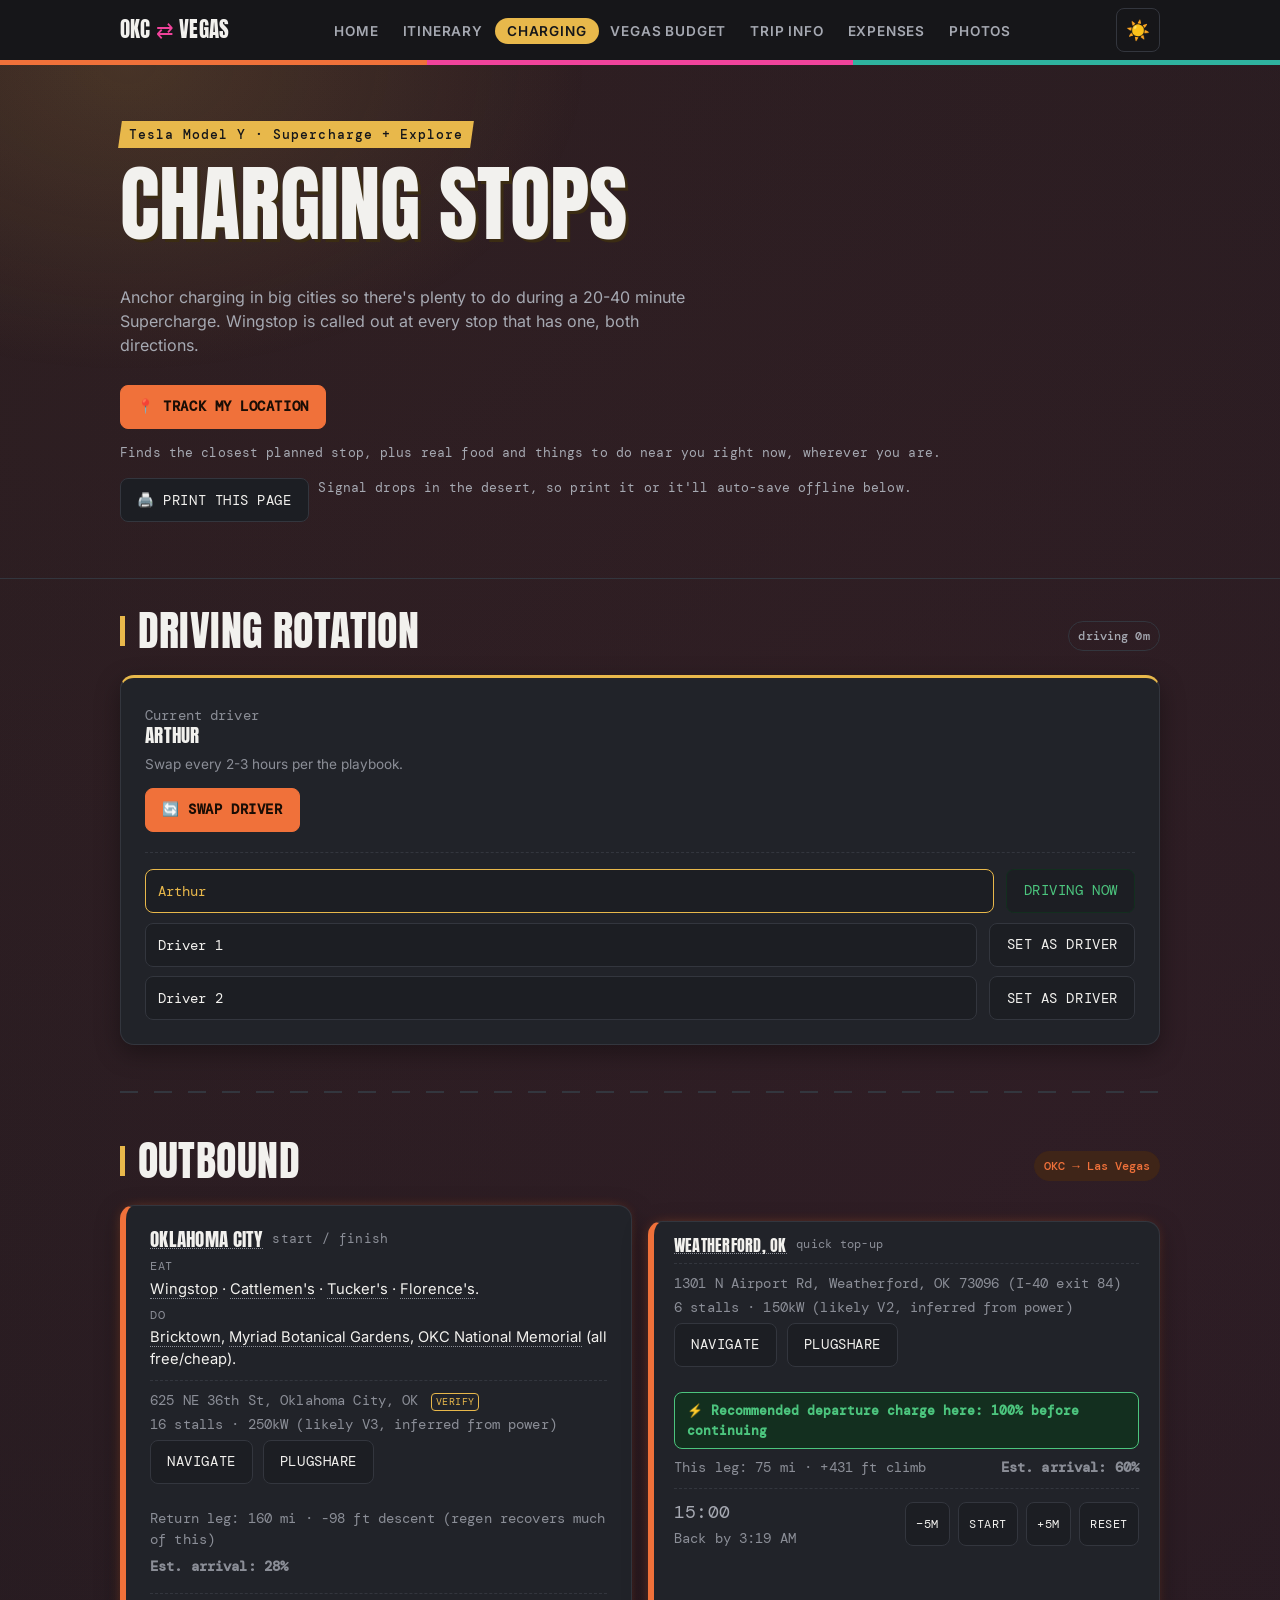
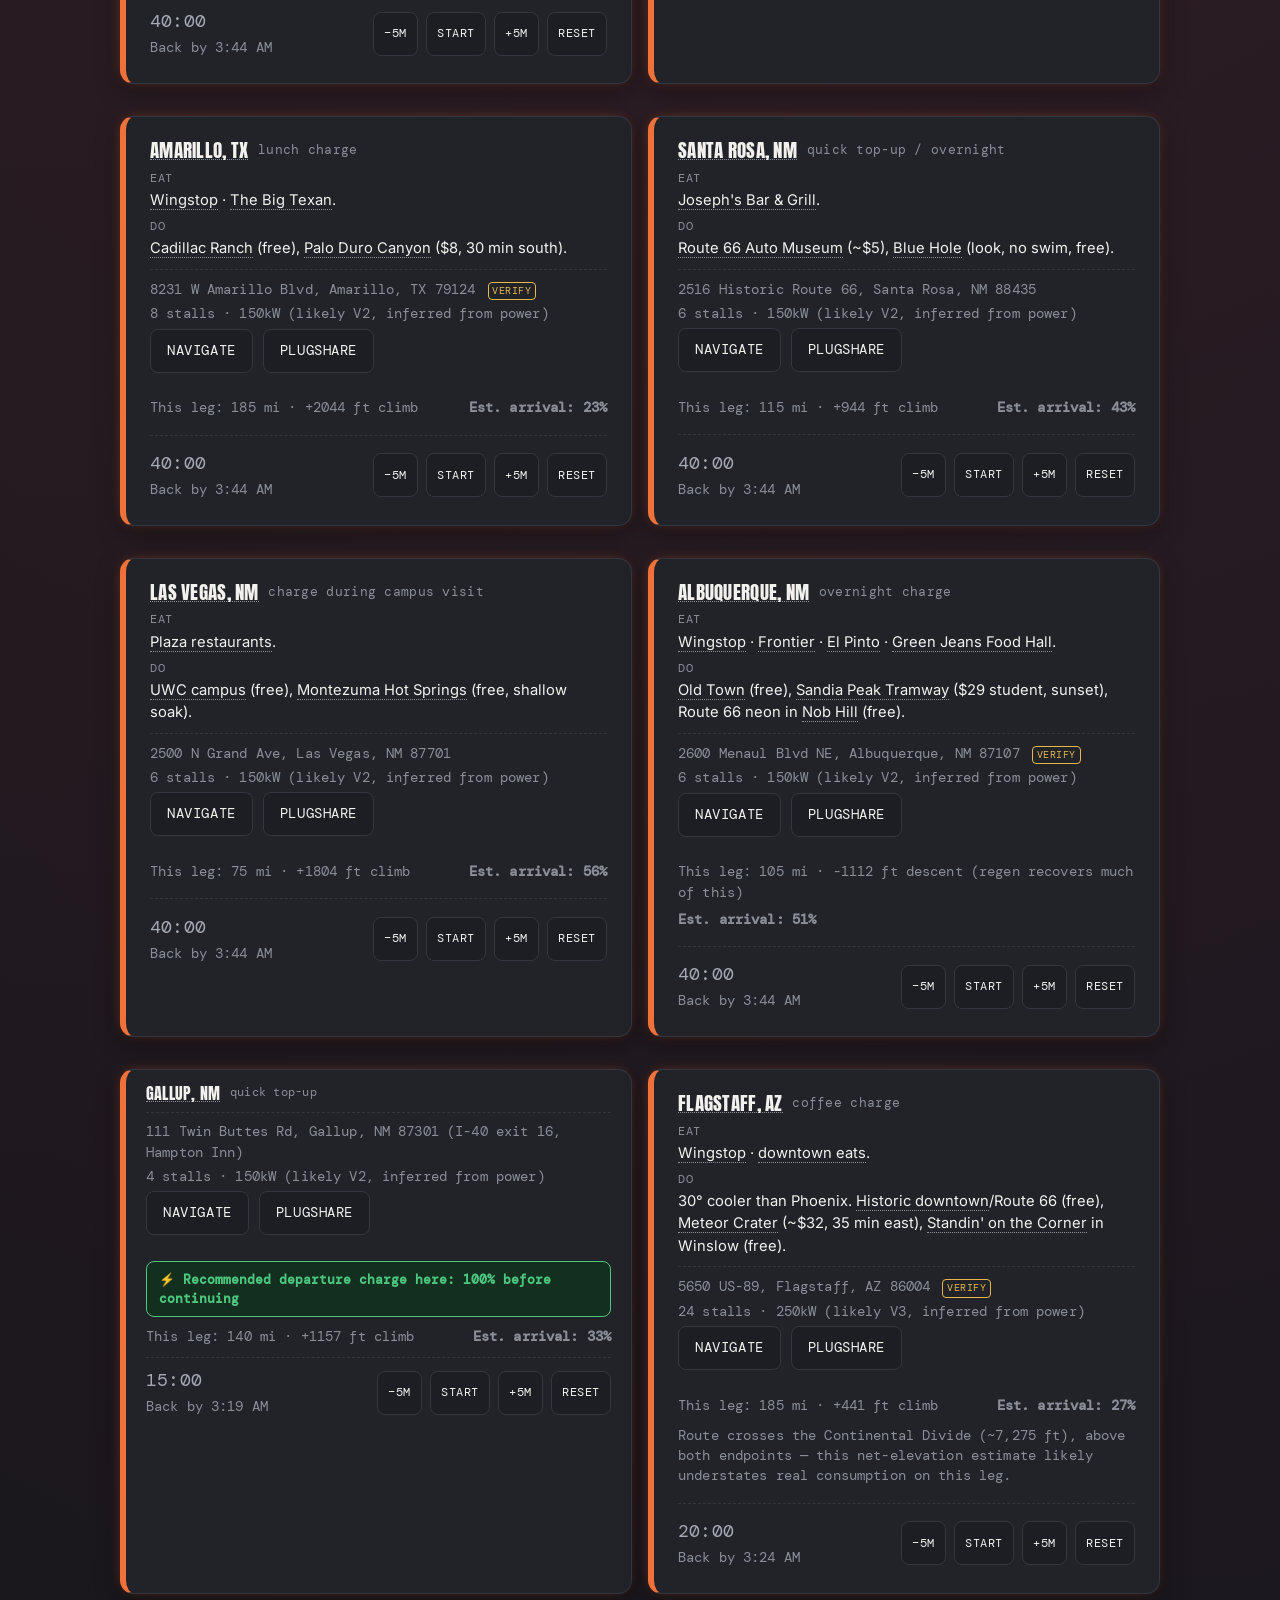
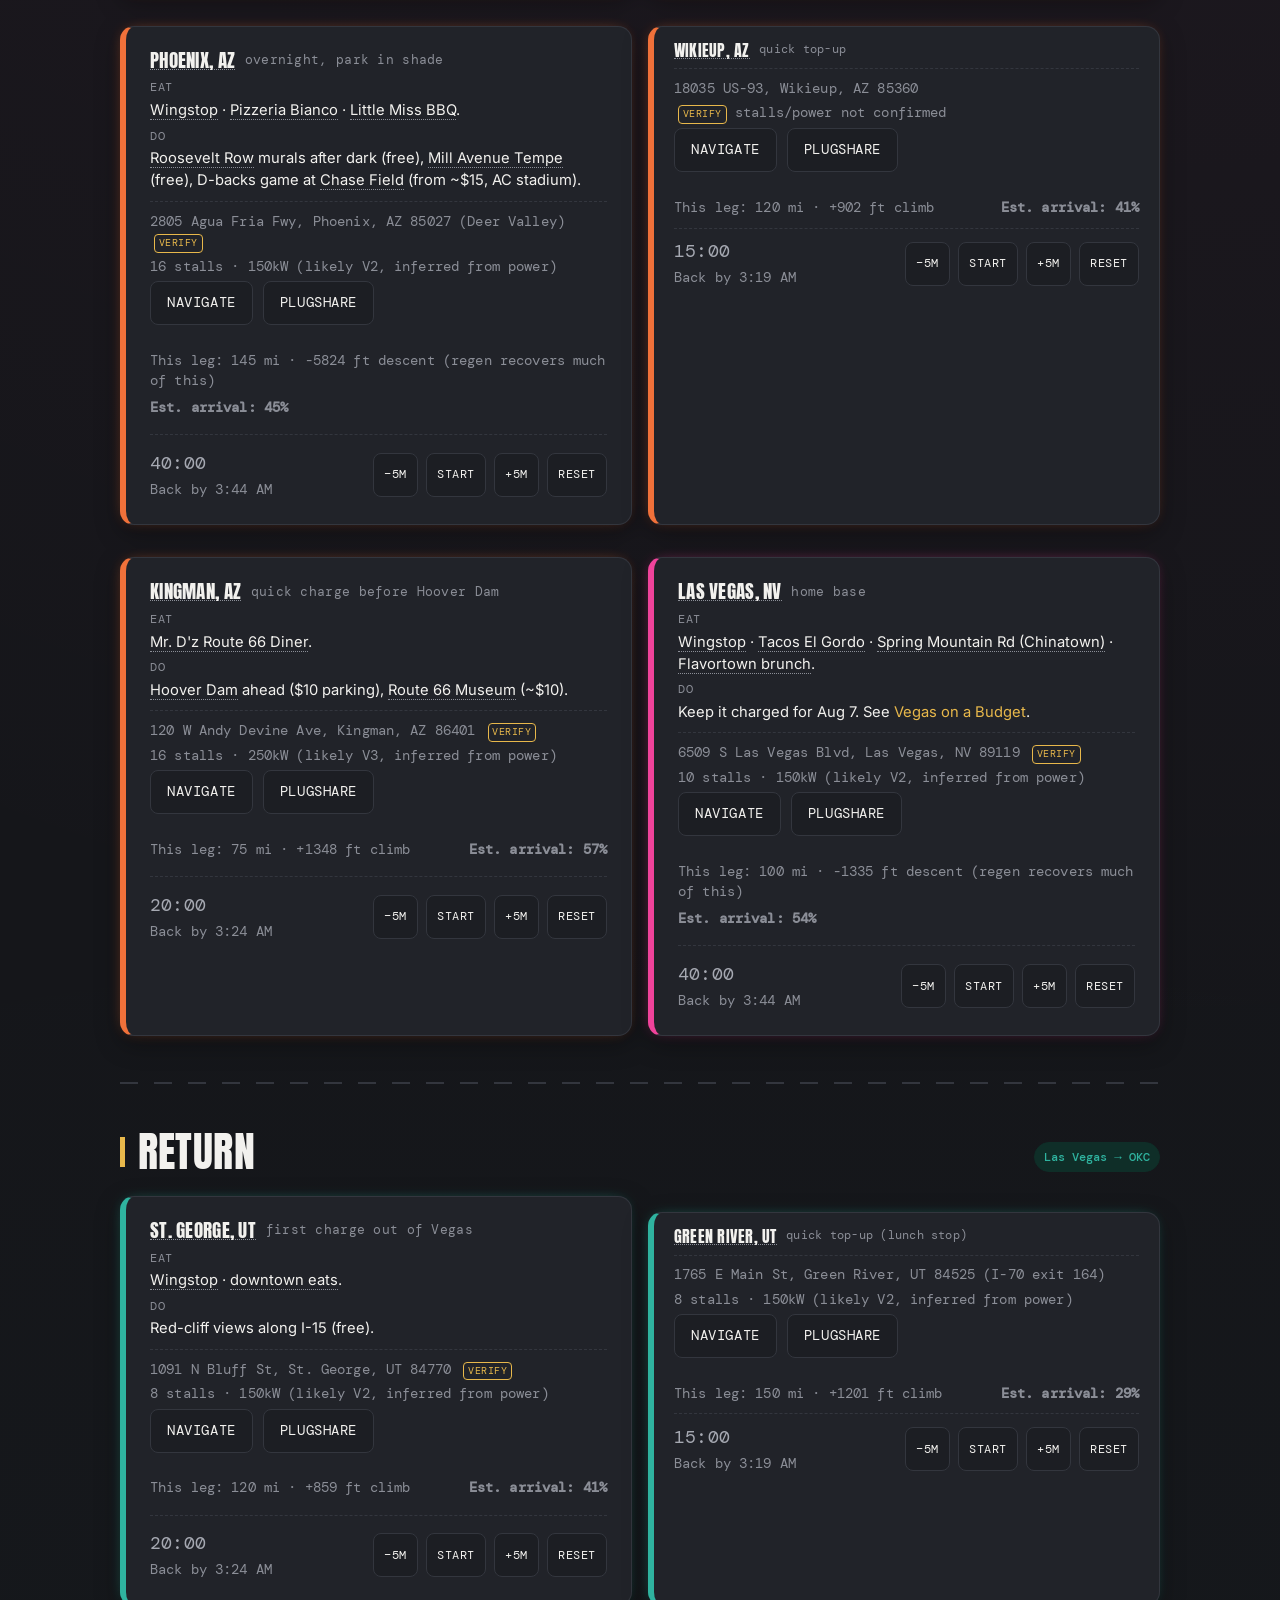
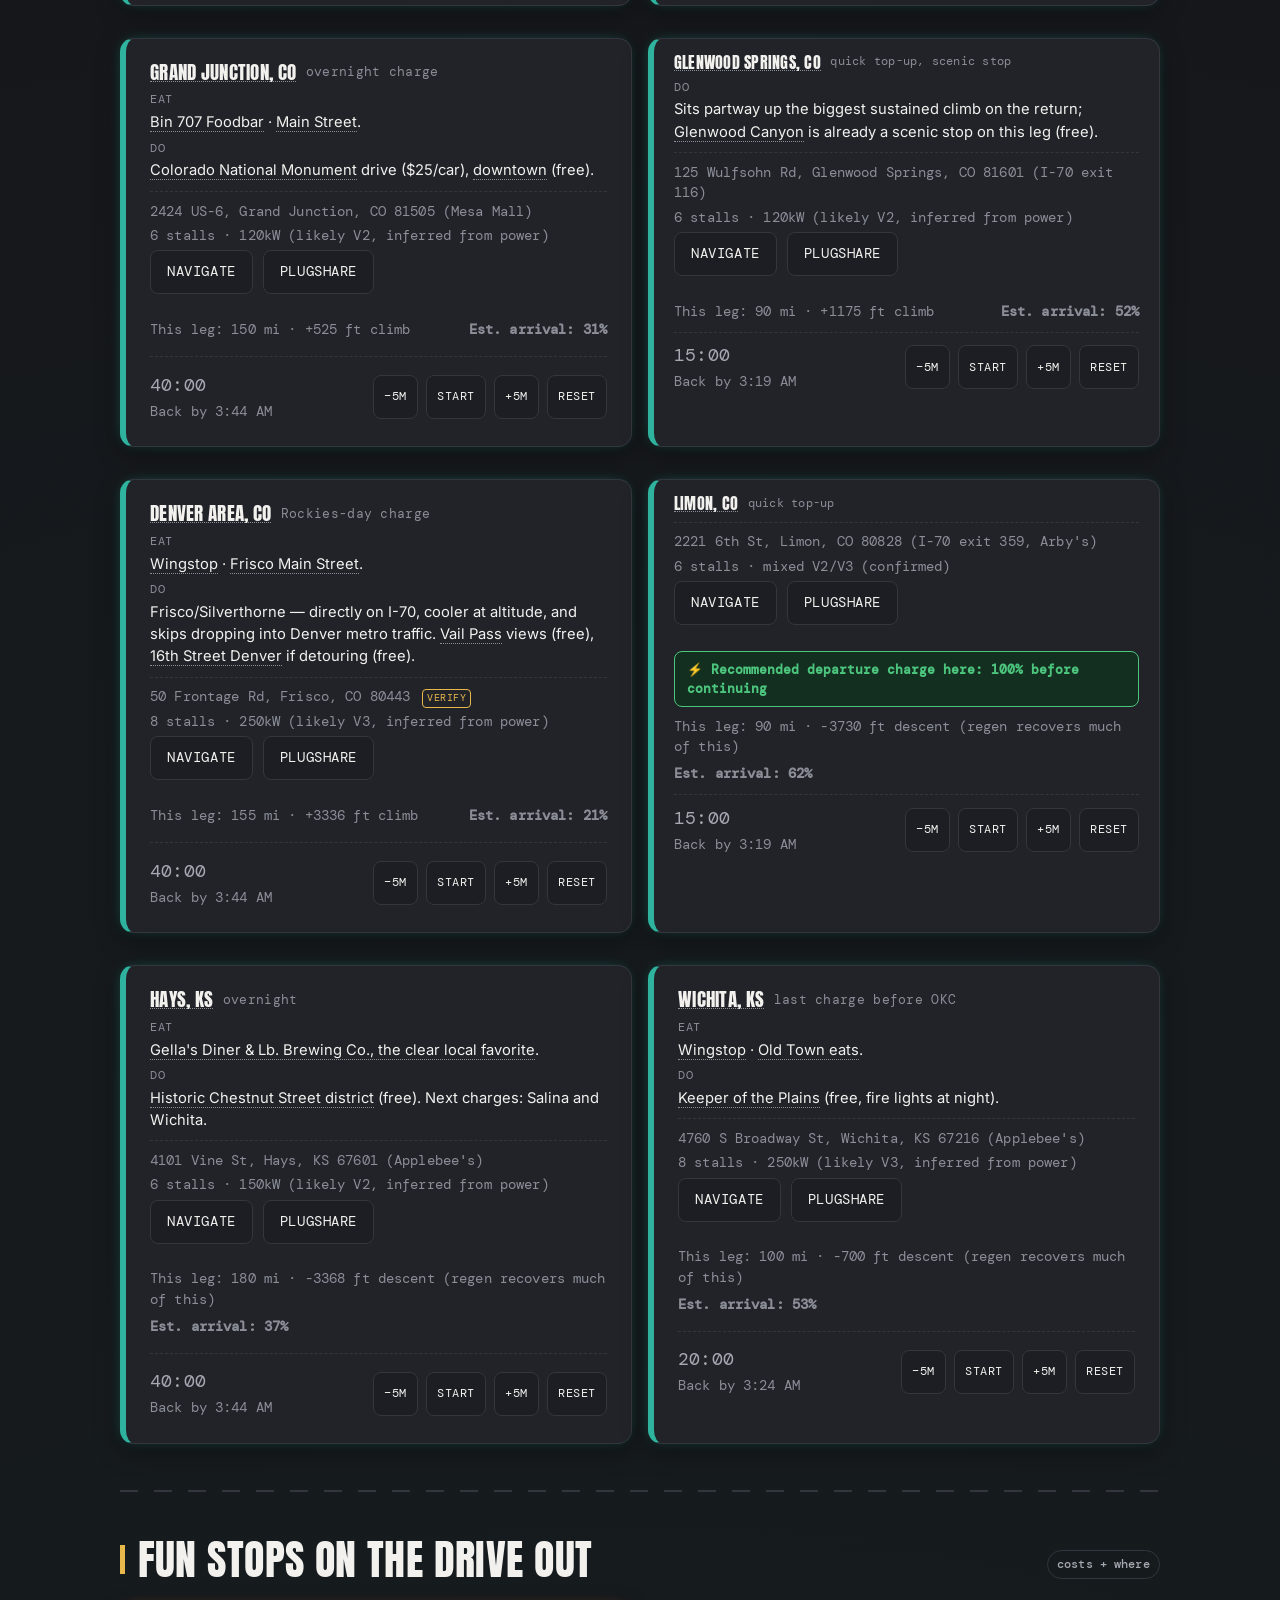
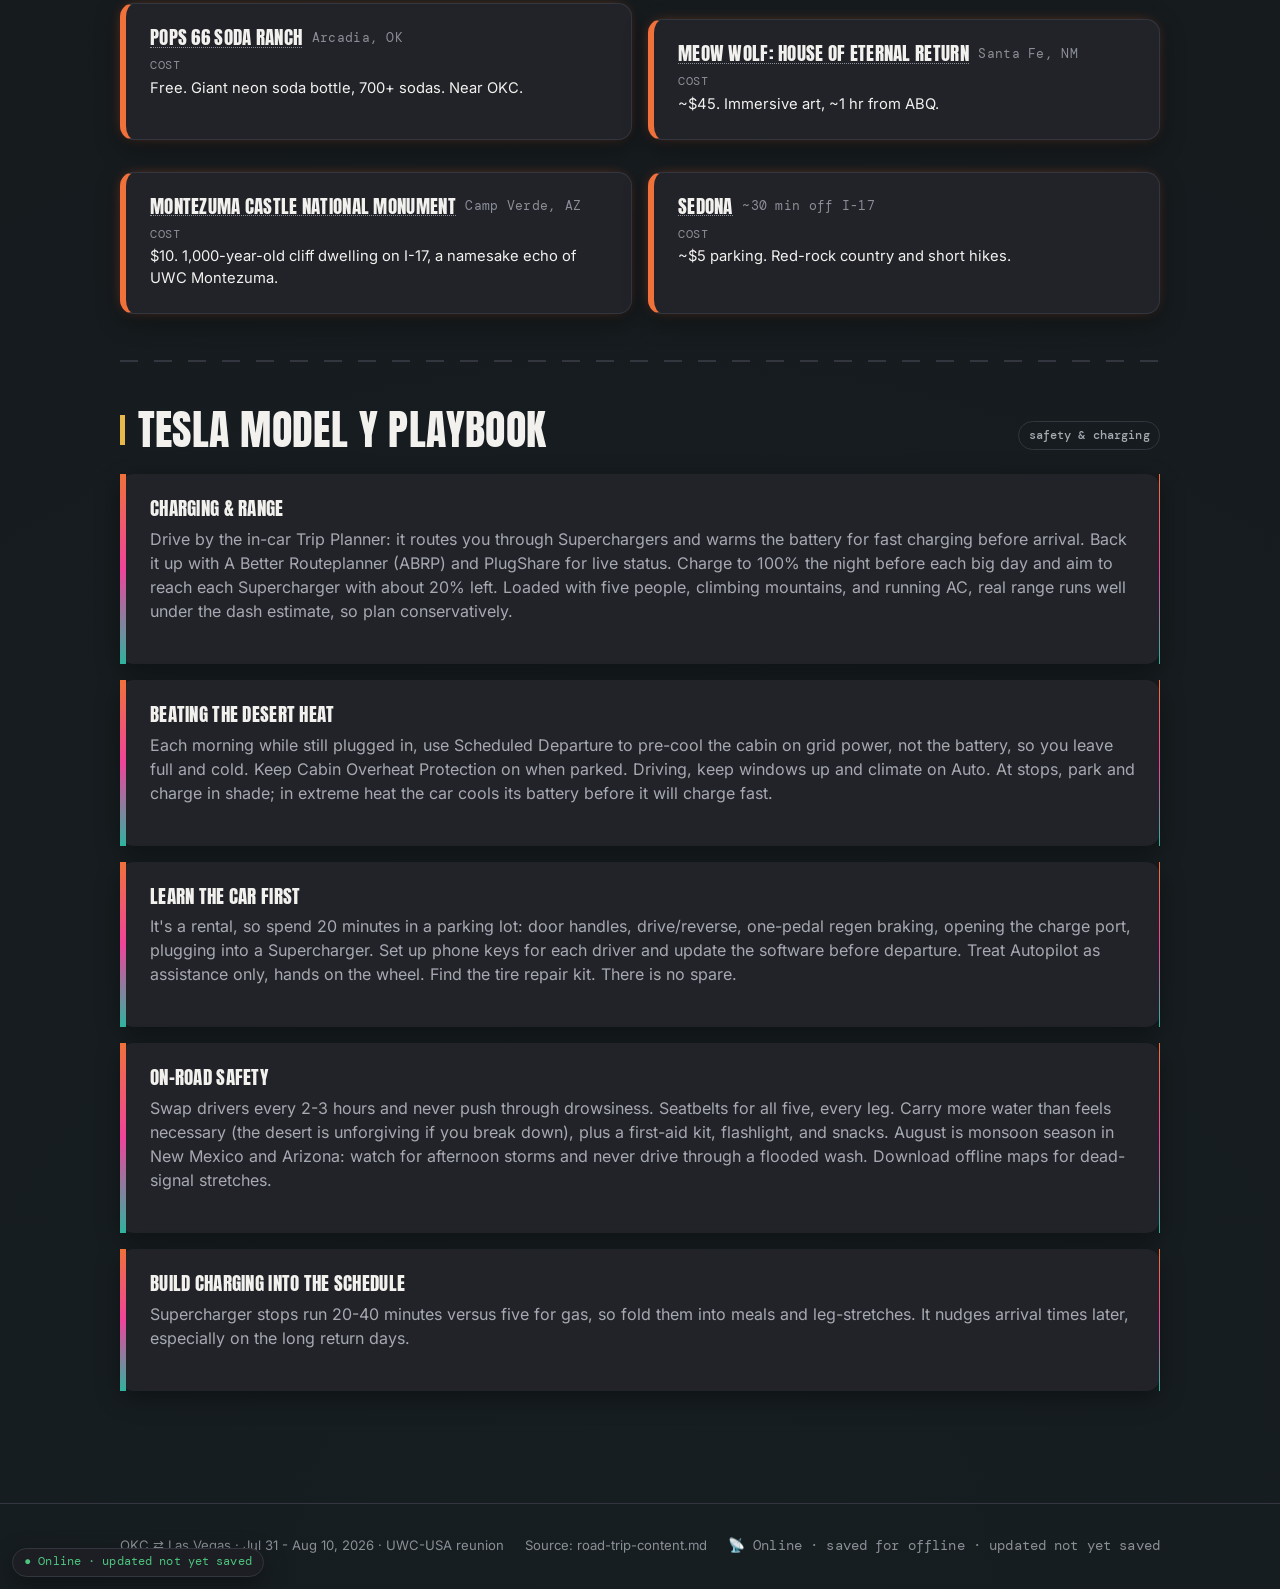
==== commit 00f9088f: "Make the site fully offline-capable (PWA) - Self-host Anton/DM Mono/Inter woff2 fonts; drop Google F" ====
--- a/charging.html
+++ b/charging.html
@@ -4,10 +4,11 @@
 <meta charset="UTF-8" />
 <meta name="viewport" content="width=device-width, initial-scale=1" />
 <title>Charging Stops: OKC ⇄ Vegas</title>
-<link rel="preconnect" href="https://fonts.googleapis.com" />
-<link rel="preconnect" href="https://fonts.gstatic.com" crossorigin />
-<link href="https://fonts.googleapis.com/css2?family=Anton&family=DM+Mono:wght@400;500&family=Inter:wght@400;500;600;700&display=swap" rel="stylesheet" />
+<link rel="stylesheet" href="css/fonts.css" />
 <link rel="stylesheet" href="css/style.css" />
+<link rel="manifest" href="manifest.webmanifest" />
+<meta name="theme-color" content="#15161a" />
+<link rel="apple-touch-icon" href="icons/apple-touch-icon.png" />
 <script>(function(){try{if(localStorage.getItem("roadtrip-sunlight-mode")==="1")document.documentElement.classList.add("sunlight-mode");}catch(e){}})();</script>
 </head>
 <body class="page-charging">
--- a/css/fonts.css
+++ b/css/fonts.css
@@ -0,0 +1,34 @@
+/* Self-hosted fonts (latin subsets) so typography works fully offline.
+   Downloaded from Google Fonts; Inter is a variable font covering 100-900. */
+
+@font-face {
+  font-family: "Anton";
+  font-style: normal;
+  font-weight: 400;
+  font-display: swap;
+  src: url("../fonts/anton-400.woff2") format("woff2");
+}
+
+@font-face {
+  font-family: "DM Mono";
+  font-style: normal;
+  font-weight: 400;
+  font-display: swap;
+  src: url("../fonts/dmmono-400.woff2") format("woff2");
+}
+
+@font-face {
+  font-family: "DM Mono";
+  font-style: normal;
+  font-weight: 500;
+  font-display: swap;
+  src: url("../fonts/dmmono-500.woff2") format("woff2");
+}
+
+@font-face {
+  font-family: "Inter";
+  font-style: normal;
+  font-weight: 100 900;
+  font-display: swap;
+  src: url("../fonts/inter-var.woff2") format("woff2");
+}
--- a/css/style.css
+++ b/css/style.css
@@ -2016,3 +2016,58 @@
     page-break-inside: avoid;
   }
 }
+
+/* --- offline status pill + update banner (sw-register.js) --- */
+
+.net-pill {
+  position: fixed;
+  bottom: 0.75rem;
+  left: 0.75rem;
+  z-index: 90;
+  padding: 0.3rem 0.7rem;
+  border-radius: 999px;
+  font-size: 0.72rem;
+  font-family: var(--font-mono);
+  color: var(--green);
+  background: var(--bg-raised);
+  border: 1px solid var(--border);
+  box-shadow: var(--shadow);
+  pointer-events: none;
+}
+
+.net-pill-offline {
+  color: var(--gold);
+}
+
+.update-banner {
+  position: fixed;
+  bottom: 0;
+  left: 0;
+  right: 0;
+  z-index: 100;
+  display: flex;
+  align-items: center;
+  justify-content: center;
+  gap: 1rem;
+  padding: 0.75rem 1rem;
+  padding-bottom: calc(0.75rem + env(safe-area-inset-bottom, 0px));
+  background: var(--bg-raised);
+  border-top: 2px solid var(--page-accent);
+  color: var(--text);
+  font-family: var(--font-body);
+  font-size: 0.9rem;
+  box-shadow: 0 -8px 24px rgba(0, 0, 0, 0.35);
+}
+
+.update-banner .update-banner-btn {
+  background: var(--page-accent);
+  color: var(--bg);
+  border: none;
+  font-weight: 600;
+}
+
+/* keep the pill clear of the banner when both are visible */
+.update-banner ~ .net-pill,
+body:has(.update-banner) .net-pill {
+  bottom: 4.5rem;
+}
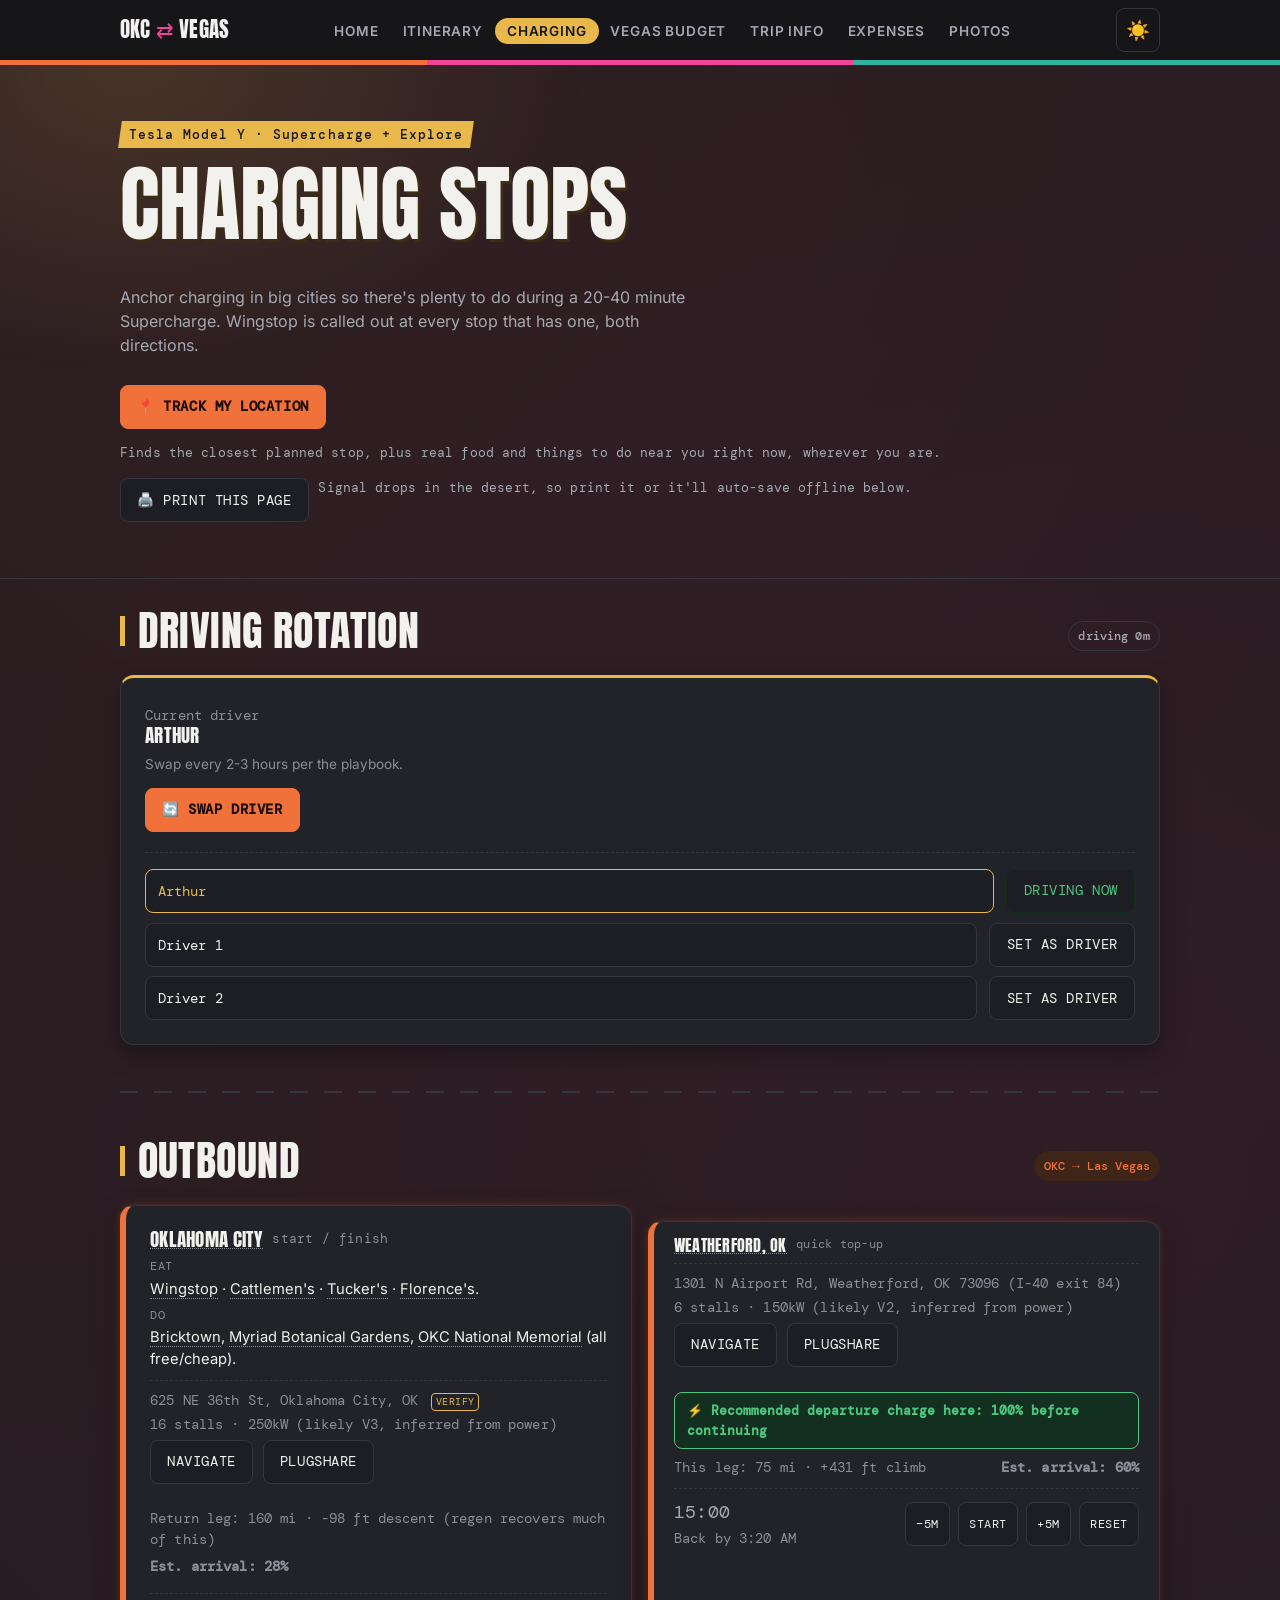
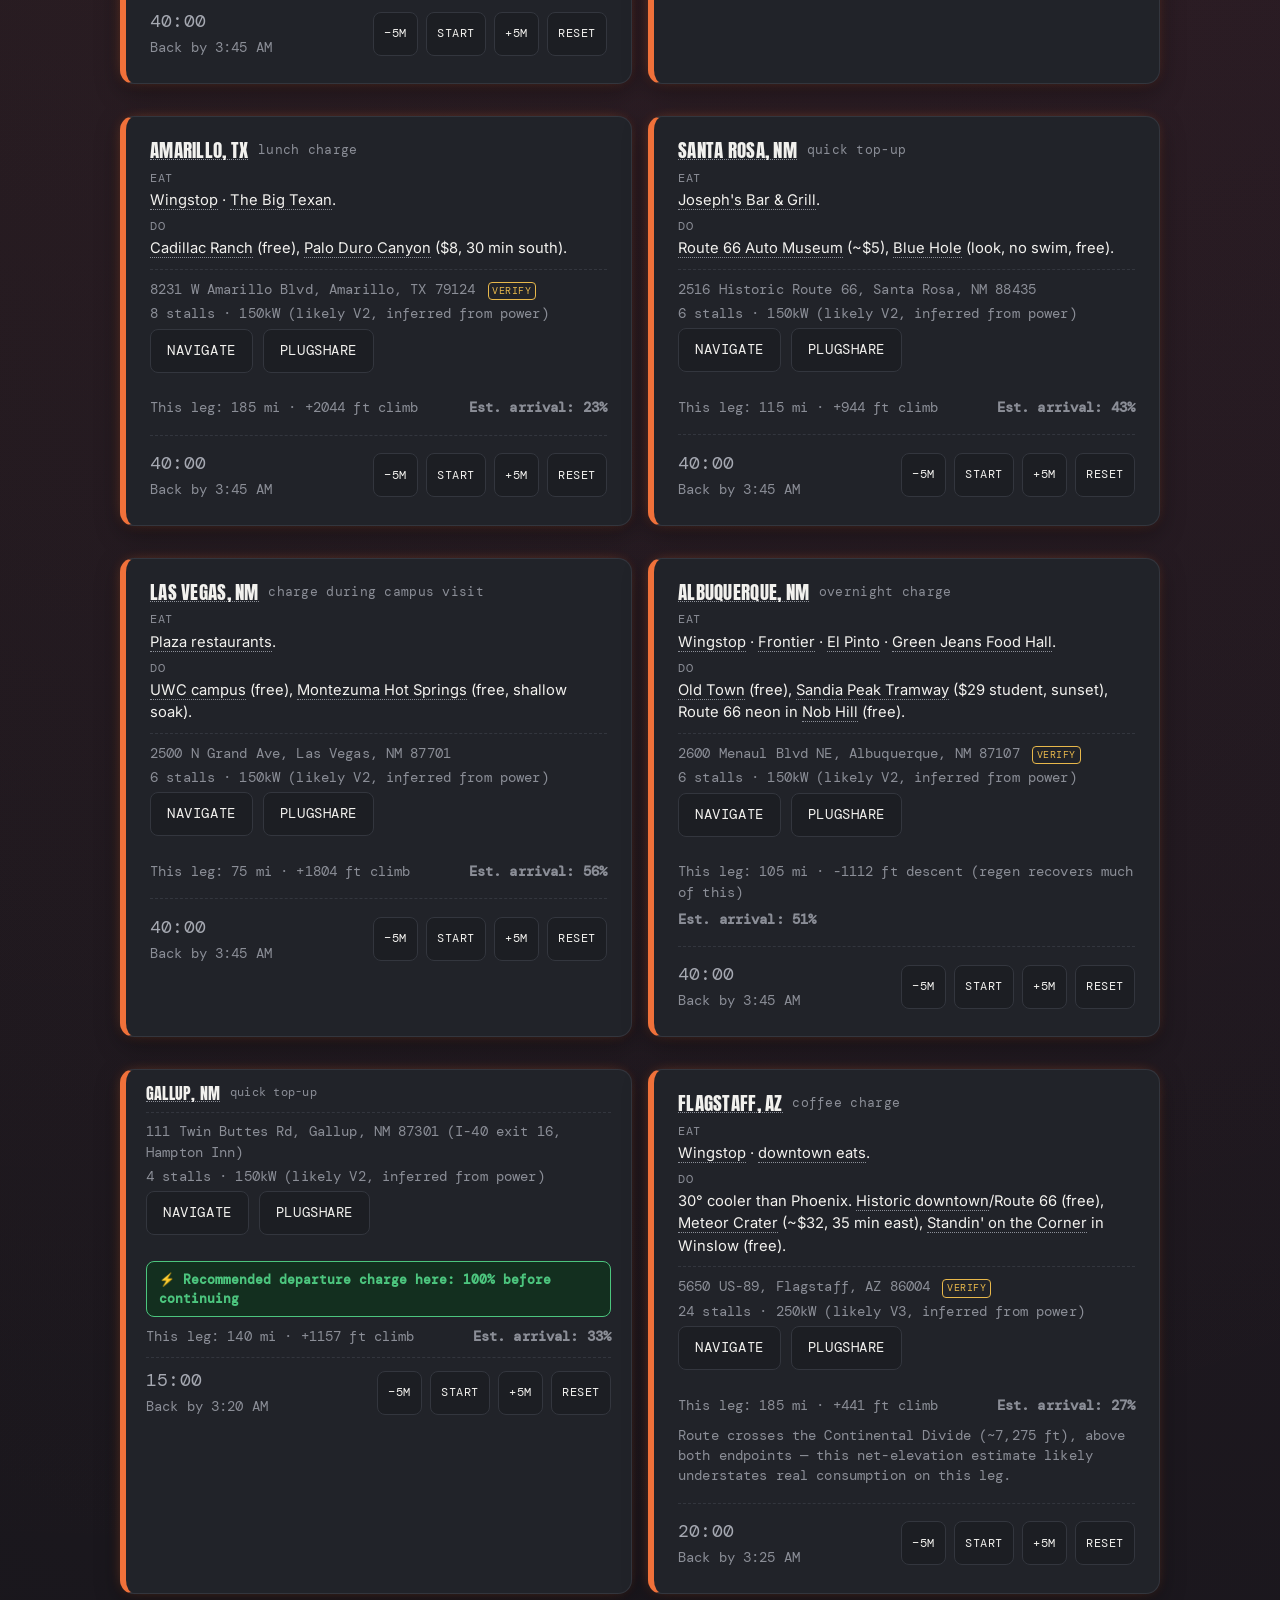
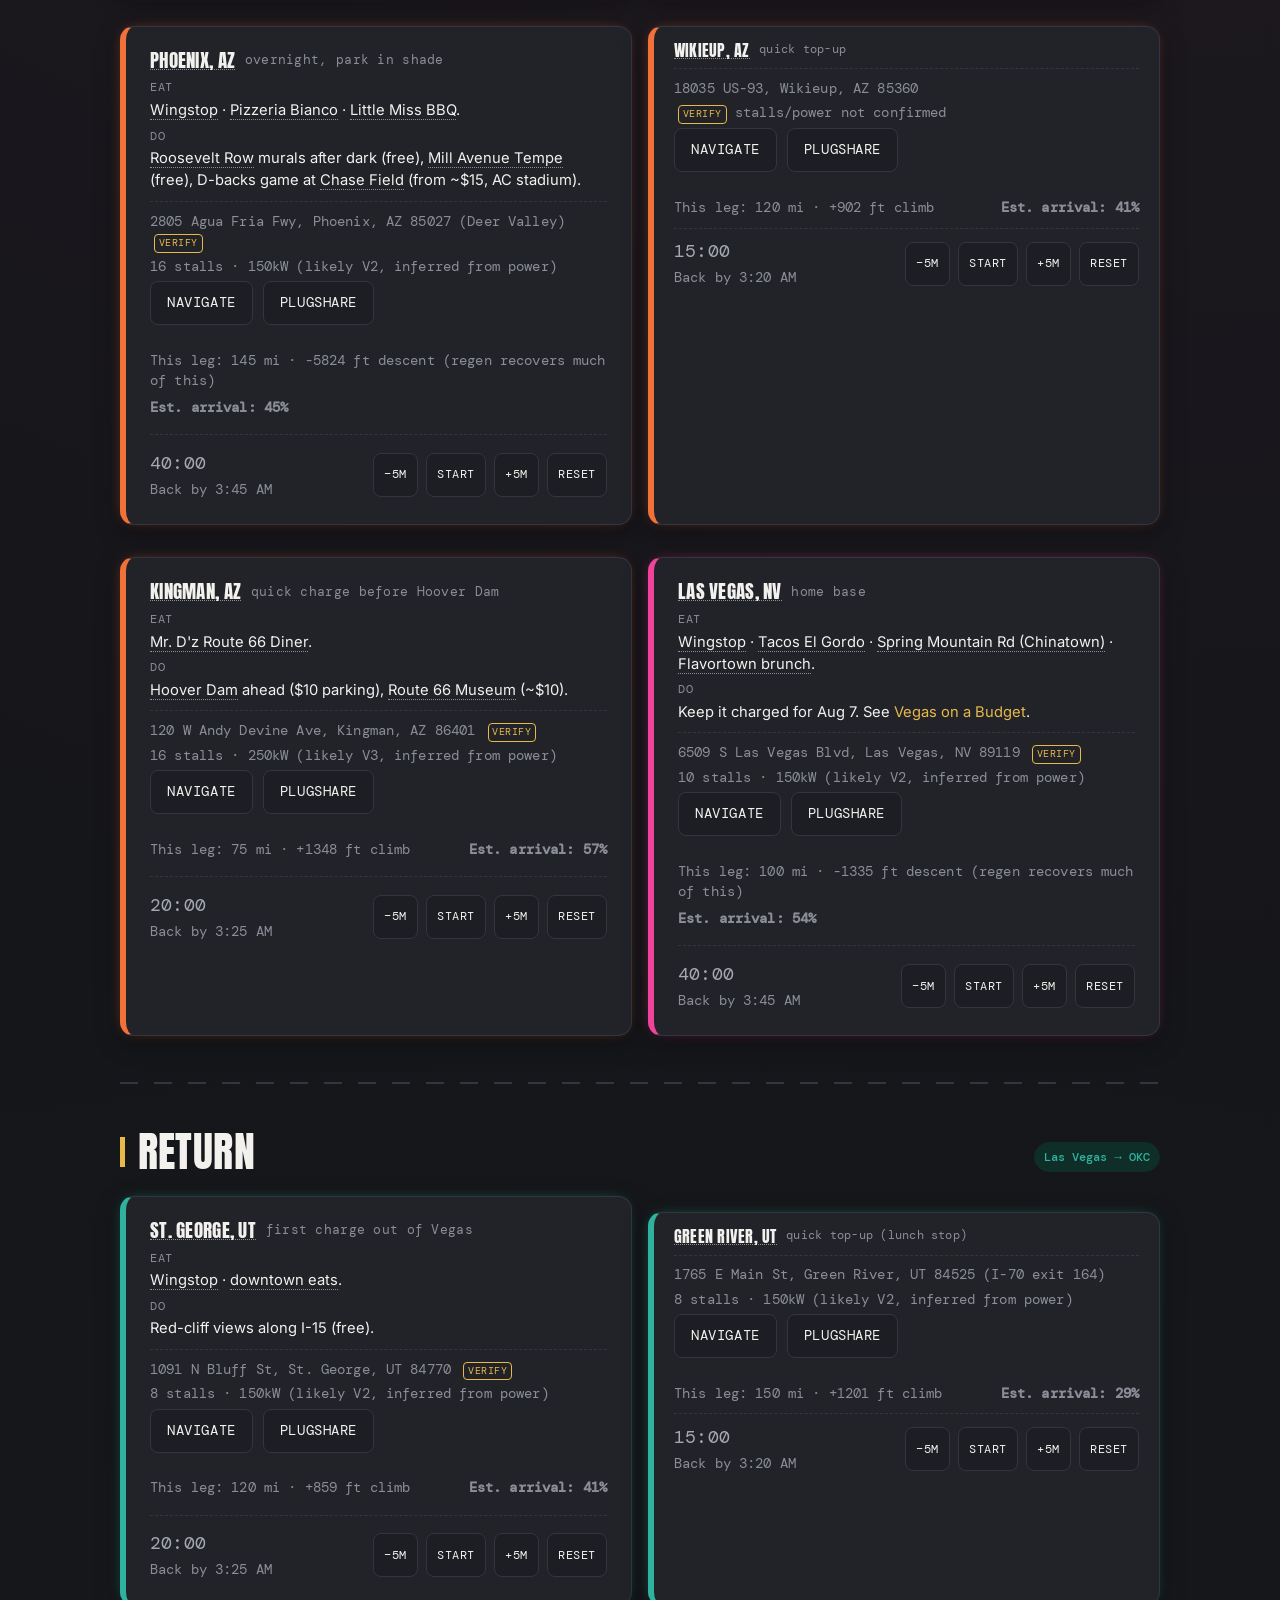
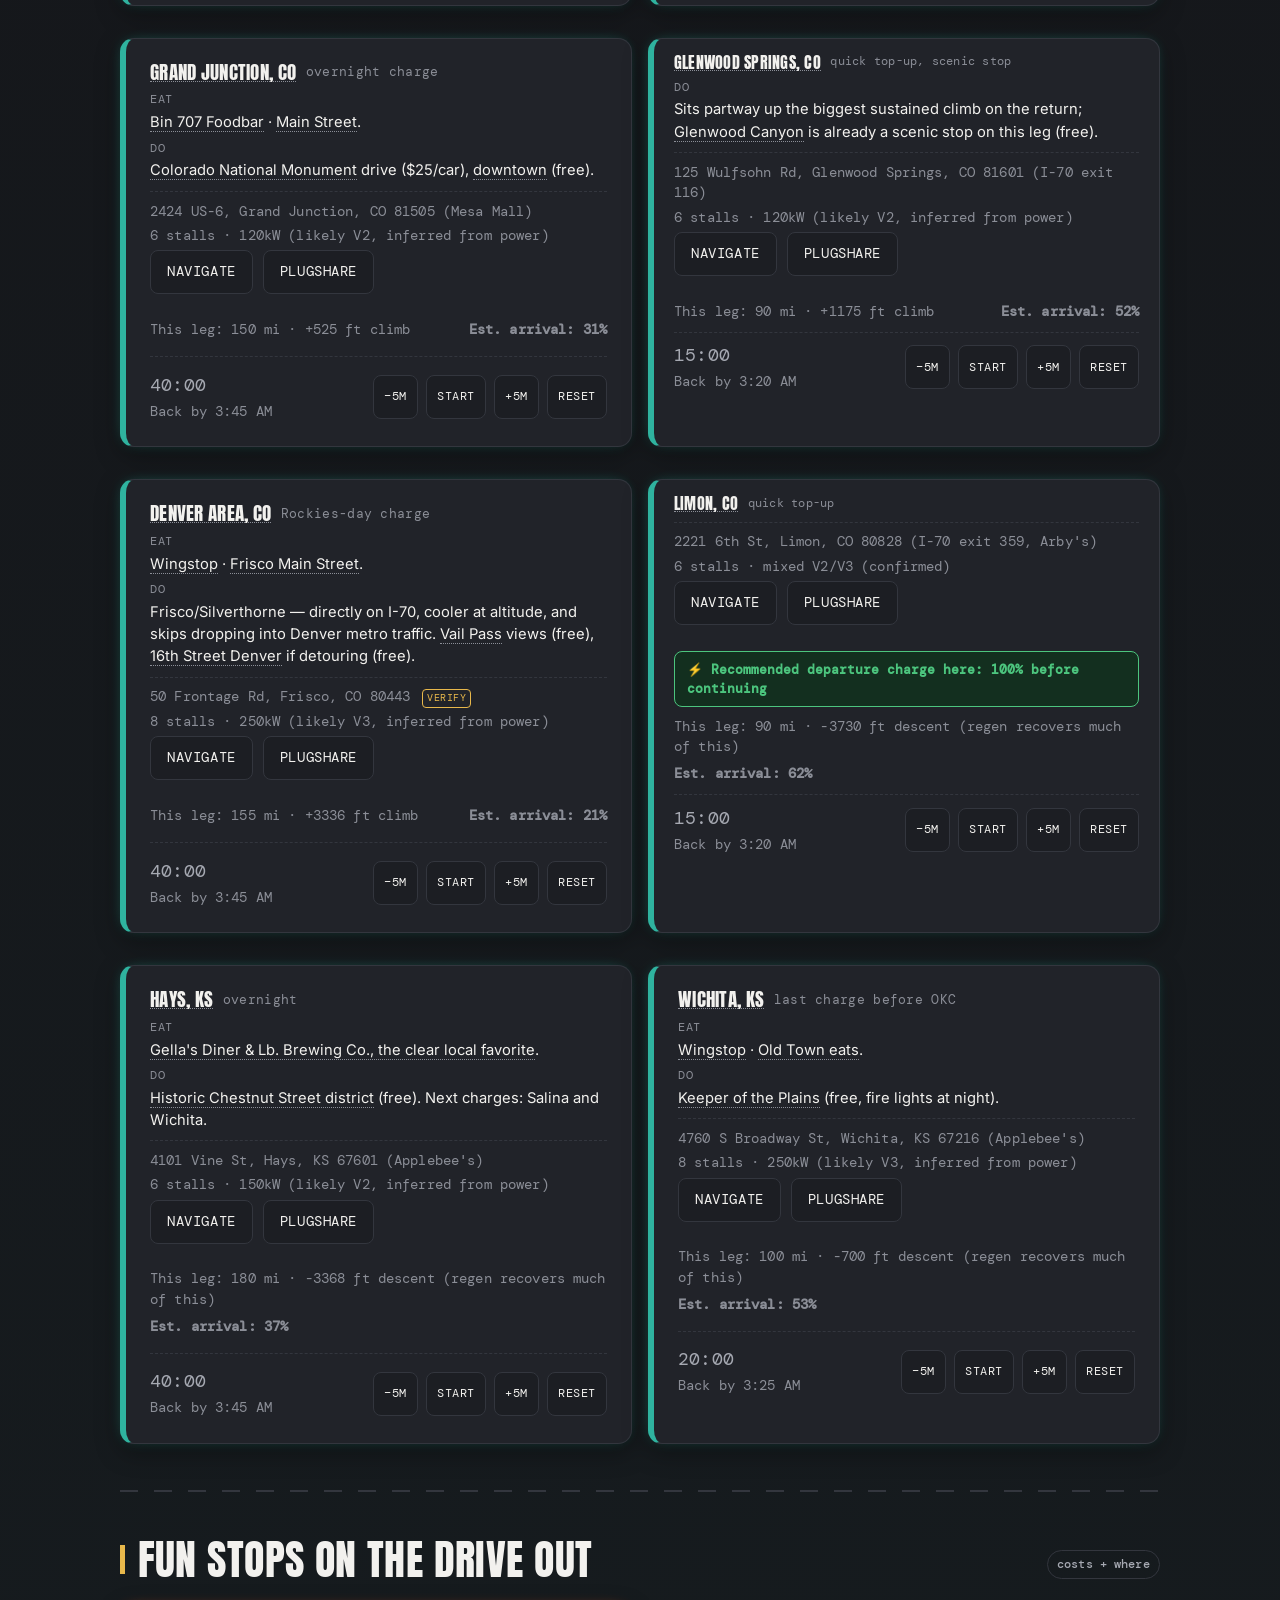
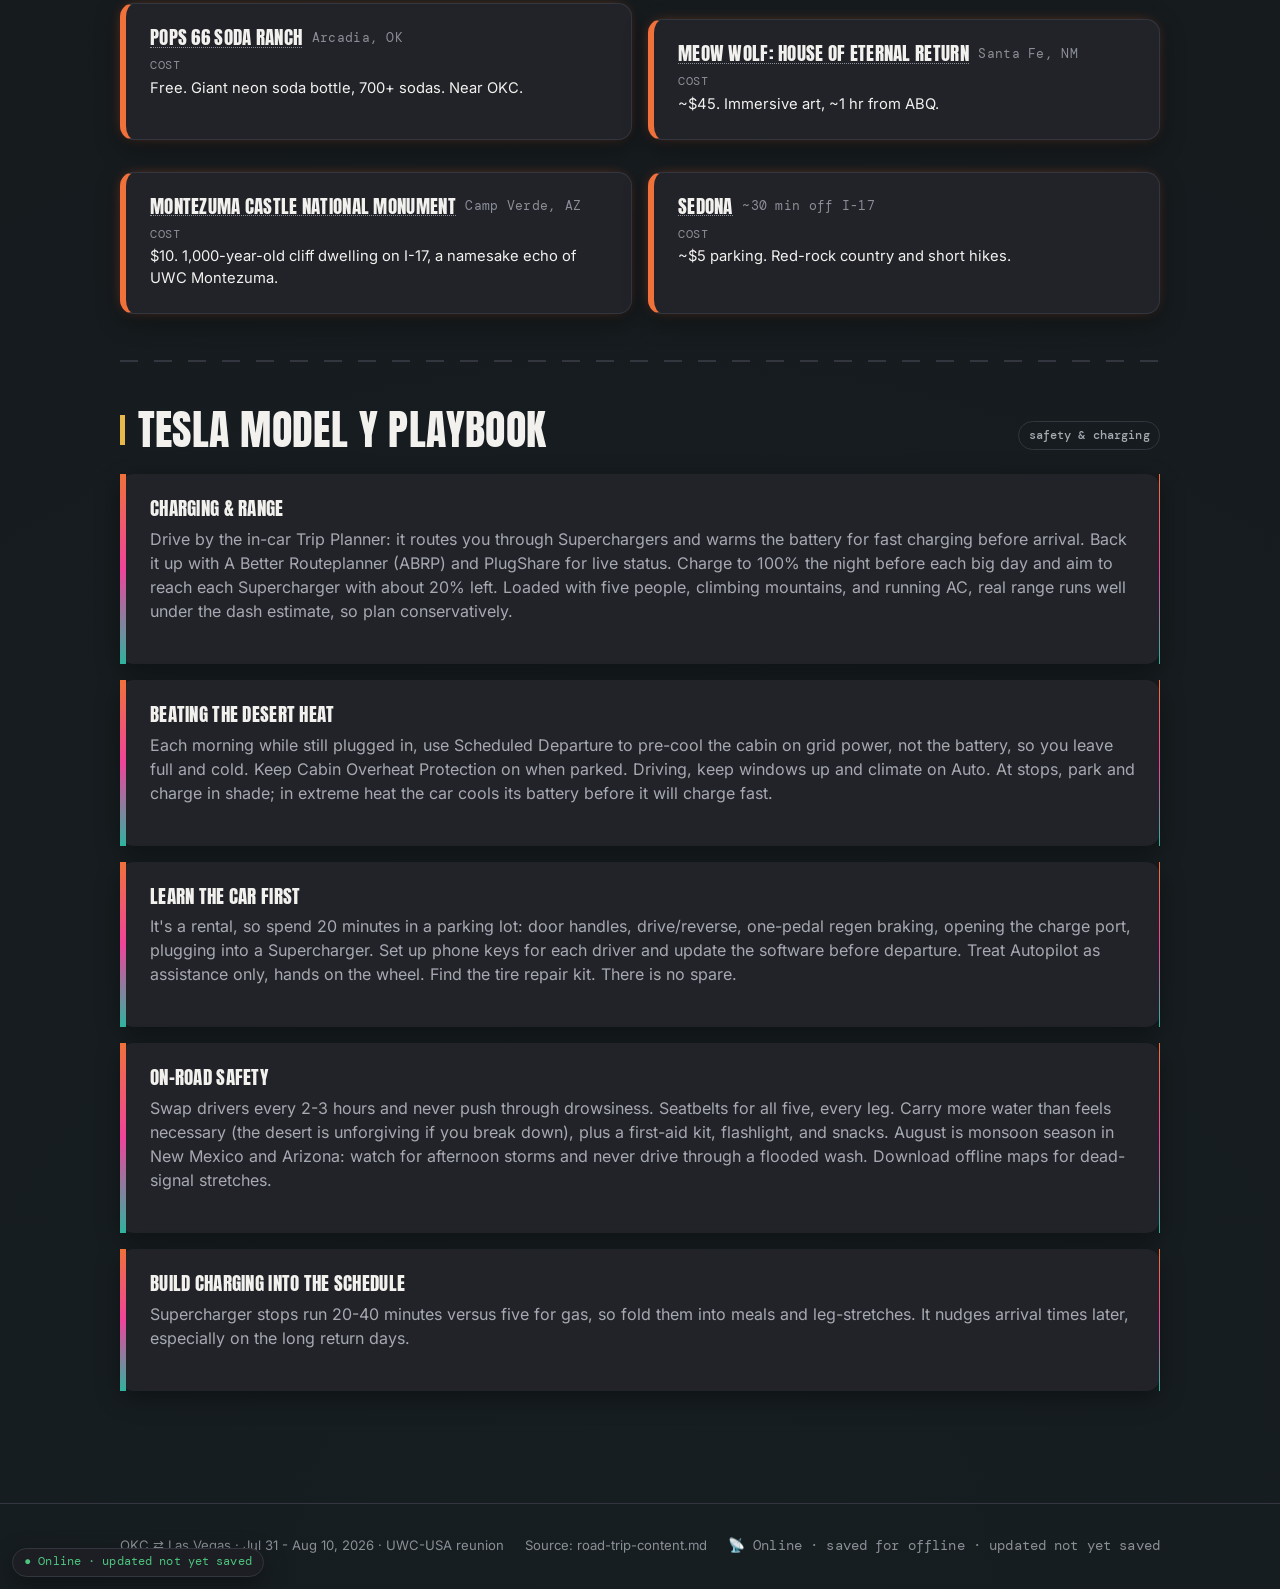
==== commit 4df9d47a: "Correct itinerary: first overnight is Las Vegas, NM, not Santa Rosa - Outbound Day 1 now drives OKC " ====
--- a/charging.html
+++ b/charging.html
@@ -167,7 +167,7 @@
       </div>
 
       <div class="card leg-outbound stop-card" data-lat="34.9381" data-lng="-104.6819" data-stop-id="santa-rosa" data-elevation="4620" data-distance-prev="115">
-        <h3>Santa Rosa, NM <span class="miles">quick top-up / overnight</span> <span class="nearest-badge" hidden>📍 <span class="nearest-dist"></span> mi</span></h3>
+        <h3>Santa Rosa, NM <span class="miles">quick top-up</span> <span class="nearest-badge" hidden>📍 <span class="nearest-dist"></span> mi</span></h3>
         <div class="stop-food"><span>Eat</span>Joseph's Bar &amp; Grill.</div>
         <div class="stop-do"><span>Do</span><a class="map-link" href="https://www.google.com/maps/search/?api=1&query=Route%2066%20Auto%20Museum%2C%20Santa%20Rosa%2C%20NM" target="_blank" rel="noopener noreferrer">Route 66 Auto Museum</a> (~$5), <a class="map-link" href="https://www.google.com/maps/search/?api=1&query=Blue%20Hole%2C%20Santa%20Rosa%2C%20NM" target="_blank" rel="noopener noreferrer">Blue Hole</a> (look, no swim, free).</div>
         <div class="supercharger-detail">
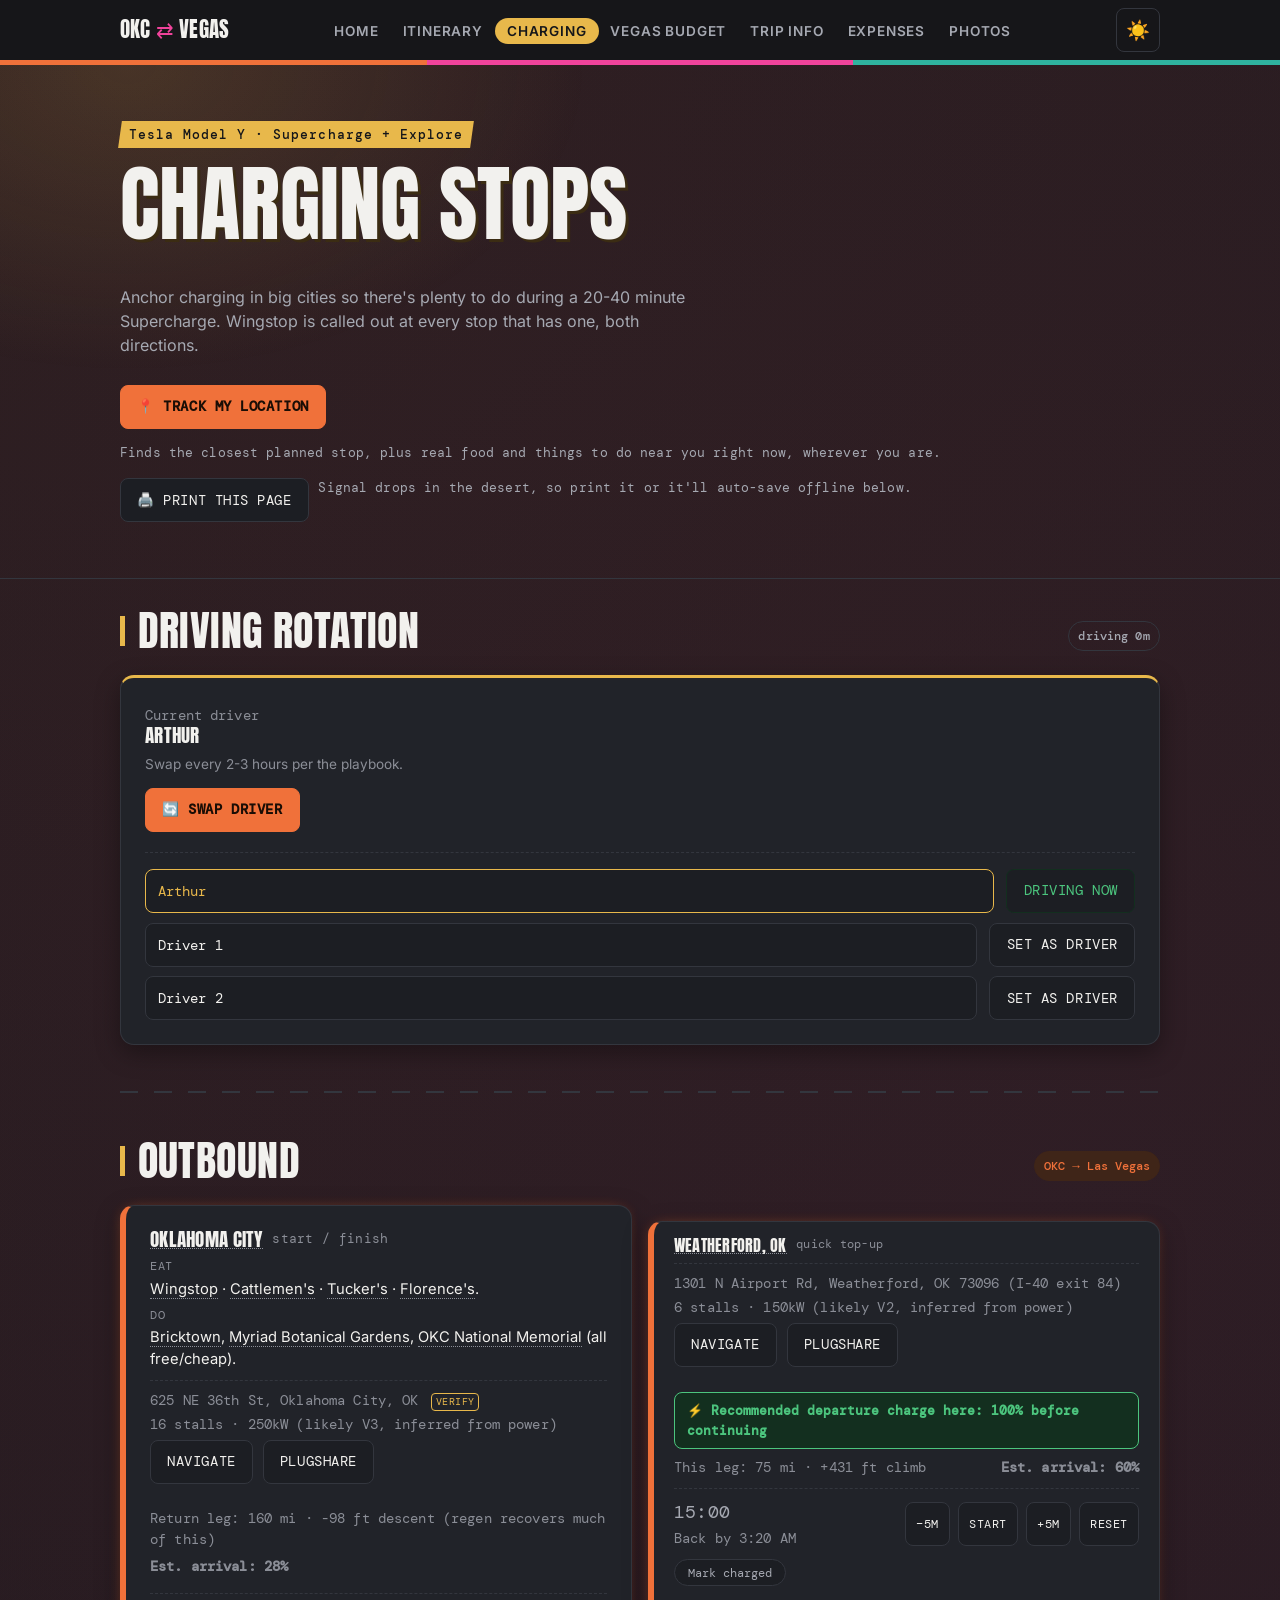
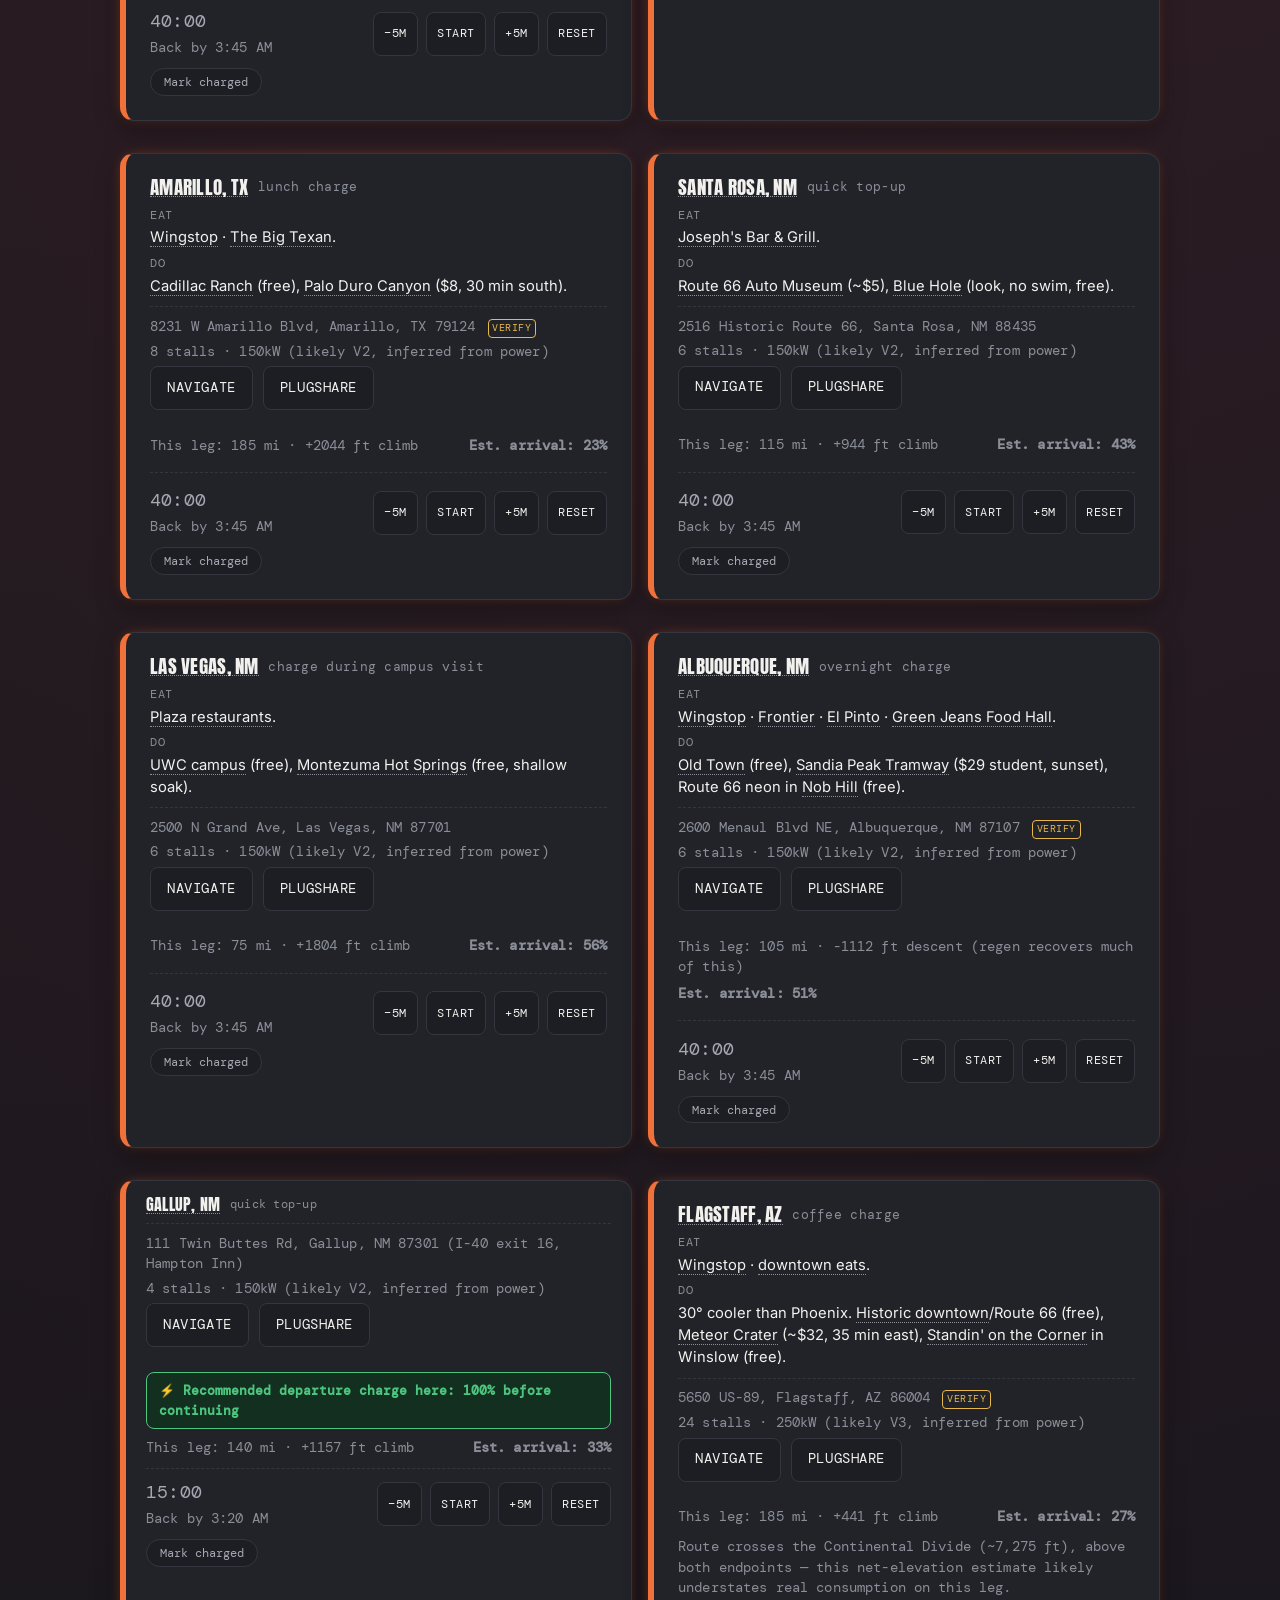
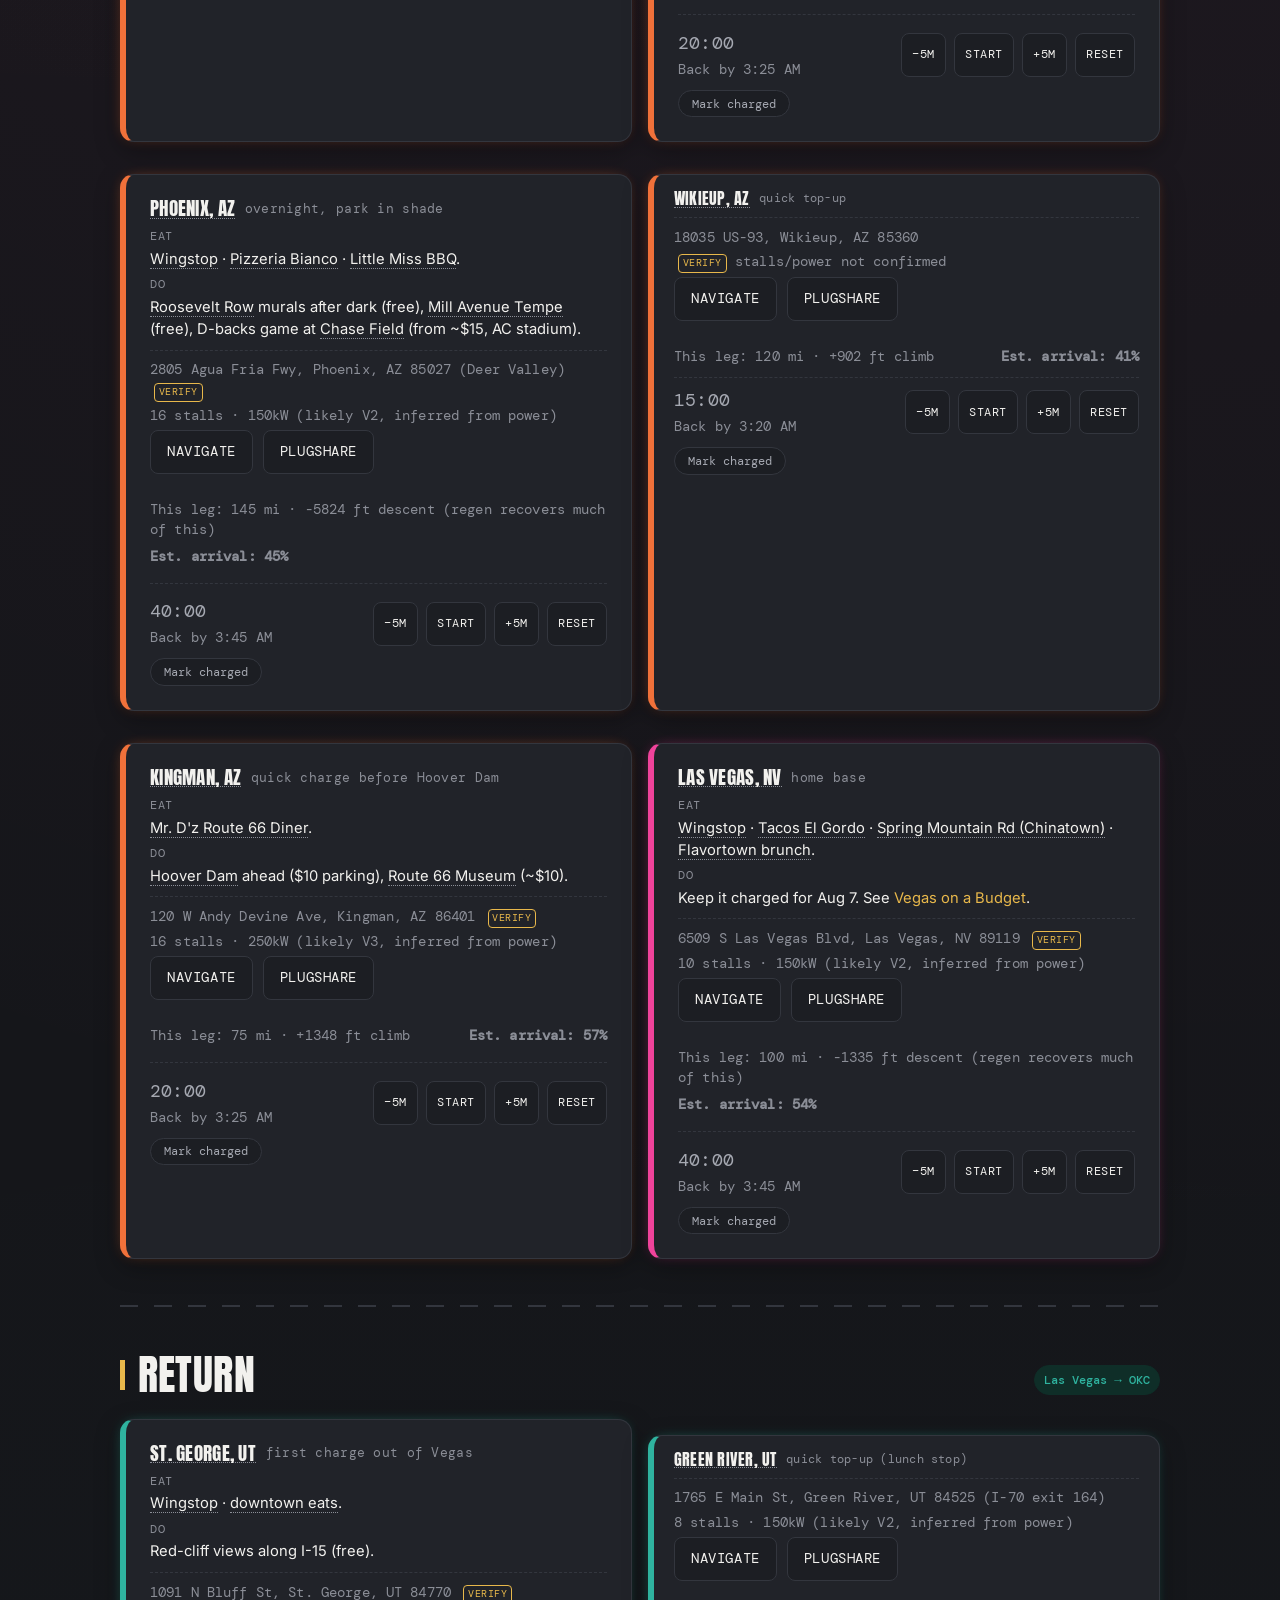
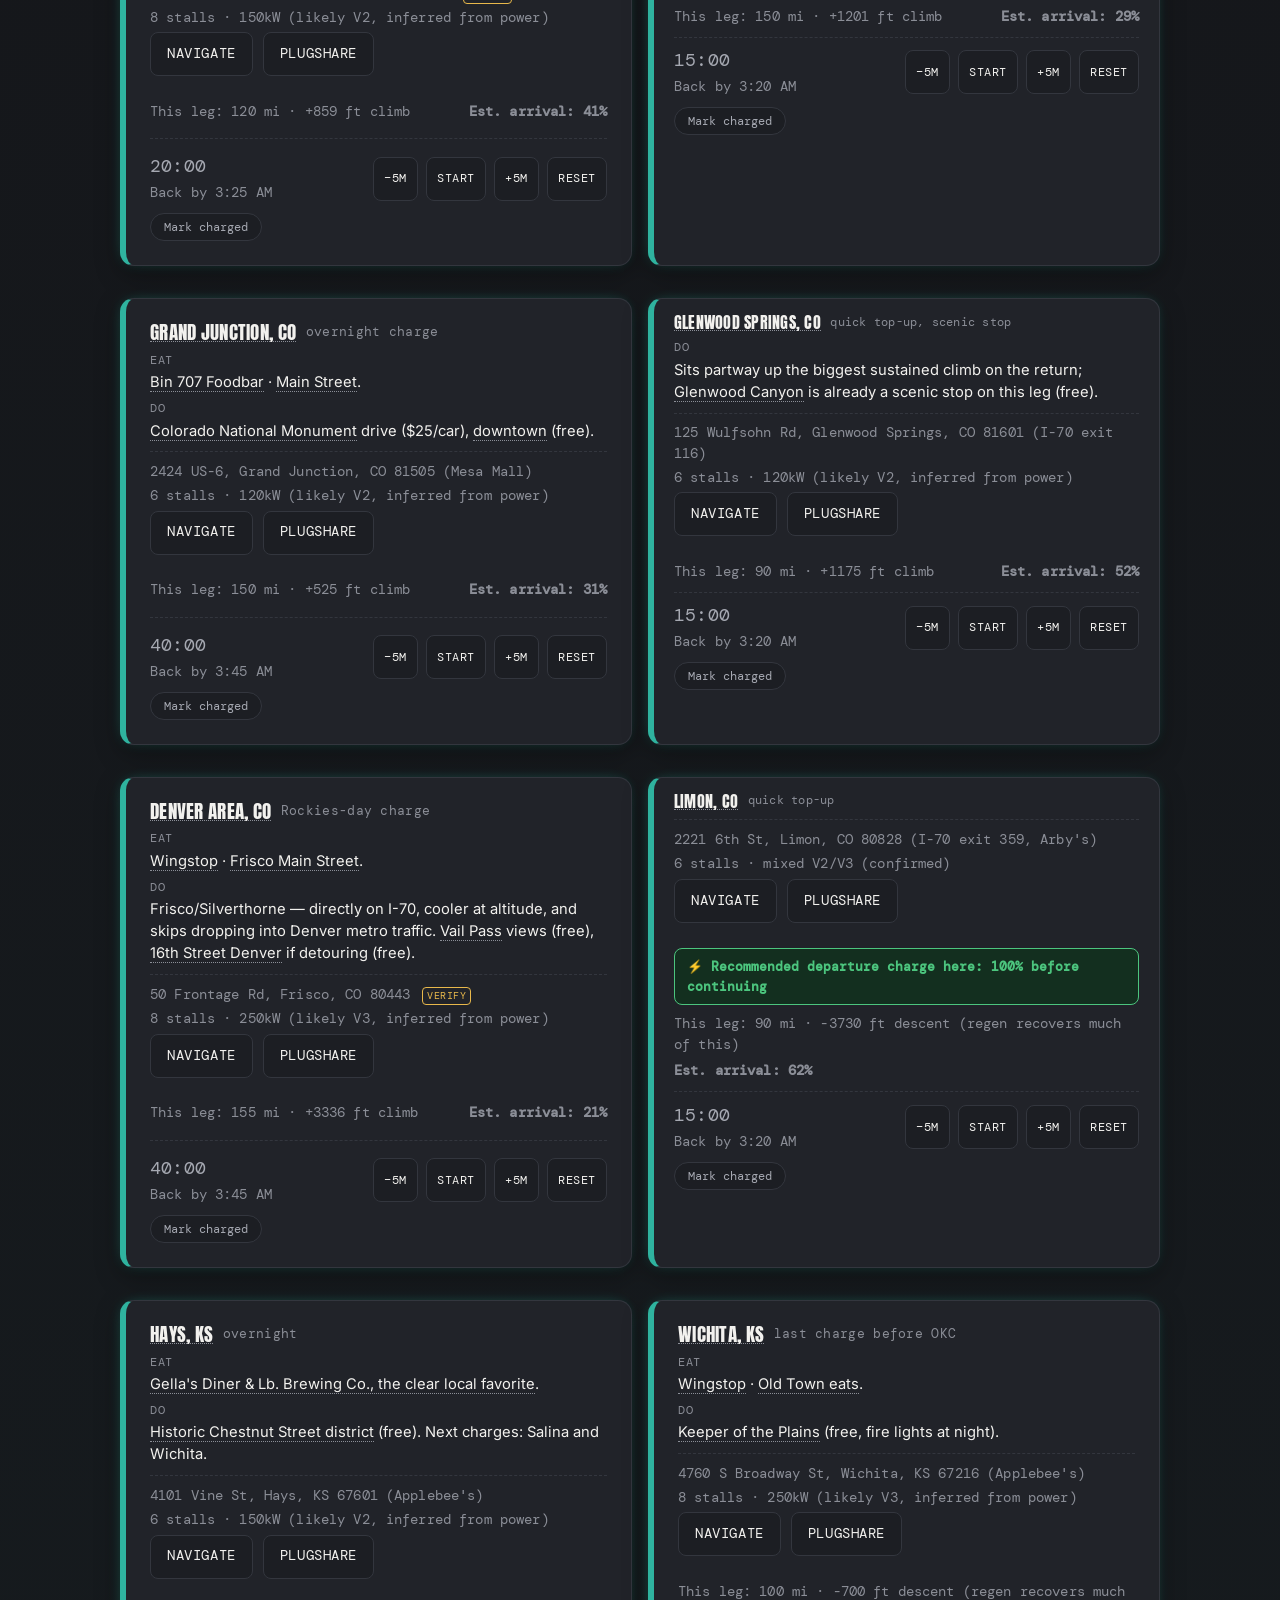
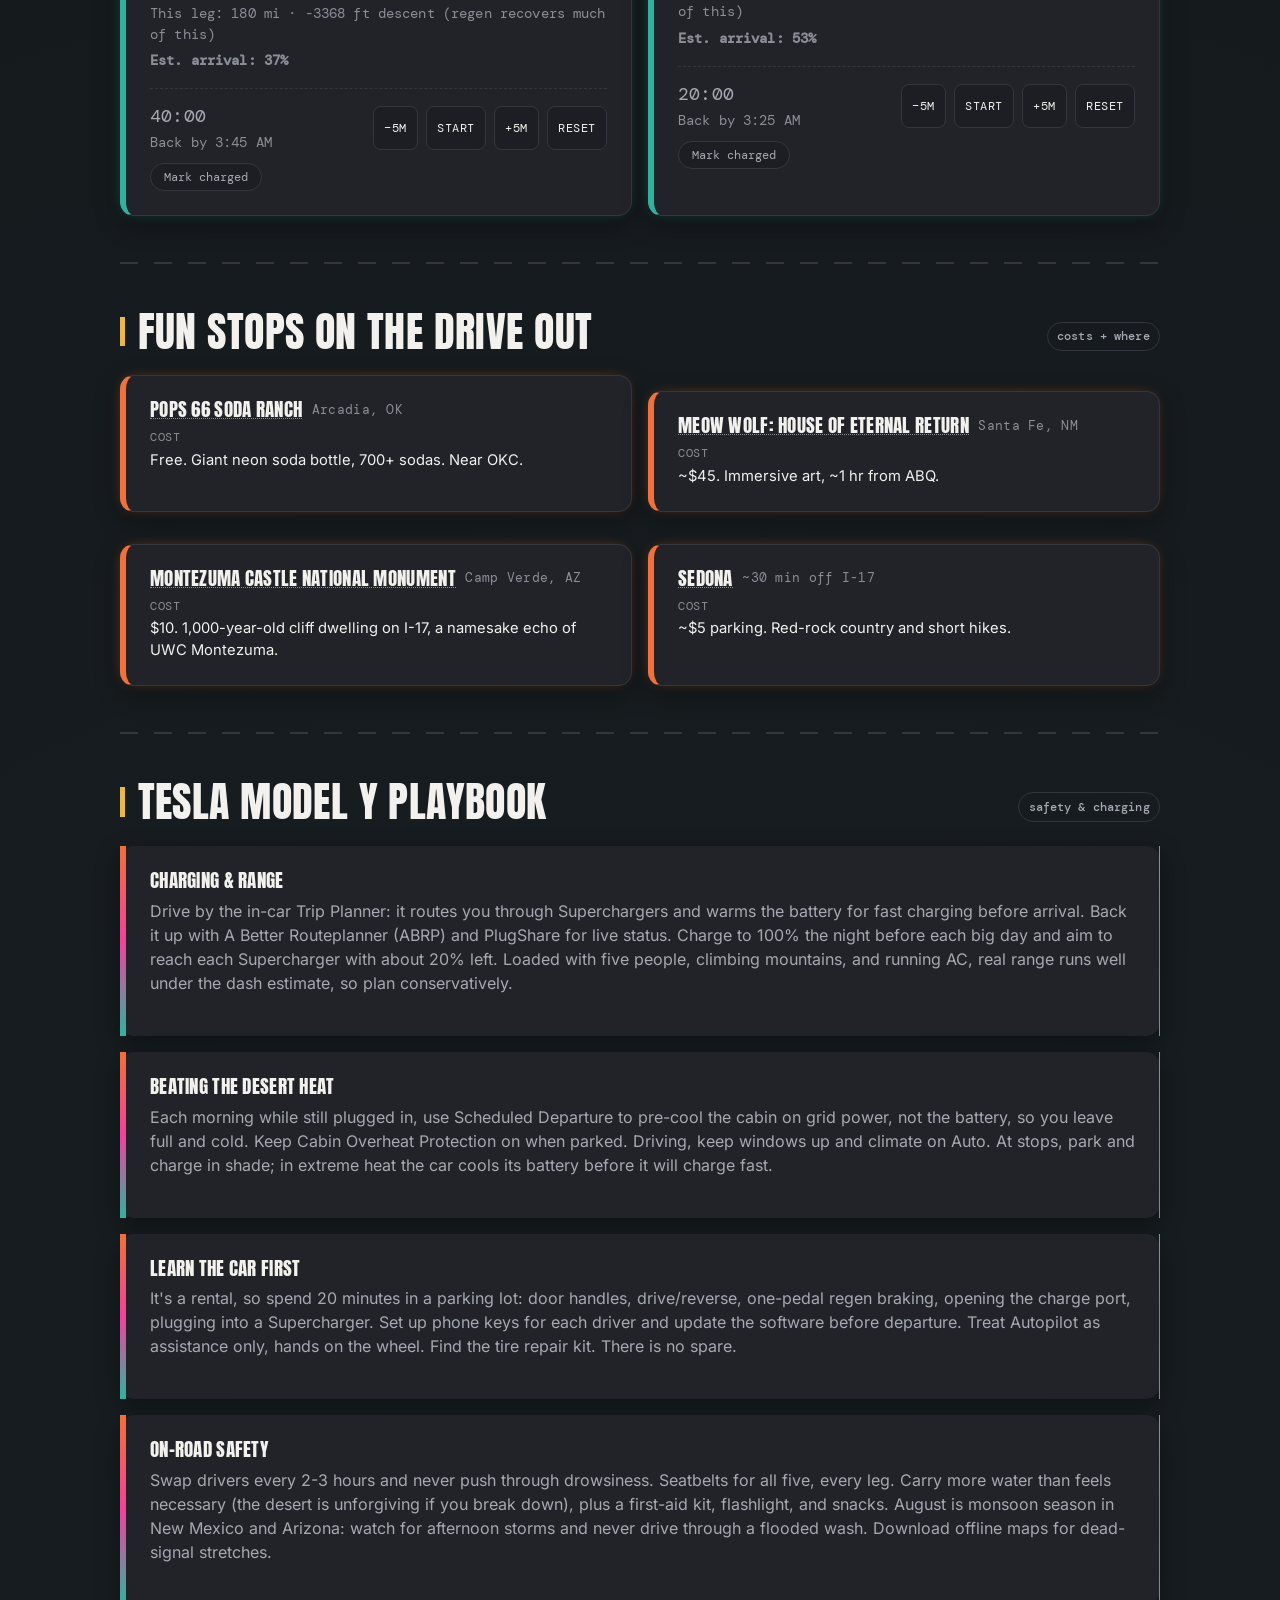
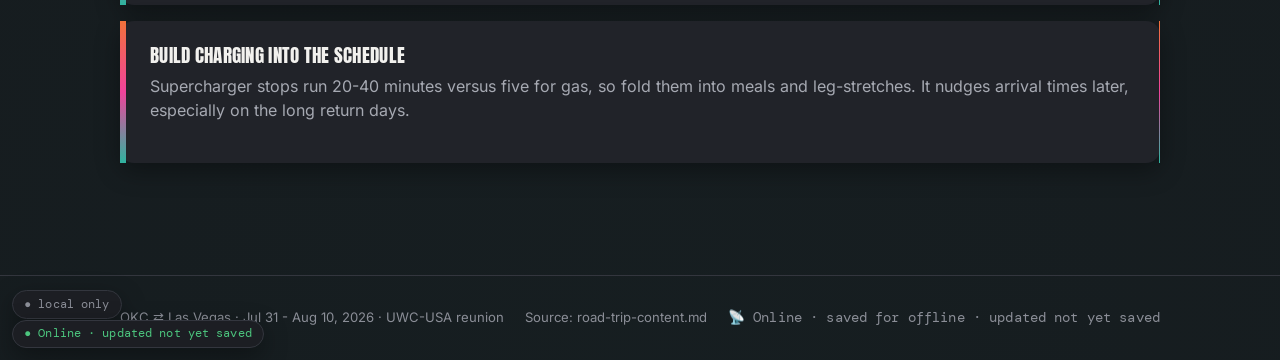
==== commit c8997c07: "Add offline-first shared state layer (Supabase, per-field LWW) - js/sync.js: localStorage-first writ" ====
--- a/charging.html
+++ b/charging.html
@@ -681,6 +681,7 @@
 </footer>
 
 <script src="js/accessibility.js"></script>
+<script src="js/sync.js"></script>
 <script src="js/nav.js"></script>
 <script src="js/sw-register.js"></script>
 <script src="js/transitions.js"></script>
--- a/css/style.css
+++ b/css/style.css
@@ -2071,3 +2071,200 @@
 body:has(.update-banner) .net-pill {
   bottom: 4.5rem;
 }
+
+/* --- shared-state sync layer (js/sync.js) --- */
+
+.sync-pill {
+  position: fixed;
+  bottom: 2.6rem;
+  left: 0.75rem;
+  z-index: 90;
+  padding: 0.3rem 0.7rem;
+  border-radius: 999px;
+  font-size: 0.72rem;
+  font-family: var(--font-mono);
+  background: var(--bg-raised);
+  border: 1px solid var(--border);
+  box-shadow: var(--shadow);
+  pointer-events: none;
+  color: var(--text-dim);
+}
+
+.sync-pill[data-state="synced"] { color: var(--green); }
+.sync-pill[data-state="pending"] { color: var(--gold); }
+.sync-pill[data-state="offline"] { color: var(--gold); }
+.sync-pill[data-state="local"] { color: var(--text-faint); }
+
+/* who-am-I chooser chip */
+.who-row {
+  display: flex;
+  align-items: center;
+  gap: 0.5rem;
+  flex-wrap: wrap;
+  margin-bottom: 0.75rem;
+}
+
+.who-chip {
+  font-family: var(--font-mono);
+  font-size: 0.8rem;
+  padding: 0.25rem 0.7rem;
+  border-radius: 999px;
+  border: 1px solid var(--border);
+  background: var(--bg-raised);
+  color: var(--text);
+  cursor: pointer;
+}
+
+.who-chip.who-active {
+  border-color: var(--page-accent);
+  color: var(--page-accent);
+}
+
+/* packing checklist */
+.packing-list {
+  list-style: none;
+  padding: 0;
+  margin: 0;
+}
+
+.packing-list li {
+  display: flex;
+  align-items: center;
+  gap: 0.6rem;
+  padding: 0.45rem 0;
+  border-bottom: 1px solid var(--border);
+}
+
+.packing-list li:last-child { border-bottom: none; }
+
+.packing-list input[type="checkbox"] {
+  width: 1.15rem;
+  height: 1.15rem;
+  accent-color: var(--page-accent);
+  flex-shrink: 0;
+}
+
+.packing-list label { flex: 1; cursor: pointer; }
+.packing-list label.done { text-decoration: line-through; color: var(--text-faint); }
+
+.packing-remove {
+  background: none;
+  border: none;
+  color: var(--text-faint);
+  cursor: pointer;
+  font-size: 0.9rem;
+  padding: 0.2rem 0.4rem;
+}
+
+.packing-add-row {
+  display: flex;
+  gap: 0.5rem;
+  margin-top: 0.75rem;
+}
+
+.packing-add-row input {
+  flex: 1;
+  background: var(--bg-raised);
+  border: 1px solid var(--border);
+  border-radius: var(--radius-sm);
+  color: var(--text);
+  padding: 0.45rem 0.7rem;
+  font-family: var(--font-body);
+}
+
+/* shared pot */
+.pot-row {
+  display: flex;
+  align-items: center;
+  gap: 0.75rem;
+  padding: 0.5rem 0;
+  border-bottom: 1px solid var(--border);
+}
+
+.pot-row:last-child { border-bottom: none; }
+.pot-row .pot-name { flex: 1; }
+
+.pot-row .pot-amount {
+  width: 6.5rem;
+  background: var(--bg-raised);
+  border: 1px solid var(--border);
+  border-radius: var(--radius-sm);
+  color: var(--text);
+  padding: 0.35rem 0.5rem;
+  font-family: var(--font-mono);
+  font-size: 0.85rem;
+}
+
+.pot-paid-btn {
+  font-family: var(--font-mono);
+  font-size: 0.78rem;
+  padding: 0.3rem 0.8rem;
+  border-radius: 999px;
+  border: 1px solid var(--border);
+  background: var(--bg-raised);
+  color: var(--text-dim);
+  cursor: pointer;
+  white-space: nowrap;
+}
+
+.pot-paid-btn.paid {
+  border-color: var(--green);
+  color: var(--green);
+  background: var(--green-dim);
+}
+
+/* charging-stop done toggle */
+.charge-done-btn {
+  font-family: var(--font-mono);
+  font-size: 0.78rem;
+  padding: 0.3rem 0.8rem;
+  border-radius: 999px;
+  border: 1px solid var(--border);
+  background: var(--bg-raised);
+  color: var(--text-dim);
+  cursor: pointer;
+  margin-top: 0.6rem;
+}
+
+.charge-done-btn.done {
+  border-color: var(--green);
+  color: var(--green);
+  background: var(--green-dim);
+}
+
+.stop-card.stop-done { opacity: 0.55; }
+.stop-card.stop-done h3 { text-decoration: line-through; }
+
+/* splurge vote */
+.vote-block {
+  margin-top: 0.5rem;
+  display: flex;
+  align-items: center;
+  gap: 0.6rem;
+  flex-wrap: wrap;
+}
+
+.vote-btn {
+  font-family: var(--font-mono);
+  font-size: 0.78rem;
+  padding: 0.3rem 0.8rem;
+  border-radius: 999px;
+  border: 1px solid var(--border);
+  background: var(--bg-raised);
+  color: var(--text-dim);
+  cursor: pointer;
+}
+
+.vote-btn.voted {
+  border-color: var(--magenta);
+  color: var(--magenta);
+  background: var(--magenta-dim);
+}
+
+.vote-tally {
+  font-family: var(--font-mono);
+  font-size: 0.78rem;
+  color: var(--text-dim);
+}
+
+.vote-tally .vote-names { color: var(--text-faint); }
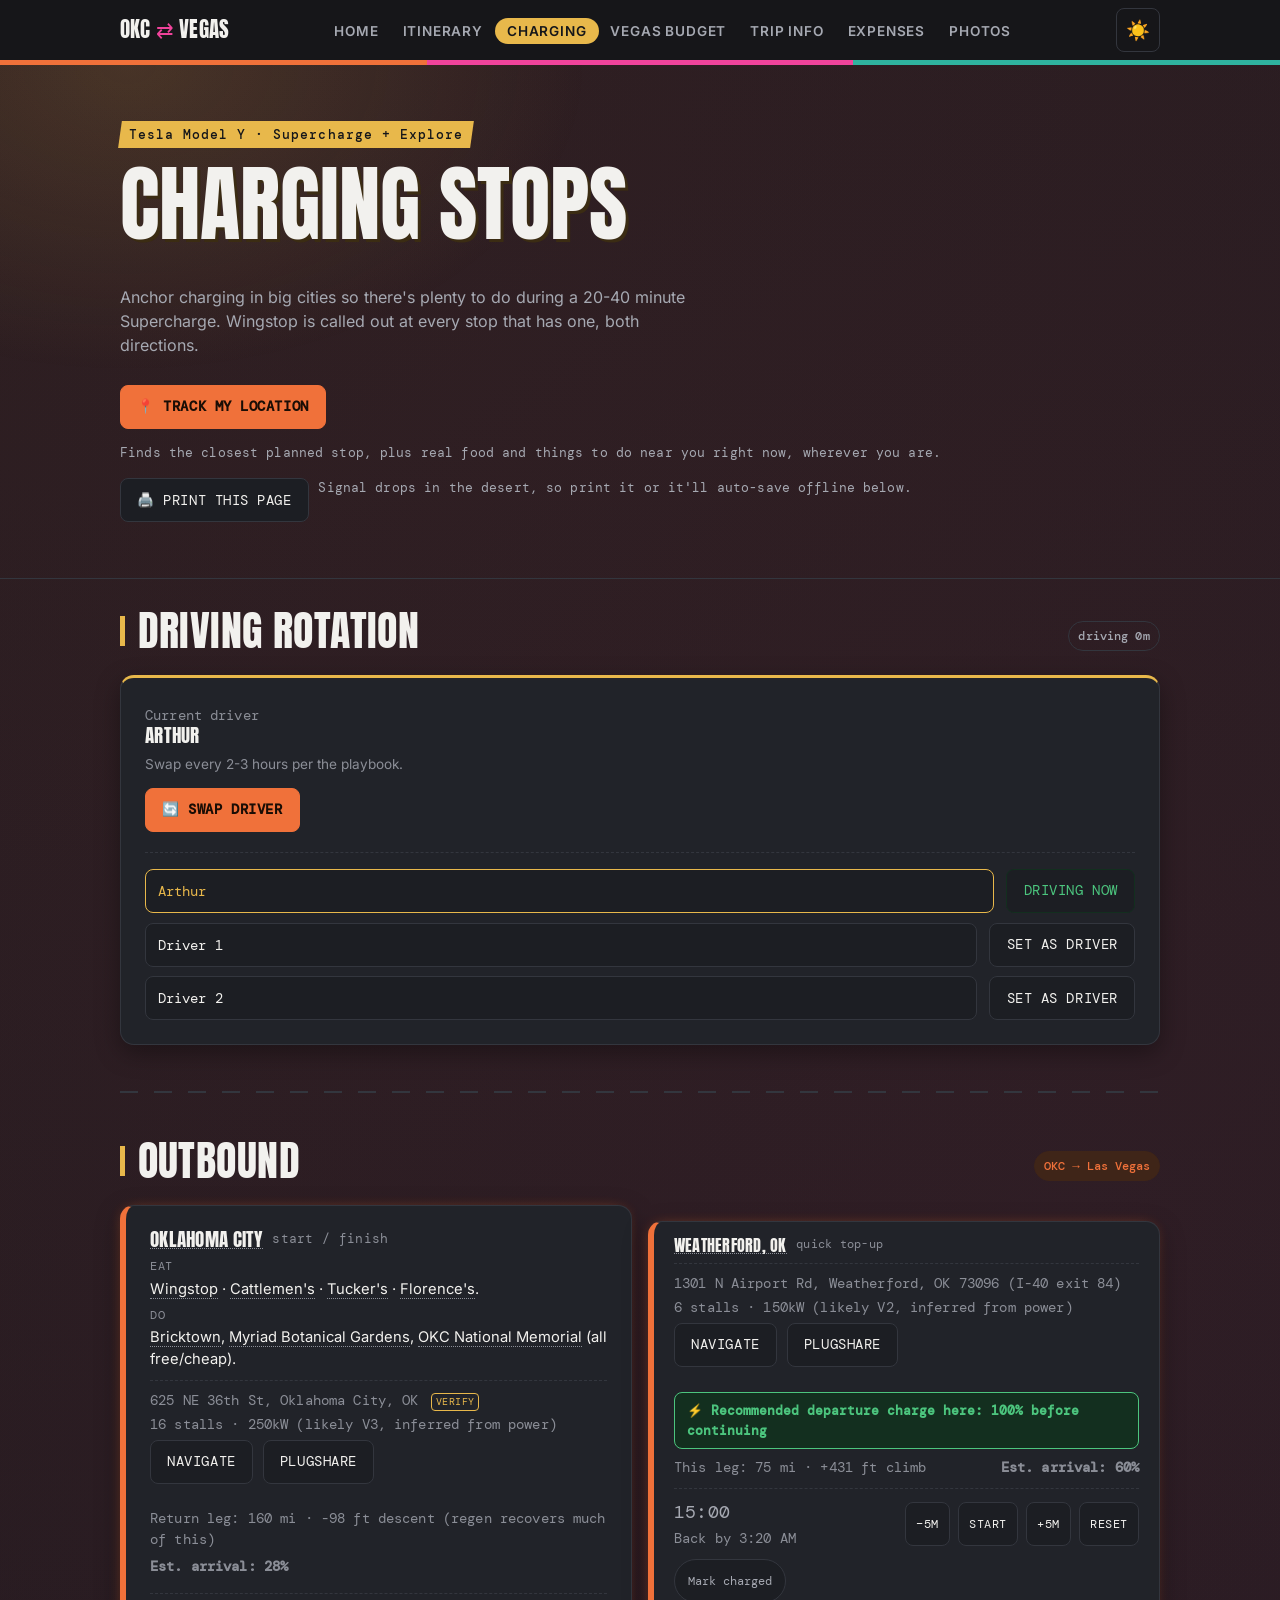
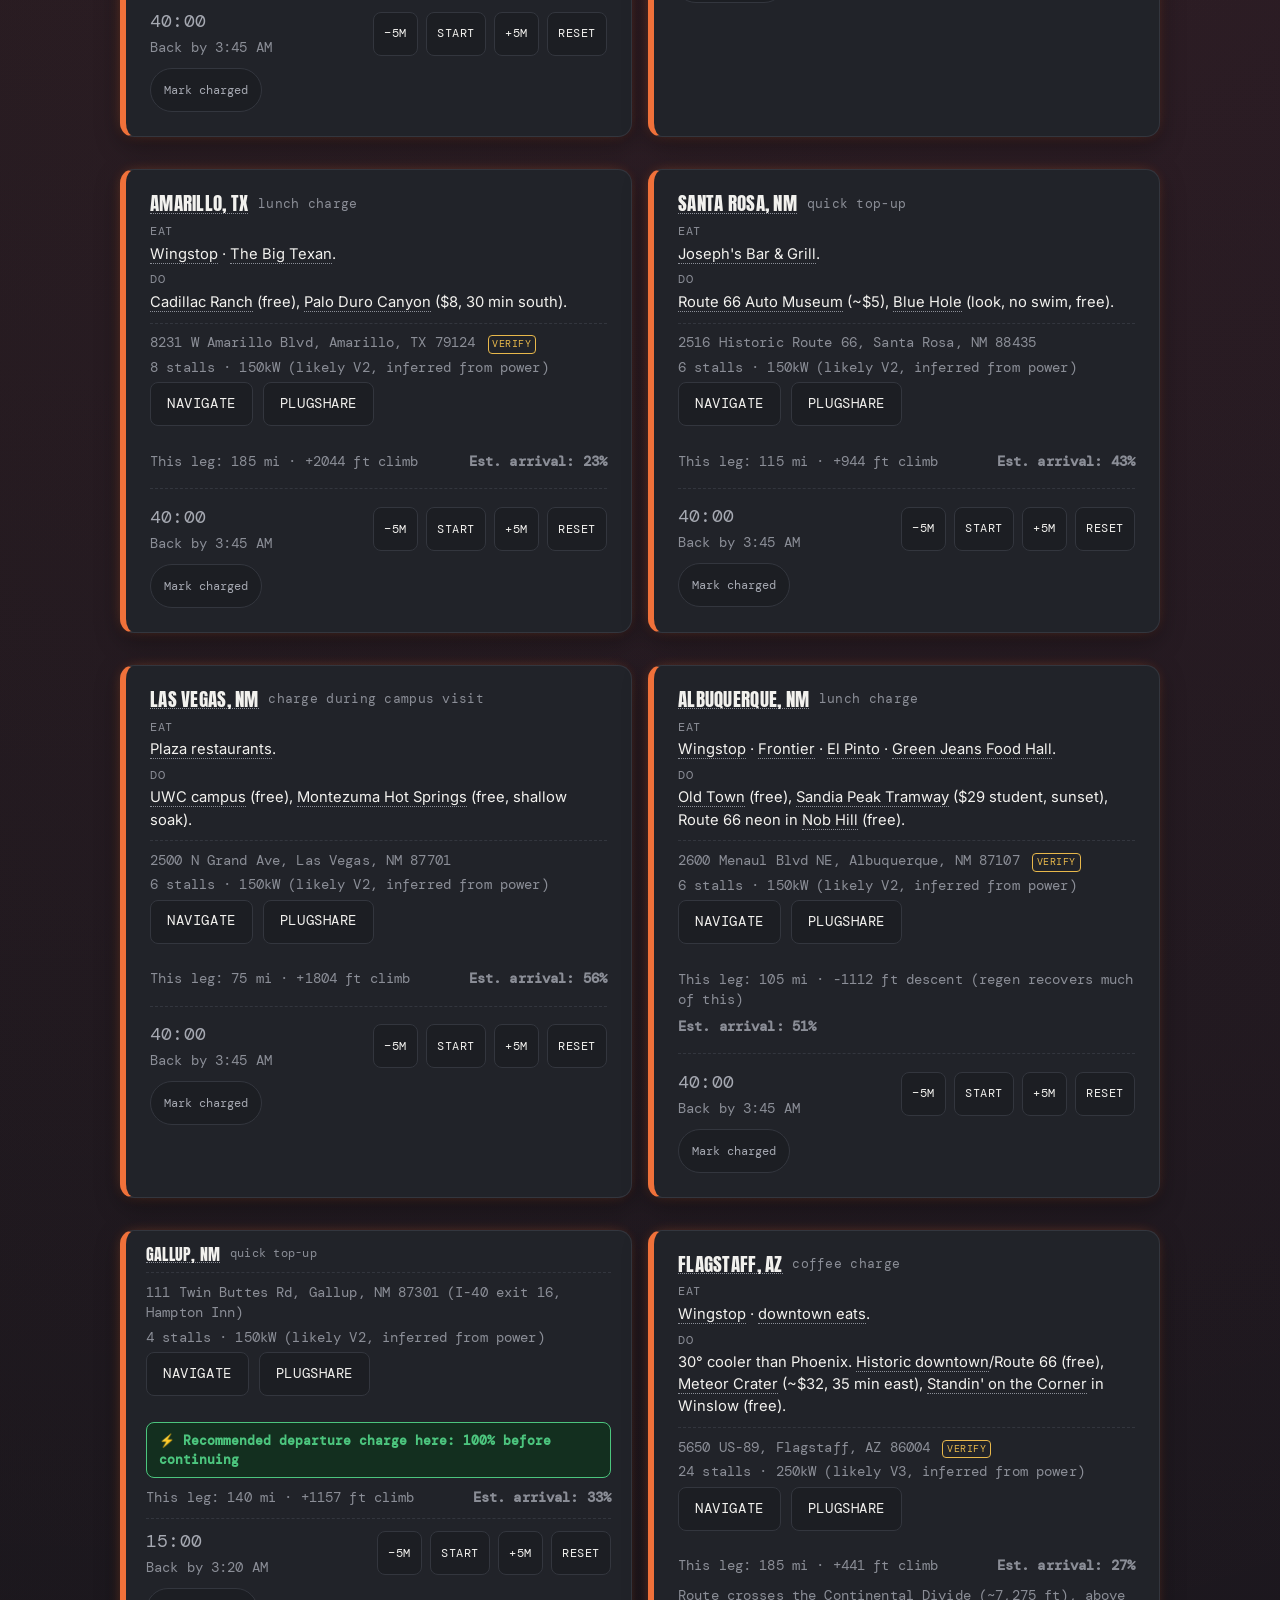
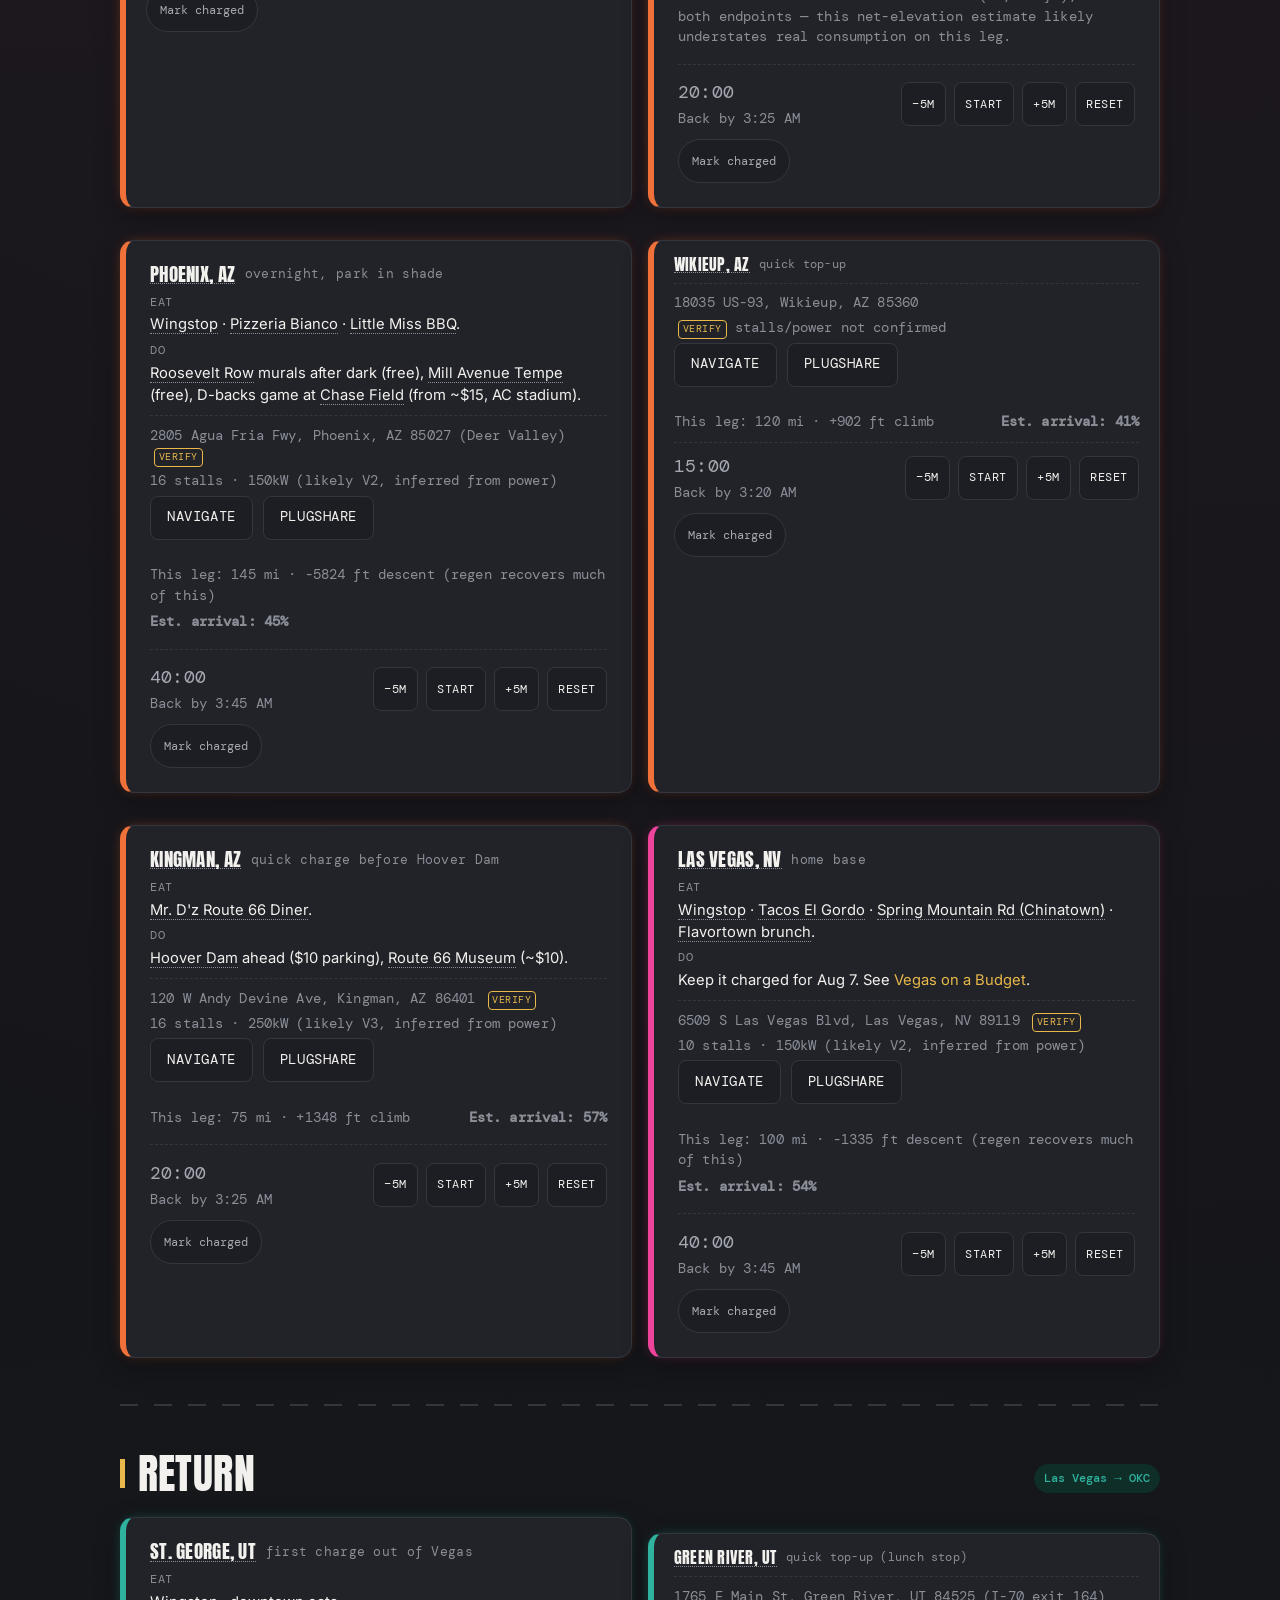
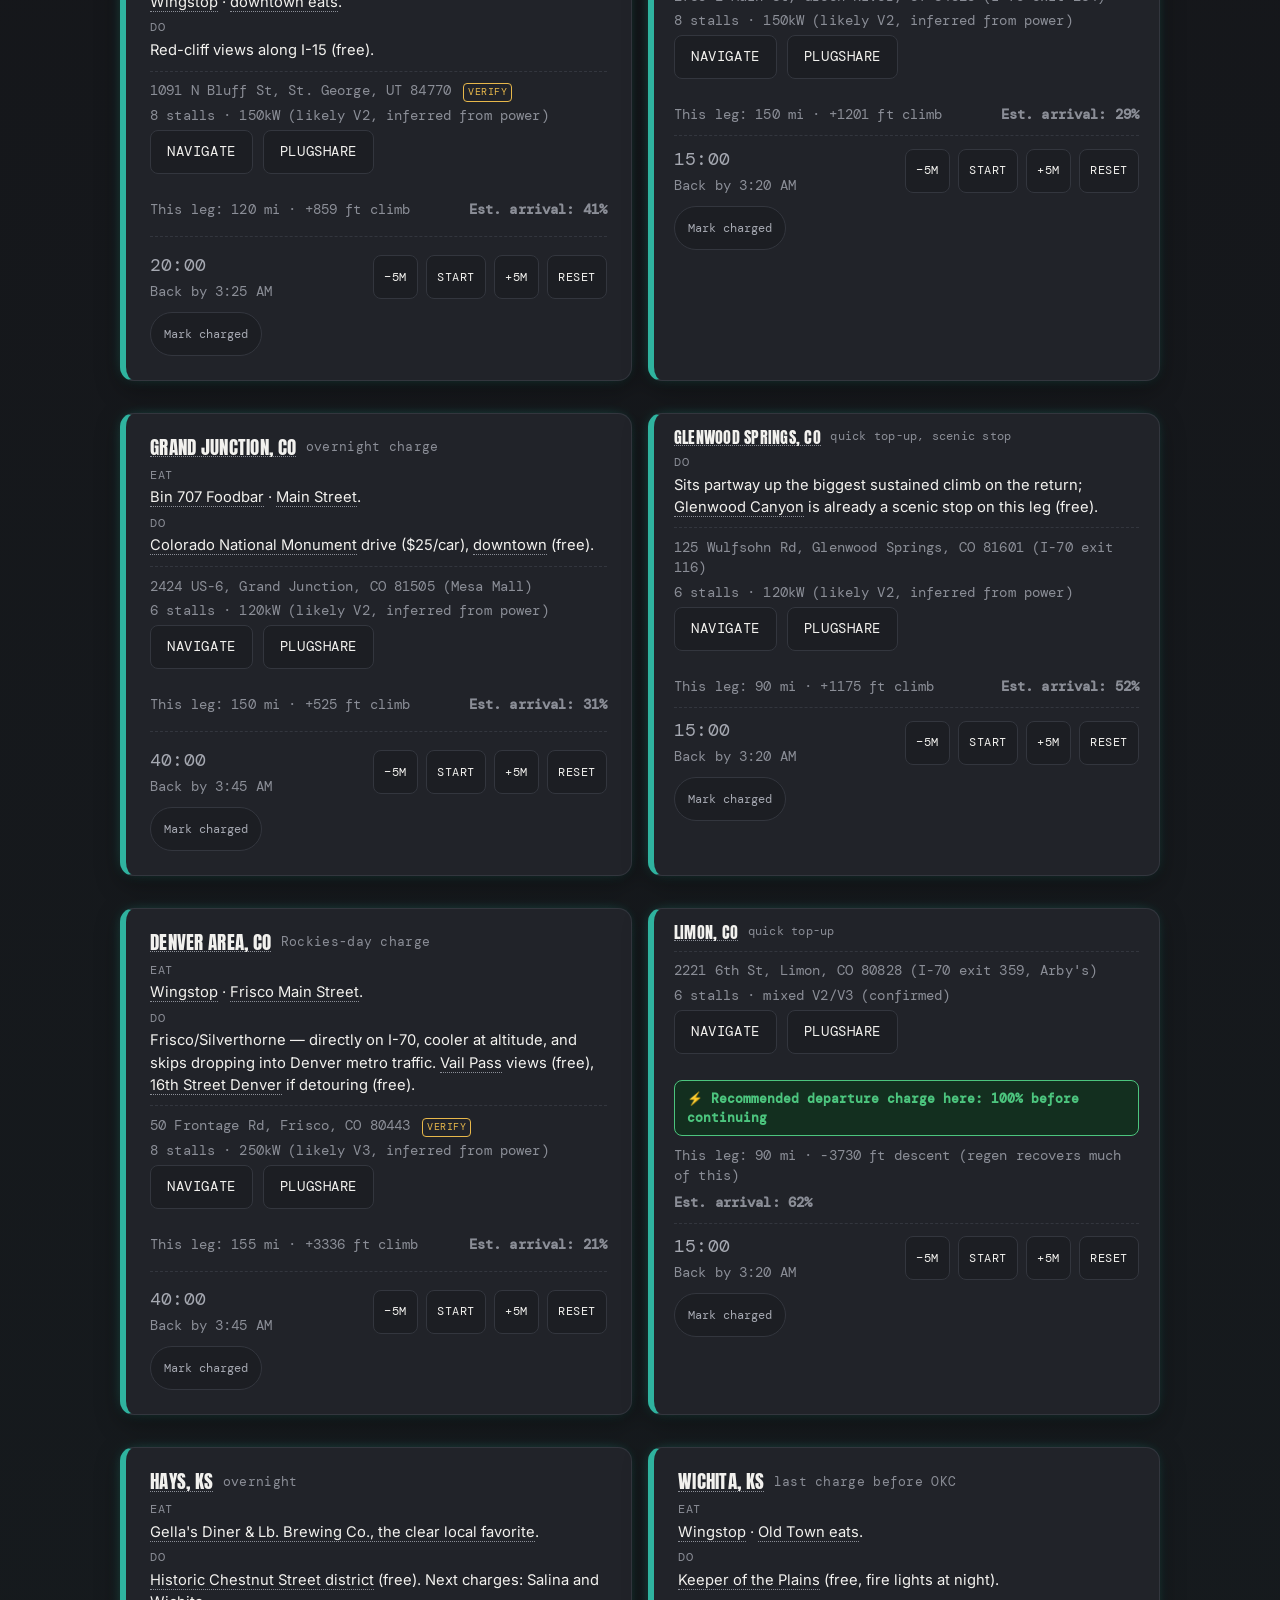
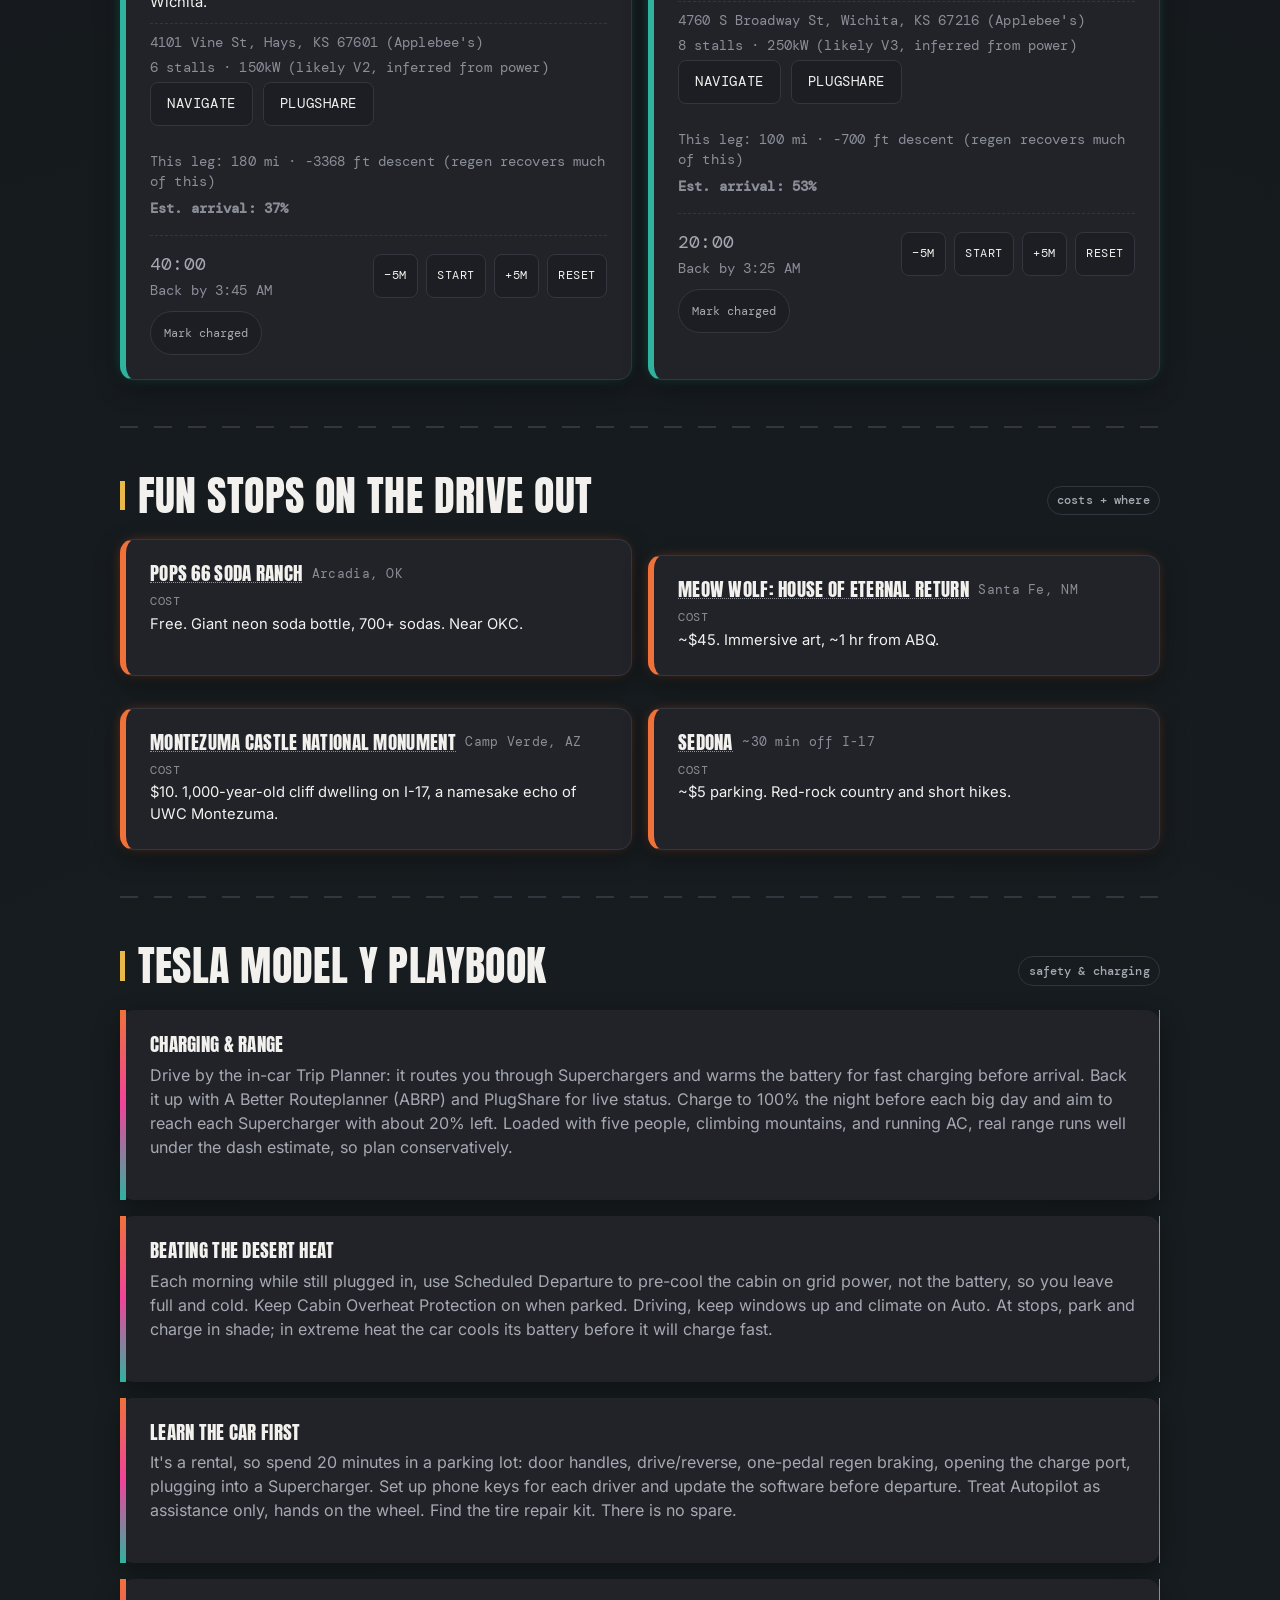
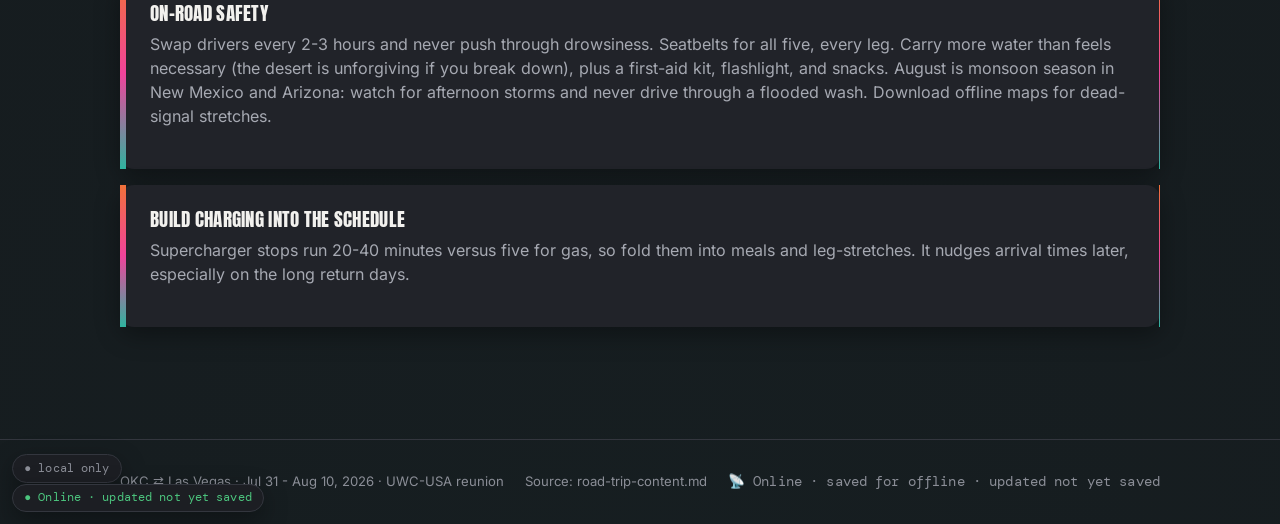
==== commit 7508c66f: "Itinerary correction: Phoenix is 2 nights, Albuquerque drops overnight Resolves without touching any" ====
--- a/charging.html
+++ b/charging.html
@@ -4,8 +4,8 @@
 <meta charset="UTF-8" />
 <meta name="viewport" content="width=device-width, initial-scale=1" />
 <title>Charging Stops: OKC ⇄ Vegas</title>
-<link rel="stylesheet" href="css/fonts.css" />
-<link rel="stylesheet" href="css/style.css" />
+<link rel="stylesheet" href="css/fonts.css?v=13" />
+<link rel="stylesheet" href="css/style.css?v=13" />
 <link rel="manifest" href="manifest.webmanifest" />
 <meta name="theme-color" content="#15161a" />
 <link rel="apple-touch-icon" href="icons/apple-touch-icon.png" />
@@ -219,7 +219,7 @@
       </div>
 
       <div class="card leg-outbound stop-card" data-lat="35.0844" data-lng="-106.6504" data-stop-id="albuquerque" data-elevation="5312" data-distance-prev="105">
-        <h3>Albuquerque, NM <span class="miles">overnight charge</span> <span class="nearest-badge" hidden>📍 <span class="nearest-dist"></span> mi</span></h3>
+        <h3>Albuquerque, NM <span class="miles">lunch charge</span> <span class="nearest-badge" hidden>📍 <span class="nearest-dist"></span> mi</span></h3>
         <div class="stop-food"><span>Eat</span>Wingstop · Frontier · El Pinto · Green Jeans Food Hall.</div>
         <div class="stop-do"><span>Do</span><a class="map-link" href="https://www.google.com/maps/search/?api=1&query=Old%20Town%2C%20Albuquerque%2C%20NM" target="_blank" rel="noopener noreferrer">Old Town</a> (free), <a class="map-link" href="https://www.google.com/maps/search/?api=1&query=Sandia%20Peak%20Tramway%2C%20Albuquerque%2C%20NM" target="_blank" rel="noopener noreferrer">Sandia Peak Tramway</a> ($29 student, sunset), Route 66 neon in <a class="map-link" href="https://www.google.com/maps/search/?api=1&query=Nob%20Hill%2C%20Albuquerque%2C%20NM" target="_blank" rel="noopener noreferrer">Nob Hill</a> (free).</div>
         <div class="supercharger-detail">
@@ -680,15 +680,15 @@
   </div>
 </footer>
 
-<script src="js/accessibility.js"></script>
-<script src="js/sync.js"></script>
-<script src="js/nav.js"></script>
-<script src="js/sw-register.js"></script>
-<script src="js/transitions.js"></script>
-<script src="js/maps-link.js"></script>
-<script src="js/print.js"></script>
-<script src="js/charging.js"></script>
-<script src="js/rotation.js"></script>
-<script src="js/soc.js"></script>
+<script src="js/accessibility.js?v=13"></script>
+<script src="js/sync.js?v=13"></script>
+<script src="js/nav.js?v=13"></script>
+<script src="js/sw-register.js?v=13"></script>
+<script src="js/transitions.js?v=13"></script>
+<script src="js/maps-link.js?v=13"></script>
+<script src="js/print.js?v=13"></script>
+<script src="js/charging.js?v=13"></script>
+<script src="js/rotation.js?v=13"></script>
+<script src="js/soc.js?v=13"></script>
 </body>
 </html>
--- a/css/style.css
+++ b/css/style.css
@@ -968,6 +968,7 @@
 .budget-tier-head {
   display: flex;
   align-items: center;
+  flex-wrap: wrap;
   gap: 0.75rem;
   margin-bottom: 1rem;
 }
@@ -2105,9 +2106,10 @@
 }
 
 .who-chip {
+  min-height: 44px;
   font-family: var(--font-mono);
   font-size: 0.8rem;
-  padding: 0.25rem 0.7rem;
+  padding: 0.5rem 1rem;
   border-radius: 999px;
   border: 1px solid var(--border);
   background: var(--bg-raised);
@@ -2132,6 +2134,7 @@
   align-items: center;
   gap: 0.6rem;
   padding: 0.45rem 0;
+  min-height: 44px;
   border-bottom: 1px solid var(--border);
 }
 
@@ -2148,6 +2151,8 @@
 .packing-list label.done { text-decoration: line-through; color: var(--text-faint); }
 
 .packing-remove {
+  min-height: 44px;
+  min-width: 44px;
   background: none;
   border: none;
   color: var(--text-faint);
@@ -2164,6 +2169,7 @@
 
 .packing-add-row input {
   flex: 1;
+  min-height: 44px;
   background: var(--bg-raised);
   border: 1px solid var(--border);
   border-radius: var(--radius-sm);
@@ -2186,6 +2192,7 @@
 
 .pot-row .pot-amount {
   width: 6.5rem;
+  min-height: 44px;
   background: var(--bg-raised);
   border: 1px solid var(--border);
   border-radius: var(--radius-sm);
@@ -2195,7 +2202,17 @@
   font-size: 0.85rem;
 }
 
+/* 375px-wide phones: name + amount + button don't fit on one line without
+   shrinking the tap targets, so let the row wrap instead */
+@media (max-width: 430px) {
+  .pot-row { flex-wrap: wrap; }
+  .pot-row .pot-name { flex-basis: 100%; }
+  .pot-row .pot-amount { flex: 1; }
+}
+
 .pot-paid-btn {
+  min-height: 44px;
+  min-width: 44px;
   font-family: var(--font-mono);
   font-size: 0.78rem;
   padding: 0.3rem 0.8rem;
@@ -2215,6 +2232,8 @@
 
 /* charging-stop done toggle */
 .charge-done-btn {
+  min-height: 44px;
+  min-width: 44px;
   font-family: var(--font-mono);
   font-size: 0.78rem;
   padding: 0.3rem 0.8rem;
@@ -2232,7 +2251,9 @@
   background: var(--green-dim);
 }
 
-.stop-card.stop-done { opacity: 0.55; }
+/* 0.65 not lower: at 0.55 the card's dim text (--text-dim) blends below the
+   4.5:1 AA floor against the page background; 0.65 keeps it ~4.7:1 */
+.stop-card.stop-done { opacity: 0.65; }
 .stop-card.stop-done h3 { text-decoration: line-through; }
 
 /* splurge vote */
@@ -2245,6 +2266,8 @@
 }
 
 .vote-btn {
+  min-height: 44px;
+  min-width: 44px;
   font-family: var(--font-mono);
   font-size: 0.78rem;
   padding: 0.3rem 0.8rem;
@@ -2257,7 +2280,9 @@
 
 .vote-btn.voted {
   border-color: var(--magenta);
-  color: var(--magenta);
+  /* not var(--magenta): #f0439b on --magenta-dim is 4.31:1, just under the
+     WCAG AA 4.5:1 needed at this small size — this lighter tint is 5.9:1 */
+  color: #f775b5;
   background: var(--magenta-dim);
 }
 
